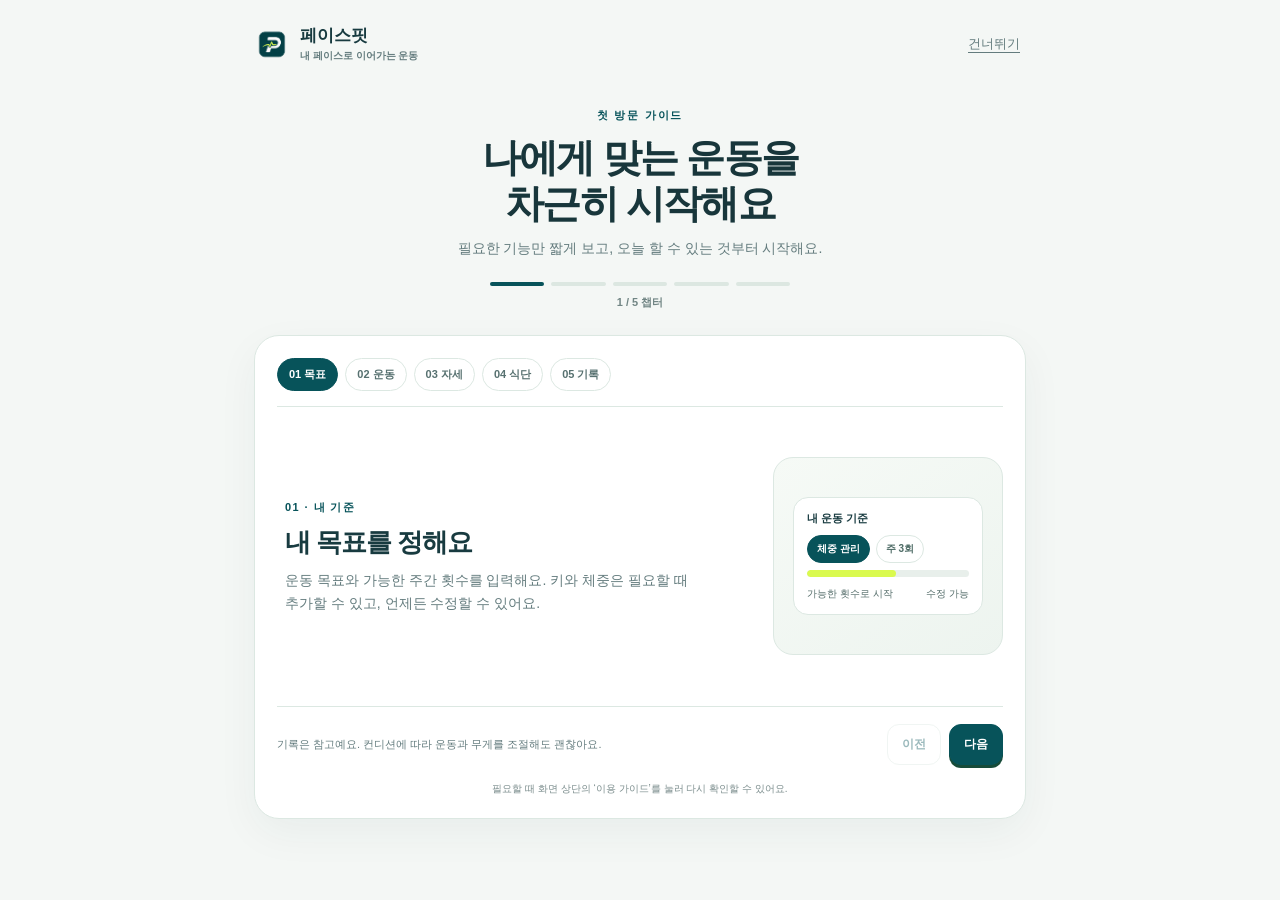
==== index.html @ eabdb628 "Add weekly meal planner and multi-food logging (index.html)" ====
<!doctype html>
<html lang="ko">
<head>
  <meta charset="utf-8" />
  <meta name="viewport" content="width=device-width, initial-scale=1" />
  <link rel="stylesheet" href="./pacefit-prototype.css?v=20261116-prototype-1">
  <script src="./record-period.js?v=20261120-all-period-fix-1"></script>
  <meta name="theme-color" content="#023F46" />
  <meta name="description" content="한 세트부터, 내 페이스로. 운동 기록을 바탕으로 다음 운동을 준비하는 페이스핏." />
  <script>
    (() => {
      const guideKey = 'pacefit-guide-seen-v1';
      const isAuthReturn = new URLSearchParams(location.search).has('auth') || /access_token=|refresh_token=|error_code=|type=signup/i.test(location.hash);
      if (isAuthReturn) { try { localStorage.setItem(guideKey, '1'); } catch {} return; }
      try {
        if (!localStorage.getItem(guideKey)) {
          localStorage.setItem(guideKey, '1');
          location.replace('./가이드-미리보기.html');
        }
      } catch {}
    })();
  </script>
  <script src="./backend-config.js?v=20261105-login-id-3"></script>
  <script>if(window.REFIT_CONFIG&&(window.REFIT_CONFIG.supabaseUrl||window.REFIT_CONFIG.supabasePublishableKey))document.documentElement.classList.add('refit-backend-on')</script>
  <link rel="manifest" href="./manifest.webmanifest" />
  <link rel="icon" href="./assets/brand/facefit-logo-social.png" type="image/png" />
  <link rel="apple-touch-icon" href="./assets/pwa/apple-touch-icon.png" />
  <link rel="stylesheet" href="./diet-journal.css" />
  <title>페이스핏 — 한 세트부터, 내 페이스로</title>
  <style>
    :root{--bg:#f7f9fa;--surface:#fff;--ink:#152D30;--muted:#607078;--green:#023F46;--green-2:#E8F3EF;--lime:#DAFA4F;--line:#e5eaec;--orange:#e4a067;--shadow:0 12px 38px #20343a0a}
    *{box-sizing:border-box}body{margin:0;background:var(--bg);color:var(--ink);font-family:"Pretendard","Noto Sans KR","Apple SD Gothic Neo","Malgun Gothic",system-ui,sans-serif;line-height:1.5}button,input,select{font:inherit}button{cursor:pointer}.app{max-width:1240px;margin:auto;padding:0 30px 54px}.topbar{min-height:76px;display:grid;grid-template-columns:minmax(0,1fr) auto;grid-template-areas:"brand actions" "status status";align-items:center;row-gap:3px;padding:8px 0}.brand{grid-area:brand;display:flex;align-items:center;gap:10px;font-size:21px;font-weight:900;letter-spacing:-.06em}.brand-icon{width:38px;height:38px;display:block;border-radius:12px;flex:none}.brand-logo-web{display:block;width:176px;height:auto;max-height:62px;object-fit:contain;object-position:left center;flex:none}.brand-tagline{color:#43696B;letter-spacing:.015em}.top-right{grid-area:actions;display:flex;align-items:center;gap:12px}.account-status{grid-area:status;display:flex;align-items:center;justify-content:flex-end;gap:8px;min-width:0;padding-bottom:8px}.local-pill{font-size:11px;color:var(--muted);border:1px solid var(--line);padding:7px 11px;border-radius:20px;background:#ffffffa8}.avatar{width:35px;height:35px;border-radius:50%;background:#E8F3EF;display:grid;place-items:center;font-size:13px;font-weight:800;color:var(--green)}
    .hello{display:flex;justify-content:space-between;align-items:end;margin:10px 0 21px}.hello .date{font-size:12px;color:var(--muted);font-weight:650}.hello h1{font-size:30px;letter-spacing:-.06em;line-height:1.2;margin:7px 0 0}.hello h1 span{color:var(--green)}.week{display:flex;gap:7px}.week-day{width:40px;text-align:center;color:var(--muted);font-size:10px}.week-day i{font-style:normal;display:grid;place-items:center;width:34px;height:34px;margin:5px auto 0;border-radius:50%;background:#E8F3EF;font-size:11px;font-weight:700}.week-day.past i{background:var(--green);color:white}.week-day.today i{border:1px solid var(--green);background:white;color:var(--green)}
    .profile-strip{display:flex;align-items:center;justify-content:space-between;gap:14px;background:#EDF5F1;border-radius:17px;padding:14px 17px;margin:4px 0 18px}.profile-main{display:flex;align-items:center;gap:12px;min-width:0}.profile-avatar{width:42px;height:42px;flex:none;border-radius:14px;background:var(--green);color:var(--lime);display:grid;place-items:center;font-weight:850}.profile-name{font-weight:850;font-size:14px}.profile-meta{font-size:10px;color:#607078;margin-top:3px}.profile-goal{font-size:12px;color:var(--green);font-weight:800;margin-top:3px}.profile-edit{border:1px solid #d5dfd1;border-radius:10px;padding:9px 12px;background:#fff;color:var(--green);font-size:11px;font-weight:800;white-space:nowrap}.profile-estimates{display:grid;grid-template-columns:repeat(2,minmax(0,1fr));gap:3px 12px;margin-top:7px;font-size:9px;color:#53666d}.profile-estimates span{overflow-wrap:anywhere}.profile-estimates b{color:var(--green)}.profile-estimates small{grid-column:1/-1;color:#607078;line-height:1.45;margin-top:3px}.profile-estimates div{overflow-wrap:anywhere}.profile-disclosure{margin-top:6px}.profile-disclosure summary{cursor:pointer;color:var(--green);font-size:10px;font-weight:750}.profile-disclosure .profile-estimates{padding-top:6px}
    .demo-note{background:#eef4f1;border:1px solid #dde8e8;color:#5e6b55;padding:10px 14px;border-radius:12px;font-size:11px;margin-bottom:18px;display:flex;justify-content:space-between;gap:10px;align-items:center}.demo-note button{border:0;background:transparent;color:var(--green);font-weight:800;font-size:11px;text-decoration:underline;white-space:nowrap}
    .grid{display:grid;grid-template-columns:minmax(0,1.5fr) minmax(280px,.76fr);gap:20px}.main-col,.side-col{display:flex;flex-direction:column;gap:18px;min-width:0}.card{background:var(--surface);border:1px solid var(--line);border-radius:20px;padding:22px;box-shadow:var(--shadow)}.card-head{display:flex;justify-content:space-between;align-items:flex-start;gap:12px}.card-head h2{font-size:17px;letter-spacing:-.04em;margin:0}.card-head p{font-size:11px;color:var(--muted);margin:5px 0 0}.eyebrow{font-size:10px;text-transform:uppercase;letter-spacing:.14em;color:var(--green);font-weight:850}.badge{background:var(--green-2);color:var(--green);border-radius:20px;padding:6px 10px;font-size:10px;font-weight:800;white-space:nowrap}.plan{background:var(--green);border:0;color:white;padding:17px 22px 14px;overflow:hidden;position:relative}.plan:after{content:"";position:absolute;width:220px;height:220px;border-radius:50%;background:#ffffff0a;right:-90px;top:-125px;pointer-events:none}.plan .eyebrow{color:var(--lime)}.plan-title{font-size:23px;font-weight:850;letter-spacing:-.055em;margin:4px 0 3px}.plan-desc{font-size:11px;color:#dfeaec;margin:0;max-width:540px;line-height:1.45}.basis{font-size:10px;color:#d9e4d8;border-top:1px solid #ffffff2c;margin-top:9px;padding-top:7px;line-height:1.4}.basis b{color:var(--lime)}
    .exercise-list{display:flex;flex-direction:column;margin-top:15px}.exercise{display:grid;grid-template-columns:minmax(130px,1.2fr) .65fr .75fr .85fr .95fr;gap:9px;align-items:center;padding:12px 0;border-top:1px solid var(--line)}.exercise:first-child{border-top:0}.exercise-info{min-width:0}.exercise-name{font-size:13px;font-weight:780;letter-spacing:-.025em}.exercise-meta{font-size:10px;color:var(--muted);margin-top:3px}.detail-btn{margin-top:5px;padding:0;border:0;background:transparent;color:var(--green);font-size:10px;font-weight:800;text-decoration:underline}.metric-label{display:block;font-size:9px;color:var(--muted);margin-bottom:3px}.metric strong{font-size:13px;font-weight:800}.metric small{font-size:10px;color:var(--muted)}.metric input{width:76px;border:1px solid var(--line);border-radius:9px;padding:7px 8px;font-size:12px;color:var(--ink);background:#f8fafb}.save-row{display:flex;align-items:center;gap:12px;margin-top:14px}.save-btn{border:0;background:var(--lime);color:#203222;border-radius:11px;padding:12px 17px;font-weight:850;font-size:12px}.save-btn:hover{background:#cce36e}.save-hint{font-size:10px;color:var(--muted)}
    .metrics{display:grid;grid-template-columns:repeat(3,1fr);gap:10px;margin-top:17px}.metric-card{background:#f3f7f8;border-radius:14px;padding:13px}.metric-card span{font-size:10px;color:var(--muted)}.metric-card strong{display:block;font-size:23px;letter-spacing:-.05em;margin-top:5px}.metric-card small{font-size:10px;color:var(--green)}
    .history-ranges{display:flex;gap:6px;margin:14px 0 4px}.range-btn{border:1px solid var(--line);background:#fff;color:var(--muted);padding:7px 12px;border-radius:9px;font-size:10px;font-weight:750}.range-btn.active{background:var(--green);color:#fff;border-color:var(--green)}.range-caption{font-size:10px;color:var(--muted);margin:8px 0 0}.log-list{display:flex;flex-direction:column;margin-top:6px}.log-item{border-top:1px solid var(--line)}.log-summary{width:100%;border:0;background:transparent;color:var(--ink);display:grid;grid-template-columns:48px 1fr auto;gap:11px;align-items:center;padding:12px 0;text-align:left}.log-summary:hover .log-title{color:var(--green)}.log-date{width:43px;height:43px;border-radius:12px;background:#eff4f5;display:grid;place-items:center;text-align:center;color:var(--green);font-size:10px;font-weight:800;line-height:1.15}.log-date b{font-size:14px}.log-title{font-size:12px;font-weight:800}.log-sub{font-size:10px;color:var(--muted);margin-top:3px}.log-volume{text-align:right;font-size:11px;font-weight:800}.log-volume small{display:block;color:var(--muted);font-size:9px;font-weight:500;margin-top:3px}.log-details{margin:0 0 12px 59px;padding:10px 12px;background:#f3f7f8;border-radius:10px}.log-detail-row{display:flex;justify-content:space-between;gap:10px;padding:4px 0;font-size:10px}.log-detail-row span:last-child{color:var(--green);font-weight:750;text-align:right}.view-all{display:block;width:100%;border:1px solid var(--line);background:white;border-radius:10px;padding:10px;color:var(--green);font-size:11px;font-weight:750;margin-top:7px}.view-all:hover{background:#f3f7f8}
    .coach{background:#EDF7F2}.coach-mark{width:30px;height:30px;border-radius:10px;background:var(--green);color:var(--lime);display:grid;place-items:center;font-weight:900}.coach-text{font-size:12px;line-height:1.7;color:#53666d;margin:15px 0 0}.coach-text b{color:var(--ink)}.coach-foot{border-top:1px solid #e5eaec;margin-top:13px;padding-top:11px;font-size:9px;color:var(--muted)}.history-title{display:flex;align-items:center;gap:8px}.history-title .badge{font-weight:700}
    .dialog-backdrop{position:fixed;inset:0;background:#152D3070;display:none;align-items:center;justify-content:center;padding:18px;z-index:5}.dialog-backdrop.open{display:flex}.dialog{background:white;border-radius:20px;width:min(490px,100%);max-height:calc(100vh - 36px);overflow:auto;padding:24px;box-shadow:0 24px 70px #14201738}.dialog h2{font-size:20px;letter-spacing:-.04em;margin:0}.dialog p{font-size:12px;color:var(--muted);margin:6px 0 18px}.field{display:block;margin:12px 0}.field span{display:block;font-size:11px;color:var(--muted);font-weight:700;margin-bottom:6px}.field input,.field select{width:100%;border:1px solid var(--line);border-radius:10px;padding:11px;background:#fbfcfd;color:var(--ink)}.field-grid{display:grid;grid-template-columns:1fr 1fr;gap:10px}.optional-lifts{margin:17px 0;padding:13px;border-radius:13px;background:#f3f7f8;border:1px solid var(--line)}.optional-lifts summary{cursor:pointer;font-size:12px;font-weight:800;color:var(--green)}.optional-lifts>p{font-size:10px;line-height:1.5;margin:8px 0;color:var(--muted)}.lift-cards{display:grid;grid-template-columns:1fr 1fr;gap:8px}.lift-card{border:1px solid var(--line);background:#fff;border-radius:11px;padding:10px}.lift-card legend{font-size:11px;font-weight:800;color:var(--ink);padding:0 3px}.lift-card .field{margin:6px 0}.lift-card .field span{font-size:9px}.lift-card .field input{padding:8px;font-size:12px}.estimate-preview{margin-top:11px;padding:11px;background:#fff;border-radius:10px;font-size:10px;line-height:1.5}.estimate-preview strong{display:block;font-size:11px;margin-bottom:6px}.estimate-preview p{font-size:9px;margin:7px 0 0}.estimate-line{display:grid;grid-template-columns:.7fr 1fr 1.4fr;gap:7px;padding:5px 0;border-top:1px solid var(--line)}.estimate-line span:last-child{color:var(--green);font-weight:750}.effort-set{border:0;padding:0;margin:16px 0 0;min-width:0}.effort-set legend{font-size:11px;font-weight:800;margin-bottom:8px}.effort-picker{display:grid;grid-template-columns:repeat(4,minmax(0,1fr));gap:7px}.effort-option{display:flex;align-items:center;gap:5px;min-width:0;padding:8px 7px;border:1px solid var(--line);border-radius:11px;background:#fff;font-size:10px;cursor:pointer}.effort-option:has(input:checked){border-color:var(--green);background:var(--green-2);color:var(--green);font-weight:800}.effort-option input{accent-color:var(--green);margin:0;flex:none}.effort-face{font-size:16px;line-height:1}.dialog-actions{display:flex;gap:9px;margin-top:18px}.dialog-actions button{flex:1;border-radius:10px;padding:11px;font-weight:800;font-size:12px}.cancel{background:white;border:1px solid var(--line);color:var(--muted)}.save-manual{background:var(--green);border:0;color:white}.exercise-dialog{width:min(560px,100%)}.exercise-dialog figure{margin:0 0 16px}.exercise-dialog img{display:block;width:100%;max-height:320px;object-fit:contain;border-radius:13px;background:#242a26}.exercise-dialog img.illustration{max-height:320px;object-fit:contain;background:#242a26}.image-credit{font-size:10px;color:var(--muted);line-height:1.5;margin-top:7px}.image-credit a,.source-link{color:var(--green);font-weight:700}.cues{margin:14px 0;padding-left:20px;font-size:13px}.cues li{padding:3px 0}.source-link{font-size:11px}.prototype-note{display:block;margin-top:5px;color:var(--green);font-weight:800}.toast{position:fixed;left:50%;bottom:22px;transform:translate(-50%,16px);opacity:0;transition:.2s;background:#152D30;color:white;padding:11px 16px;border-radius:30px;font-size:12px;z-index:7;pointer-events:none}.toast.on{transform:translate(-50%,0);opacity:1}.empty{padding:20px 0;color:var(--muted);font-size:12px;text-align:center}
    @media(max-width:850px){.app{padding:0 18px 36px}.grid{grid-template-columns:1fr}.side-col{display:grid;grid-template-columns:1fr 1fr}.week{gap:2px}.exercise{grid-template-columns:minmax(130px,1.2fr) .65fr .75fr .85fr .95fr;gap:6px}}
    @media(max-width:560px){.app{padding:0 13px 30px}.topbar{height:64px}.local-pill{font-size:9px}.hello{display:block}.week{margin-top:17px;justify-content:space-between}.week-day{width:auto;flex:1}.week-day i{width:31px;height:31px}.hello h1{font-size:25px}.grid{gap:13px}.side-col{display:flex}.card{padding:17px;border-radius:17px}.plan{padding:14px 16px 11px}.plan-title{font-size:21px;margin:3px 0}.plan-desc{font-size:10px}.basis{font-size:9px;margin-top:7px;padding-top:6px}.exercise{grid-template-columns:1fr 1fr;gap:8px}.exercise-info{grid-column:1/-1}.exercise-name{font-size:12px}.exercise-meta{font-size:9px}.metric-label{font-size:9px}.metric strong{font-size:11px}.metric small{font-size:9px}.metric input{width:100%;padding:8px 6px;font-size:12px}.metrics{gap:7px}.metric-card{padding:11px}.metric-card strong{font-size:20px}.demo-note{align-items:flex-start;font-size:10px}.save-row{align-items:flex-start;flex-direction:column}.save-btn{width:100%}.save-hint{line-height:1.5}.field-grid,.lift-cards{grid-template-columns:1fr}.profile-strip{align-items:flex-start}.profile-estimates{grid-template-columns:1fr}.effort-picker{grid-template-columns:1fr 1fr}.estimate-line{grid-template-columns:1fr 1.2fr}.estimate-line span:last-child{grid-column:1/-1}.dialog{padding:18px}.optional-lifts{padding:10px}}
    .log-extra-disclosure,.journal-disclosure{margin-top:12px;padding:11px;border:1px solid var(--line);border-radius:12px;background:#f8fafb}.log-extra-disclosure summary,.journal-disclosure summary{cursor:pointer;font-size:11px;font-weight:800;color:var(--green)}.field textarea{width:100%;min-height:76px;border:1px solid var(--line);border-radius:10px;padding:10px;background:#fbfcfd;color:var(--ink);resize:vertical}.exercise-recommendation{grid-column:1/-1;padding:8px 10px;border-radius:10px;background:#f3f7f8;font-size:10px;line-height:1.45}.exercise-recommendation strong{display:block;color:var(--green);font-size:12px}.exercise-recommendation .recommendation-value{font-size:22px;line-height:1.1;letter-spacing:-.04em;margin:3px 0 5px;color:var(--green)}.recommendation-label{font-size:10px;font-weight:750}.use-recommendation{margin-top:6px;border:1px solid var(--line);background:white;color:var(--green);border-radius:8px;padding:6px 9px;font-size:10px;font-weight:800}.exercise-recommendation details{margin-top:4px}.exercise-recommendation summary{cursor:pointer;font-weight:750}.exercise-recommendation p{margin:5px 0}.exercise-quality{display:flex;align-items:end;gap:8px;grid-column:1/-1}.exercise-quality .field{flex:1;margin:6px 0}.check-field{display:flex;gap:6px;align-items:center;margin:8px 0;font-size:10px;color:var(--muted)}.manual-quality{display:grid;grid-template-columns:1fr 1fr;gap:9px;align-items:center}.photo-help{font-size:10px;color:var(--muted)}.photo-previews{display:flex;flex-wrap:wrap;gap:8px;margin-top:8px}.photo-thumb{position:relative;width:80px;height:80px}.photo-thumb img{width:100%;height:100%;object-fit:cover;border-radius:8px}.photo-thumb button{position:absolute;right:2px;top:2px;border:0;border-radius:50%;background:#fff;color:#822;padding:3px 6px}.log-photo-grid{display:flex;flex-wrap:wrap;gap:8px;margin-top:8px}.log-photo-grid img{width:100px;height:100px;object-fit:cover;border-radius:9px}.journal-disclosure{padding:12px}.journal-disclosure .history-ranges{margin-top:12px}.journal-disclosure[open]>.log-list{margin-top:8px}@media(max-width:560px){.manual-quality{grid-template-columns:1fr}.exercise-quality{flex-direction:column;align-items:stretch;gap:0}.photo-thumb{width:72px;height:72px}}
    .exercise{display:grid;grid-template-columns:minmax(0,1fr);gap:10px;padding:15px 0}.exercise-heading{display:flex;align-items:flex-start;justify-content:space-between;gap:12px}.exercise-actual{padding:11px 13px;border:1px solid #e5eaec;border-left:3px solid var(--lime);border-radius:12px;background:#f8fafb}.actual-heading{font-size:10px;font-weight:850;color:var(--ink);margin-bottom:8px}.exercise-actual-fields{display:grid;grid-template-columns:repeat(3,minmax(0,1fr));gap:9px}.actual-field{display:block;min-width:0}.actual-field>span{display:block;font-size:10px;font-weight:750;color:var(--muted);margin-bottom:4px}.actual-field input{width:100%;min-width:0;border:1px solid var(--line);border-radius:9px;padding:9px 10px;background:#fff;color:var(--ink);font-size:13px;font-weight:700}.exercise-options{padding-top:2px}.exercise-options summary{cursor:pointer;font-size:10px;color:var(--muted);font-weight:750}.exercise-options .field{margin:8px 0}.exercise-options .exercise-quality{display:grid;grid-template-columns:1fr 1fr;align-items:center;gap:8px}.exercise-options .check-field{margin:8px 0}.exercise-recommendation{background:#EDF7F2;border:1px solid #e5eaec;border-radius:12px;padding:12px 14px}.recommendation-value{font-size:24px!important}.exercise-target{font-size:10px;color:var(--muted);font-weight:700}.actual-field small{font-size:9px;font-weight:600;color:var(--muted)}@media(max-width:560px){.exercise{gap:8px;padding:12px 0}.exercise-actual-fields{grid-template-columns:repeat(2,minmax(0,1fr))}.exercise-actual-fields .actual-field:first-child{grid-column:1/-1}.exercise-options .exercise-quality{grid-template-columns:1fr}.exercise-heading{gap:6px}}
    .exercise-sketch-tile{display:grid;place-items:center;flex:none;width:96px;height:96px;border-radius:14px;background:#242a26;overflow:hidden}.exercise-sketch{display:block;width:100%;height:100%;object-fit:contain}.exercise-heading .exercise-info{flex:1;min-width:0}.side-col .metric-card span,.side-col .metric-card small{word-break:keep-all;overflow-wrap:anywhere;line-height:1.45}.side-col .metric-card strong{white-space:nowrap}.coach-text{word-break:keep-all;overflow-wrap:anywhere;line-height:1.65}@media(max-width:1050px){.side-col .metrics{grid-template-columns:repeat(2,minmax(0,1fr))}.side-col .metric-card:last-child{grid-column:1/-1}}@media(max-width:560px){.exercise-sketch-tile{width:88px;height:88px}.side-col .metrics{grid-template-columns:repeat(2,minmax(0,1fr))}.side-col .metric-card:last-child{grid-column:1/-1}}
    .routine-editor{display:grid;grid-template-columns:minmax(0,1fr) auto;gap:8px;align-items:end;margin-top:16px;padding:12px;border:1px solid var(--line);border-radius:13px;background:#f6f9fa}.routine-editor small{grid-column:1/-1;color:var(--muted);font-size:10px}.routine-add-select span{display:block;margin-bottom:4px;color:var(--muted);font-size:10px;font-weight:750}.routine-add-select select{width:100%;min-width:0;padding:9px;border:1px solid var(--line);border-radius:9px;background:#fff;color:var(--ink);font-size:12px}.routine-add-button,.remove-routine-exercise{border:1px solid #dbe4d8;border-radius:9px;background:#fff;color:var(--green);font-size:11px;font-weight:800;padding:9px 12px;white-space:nowrap}.routine-add-button:hover,.remove-routine-exercise:hover{background:var(--green-2)}.remove-routine-exercise{padding:6px 9px;font-size:10px}.exercise-heading-top{display:flex;align-items:flex-start;justify-content:space-between;gap:8px}.routine-empty{padding:24px 12px;color:var(--muted);text-align:center;font-size:12px;background:#f8fafb;border-radius:12px}@media(max-width:560px){.routine-editor{padding:10px}.routine-add-button{padding:9px}.remove-routine-exercise{padding:6px 7px}}
    .exercise-sketch-tile{padding:3px}.exercise-sketch-tile .exercise-sketch{display:block;width:100%;height:100%;object-fit:contain;flex:none}.atlas-detail{display:block;width:min(100%,320px);height:auto;aspect-ratio:1;max-height:320px;object-fit:contain;border-radius:13px;background:#242a26;margin-inline:auto}
    
  
    .workout-overview{display:flex;align-items:flex-start;justify-content:space-between;gap:12px;padding-bottom:14px;border-bottom:1px solid var(--line)}
    .workout-overview-copy{min-width:0}
    .workout-overview .eyebrow{font-size:9px}
    .workout-overview .plan-title{color:var(--ink);font-size:24px;margin:3px 0 4px}
    .workout-overview .plan-desc{color:var(--muted);font-size:11px}
    .workout-overview>.badge{flex:none;margin-top:2px}
    .plan-reason{margin-top:10px;color:var(--muted)}
    .plan-reason summary,.progress-more summary{cursor:pointer;font-size:10px;font-weight:750;color:var(--green)}
    .plan-reason .basis{border:0;margin:0;padding:7px 0 1px;color:var(--muted);font-size:10px}
    .routine-card .routine-editor{margin-top:14px}
    .progress-card-head{display:flex;align-items:center;justify-content:space-between;gap:10px}
    .progress-card-head h2{font-size:16px;letter-spacing:-.04em;margin:4px 0 0}
    .progress-count{display:flex;align-items:baseline;gap:3px;white-space:nowrap;color:var(--muted);font-size:11px}
    .progress-count strong{color:var(--green);font-size:28px;letter-spacing:-.06em}
    .progress-count b{color:var(--ink)}
    .weekly-progress-track{height:8px;overflow:hidden;margin-top:15px;border-radius:99px;background:#e9eff1}
    .weekly-progress-fill{display:block;width:0;height:100%;border-radius:inherit;background:var(--green);transition:width .25s ease}
    .progress-caption{font-size:10px;color:var(--muted);margin:7px 0 0}
    .progress-caption b{color:var(--green)}
    .progress-more{margin-top:15px;padding-top:11px;border-top:1px solid var(--line)}
    .progress-more .metrics{grid-template-columns:repeat(2,minmax(0,1fr));margin-top:10px;gap:7px}
    .progress-more .metric-card{padding:10px}
    .progress-more .metric-card strong{font-size:19px}
    .support-details>summary{display:flex;align-items:center;justify-content:space-between;gap:10px;list-style:none;cursor:pointer;font-size:12px;font-weight:800;color:var(--ink)}
    .support-details>summary::-webkit-details-marker{display:none}
    .support-details>summary:after{content:"＋";color:var(--green);font-size:15px}
    .support-details[open]>summary:after{content:"−"}
    .support-details>summary small{margin-left:auto;color:var(--muted);font-size:9px;font-weight:500}
    .support-body{display:grid;gap:14px;margin-top:14px}
    .support-body .coach{padding:0;background:transparent}
    .support-body .coach-text{font-size:11px;margin-top:10px}
    .support-body .coach-foot{font-size:9px;margin-top:9px;padding-top:8px}
    .storage-info{border-top:1px solid var(--line);padding-top:12px}
    .storage-info h3{font-size:12px;margin:0}
    .storage-info p{font-size:10px;line-height:1.6;color:var(--muted);margin:5px 0 0}
    @media(max-width:560px){.workout-overview .plan-title{font-size:21px}.workout-overview .plan-desc{font-size:10px}.progress-more .metrics{gap:6px}.support-details>summary{font-size:11px}}

    .routine-choice-row{display:grid;grid-template-columns:105px minmax(0,1fr);align-items:center;gap:9px;margin-top:13px}
    .routine-choice-row label{font-size:10px;font-weight:800;color:var(--ink)}
    .routine-choice-row select{width:100%;min-width:0;border:1px solid var(--line);border-radius:10px;background:#f6f9fa;color:var(--ink);padding:9px 11px;font-size:12px;font-weight:700}
    .routine-choice-row select:focus-visible{outline:2px solid var(--green);outline-offset:2px}
    .routine-choice-hint{margin:5px 0 0 114px;color:var(--muted);font-size:9px;line-height:1.45}
    @media(max-width:560px){.routine-choice-row{grid-template-columns:1fr;gap:5px}.routine-choice-row select{padding:10px}.routine-choice-hint{margin-left:0}}
    .pose-launch{display:flex;align-items:center;justify-content:space-between;gap:12px;margin:0 0 14px;padding:12px 14px;border:1px solid #dcefea;border-radius:14px;background:#f3f7f8}.pose-launch-copy{min-width:0}.pose-launch-copy strong{display:block;font-size:12px}.pose-launch-copy span{display:block;margin-top:3px;color:var(--muted);font-size:10px;line-height:1.45}.pose-launch-btn,.pose-action{flex:none;border:0;border-radius:10px;padding:10px 13px;background:var(--green);color:#fff;font-size:11px;font-weight:800;cursor:pointer}.pose-launch-btn:hover,.pose-action:hover{filter:brightness(1.08)}
    .pose-backdrop{position:fixed;inset:0;z-index:8;display:none;align-items:center;justify-content:center;padding:16px;background:#152D3099}.pose-backdrop.open{display:flex}.pose-dialog{width:min(760px,100%);max-height:calc(100dvh - 32px);overflow:auto;padding:20px;border:1px solid var(--line);border-radius:20px;background:var(--surface);box-shadow:0 24px 70px #14201738}.pose-dialog-head{display:flex;align-items:flex-start;justify-content:space-between;gap:12px}.pose-dialog h2{margin:0;font-size:20px;letter-spacing:-.04em}.pose-dialog-intro{margin:5px 0 13px;color:var(--muted);font-size:11px;line-height:1.55}.pose-privacy{margin:0 0 14px;padding:10px 12px;border-radius:11px;background:#f0f4f4;color:#34533d;font-size:10px;line-height:1.55}.pose-guide{display:flex;flex-wrap:wrap;gap:6px;margin-bottom:12px}.pose-guide span{padding:6px 9px;border:1px solid var(--line);border-radius:20px;color:var(--muted);font-size:9px}.pose-stage{position:relative;width:100%;aspect-ratio:4/3;overflow:hidden;border-radius:14px;background:#202722}.pose-stage video,.pose-stage canvas{position:absolute;inset:0;width:100%;height:100%;object-fit:contain}.pose-stage video,.pose-stage canvas{transform:scaleX(-1)}.pose-stage canvas{pointer-events:none}.pose-stage-message{position:absolute;inset:0;display:grid;place-items:center;padding:22px;color:#fff;text-align:center;font-size:12px;line-height:1.6;background:#202722d9}.pose-stage-message[hidden]{display:none}.pose-readout{display:grid;grid-template-columns:repeat(3,minmax(0,1fr));gap:8px;margin-top:11px}.pose-stat{padding:10px 12px;border:1px solid var(--line);border-radius:12px;background:#f8fafb}.pose-stat span{display:block;color:var(--muted);font-size:9px}.pose-stat strong{display:block;margin-top:4px;font-size:17px}.pose-feedback{min-height:20px;margin:9px 1px 0;color:var(--green);font-size:11px;font-weight:750}.pose-actions{display:flex;gap:8px;margin-top:8px}.pose-action.secondary{border:1px solid var(--line);background:#fff;color:var(--ink)}.pose-action:disabled{opacity:.55;cursor:not-allowed}.pose-disclaimer{margin:12px 0 0;color:var(--muted);font-size:9px;line-height:1.55}.pose-close{border:1px solid var(--line);border-radius:9px;padding:7px 10px;background:#fff;color:var(--green);font-size:10px;font-weight:800;cursor:pointer}
    @media(max-width:560px){.pose-backdrop{padding:8px}.pose-dialog{max-height:calc(100dvh - 16px);padding:15px;border-radius:17px}.pose-launch{align-items:flex-start;padding:10px}.pose-launch-btn{padding:9px}.pose-readout{gap:5px}.pose-stat{padding:9px}.pose-stat strong{font-size:15px}}
    .pose-result{margin-top:13px;padding:15px;border:1px solid #cddfc5;border-radius:14px;background:#eef5f5}.pose-result[hidden]{display:none}.pose-result h3{margin:0 0 9px;font-size:15px}.pose-result-stats{display:grid;grid-template-columns:repeat(3,minmax(0,1fr));gap:7px}.pose-result-stats div{padding:9px;border-radius:9px;background:#fff}.pose-result-stats span{display:block;color:var(--muted);font-size:10px}.pose-result-stats strong{display:block;margin-top:3px;font-size:17px}.pose-result p{margin:10px 0 0;font-size:11px;line-height:1.6;color:var(--green)}
    .pose-exercise-field{display:flex;align-items:center;gap:10px;margin:0 0 12px;font-size:11px;font-weight:800;color:var(--ink)}.pose-exercise-field select{min-width:0;flex:1;border:1px solid var(--line);border-radius:10px;padding:10px;background:#fff;color:var(--ink);font:inherit}.pose-exercise-field select:disabled{opacity:.7}
    @media(max-width:560px){.pose-actions{flex-wrap:wrap}.pose-actions .pose-action{flex:1 1 45%;white-space:normal}.pose-actions #finishPoseCheck{order:3;flex-basis:100%}}
    /* 선택형 첫 화면: 중요한 행동만 먼저 보여준다. */
    .pace-nav{display:flex;gap:5px;width:max-content;max-width:100%;padding:5px;margin:0 0 24px;border:1px solid #e5eaec;border-radius:16px;background:#e9eff1}.pace-nav button{border:0;border-radius:12px;background:transparent;color:#657268;padding:10px 20px;min-height:44px;font-size:13px;font-weight:750;transition:background .2s,color .2s,box-shadow .2s}.pace-nav button[aria-current="page"]{background:#fff;color:var(--green);box-shadow:0 2px 10px #223a2a12}.pace-nav button:focus-visible,.pace-home button:focus-visible{outline:3px solid #a1c6cf;outline-offset:2px}.pace-home{max-width:820px;margin:22px auto 70px}.home-intro{text-align:center;margin:0 0 28px}.home-intro .eyebrow{font-size:11px}.home-intro h2{font-size:clamp(27px,4vw,40px);line-height:1.22;letter-spacing:-.055em;margin:9px 0}.home-intro p{font-size:14px;color:var(--muted);margin:0}.home-recommend{display:flex;align-items:end;justify-content:space-between;gap:24px;padding:30px;border:1px solid #dce8e8;border-radius:25px;background:linear-gradient(135deg,#EDF7F2,#E8F3EF);box-shadow:0 18px 45px #234d2e0b}.home-kicker{font-size:12px;font-weight:800;color:var(--green)}.home-recommend h3{font-size:25px;letter-spacing:-.04em;margin:7px 0}.home-recommend p{margin:0;color:#607465;font-size:13px;line-height:1.5}.home-primary{flex:none;min-height:48px;padding:11px 19px;border:0;border-radius:14px;background:var(--green);color:white;font-size:13px;font-weight:800}.home-primary span{margin-left:14px}.home-options{display:grid;grid-template-columns:1fr 1fr;gap:14px;margin-top:14px}.home-options button{min-height:126px;padding:19px 20px;text-align:left;border:1px solid var(--line);border-radius:22px;background:white;box-shadow:var(--shadow);transition:transform .2s,box-shadow .2s}.home-options button:hover{transform:translateY(-2px);box-shadow:0 15px 35px #26382714}.home-option-icon{display:grid;place-items:center;width:28px;height:28px;border-radius:9px;background:#E8F3EF;color:var(--green);font-size:18px}.home-options strong,.home-options small{display:block}.home-options strong{font-size:16px;margin-top:13px}.home-options small{font-size:12px;color:var(--muted);margin-top:2px}.home-shortcuts{display:flex;justify-content:center;gap:9px;flex-wrap:wrap;margin-top:23px}.home-shortcuts button{border:0;background:transparent;color:#526657;padding:10px 12px;min-height:44px;font-size:12px;font-weight:750}.home-shortcuts span{margin-left:7px}.hello .week{display:none}body[data-view="home"] .profile-strip,body[data-view="home"] .demo-note,body[data-view="home"] .grid{display:none}body:not([data-view="home"]) .pace-home{display:none}body[data-view="workout"] .grid,body[data-view="journal"] .grid,body[data-view="progress"] .grid{display:block;max-width:820px;margin:auto}body[data-view="workout"] .side-col,body[data-view="journal"] .side-col,body[data-view="progress"] .main-col{display:none}body[data-view="workout"] #journalCard,body[data-view="workout"] body[data-view="progress"] .side-col{display:flex}body[data-view="progress"] .support-details{display:block}body[data-view="journal"] #journalDisclosure{display:block}body[data-view="journal"] #journalDisclosure>summary{list-style:none;pointer-events:none}body[data-view="journal"] #journalDisclosure>summary::-webkit-details-marker{display:none}body[data-view="journal"] #journalDisclosure .history-ranges,body[data-view="journal"] #journalDisclosure .log-list,body[data-view="journal"] #journalDisclosure .range-caption{display:flex}body[data-view="journal"] #journalDisclosure .log-list{display:block}@media(max-width:600px){.hello{margin-bottom:14px}.hello h1{font-size:23px}.pace-nav{width:100%;justify-content:space-between;margin-bottom:18px}.pace-nav button{flex:1;padding:9px 4px;font-size:12px}.pace-home{margin:18px auto 45px}.home-intro{margin-bottom:22px}.home-intro h2{font-size:29px}.home-intro p{font-size:13px}.home-recommend{display:block;padding:23px;border-radius:22px}.home-recommend h3{font-size:22px}.home-primary{width:100%;margin-top:22px}.home-options{gap:9px}.home-options button{padding:15px;min-height:123px;border-radius:17px}.home-options strong{font-size:14px}.home-options small{font-size:11px}.home-shortcuts{margin-top:15px}}
    .pose-compare{display:grid;grid-template-columns:1fr 1fr;gap:9px;margin:14px 0}.pose-compare-card{padding:14px;border:1px solid var(--line);border-radius:14px;background:#f8fafb}.pose-compare-card h3{font-size:12px;margin:0 0 9px}.pose-compare-card p{font-size:11px;line-height:1.6;margin:5px 0;color:#53666d}.pose-compare-card strong{color:var(--green)}@media(max-width:560px){.pose-compare{grid-template-columns:1fr}}
    .exercise-library{max-width:1040px;margin:20px auto 70px}.library-heading{text-align:center;margin:10px 0 24px}.library-heading h2{font-size:32px;letter-spacing:-.05em;margin:7px 0}.library-heading p{font-size:13px;color:var(--muted);margin:0}.library-heading .library-muscle-note{margin-top:7px;font-size:11px}.library-controls{background:#fff;border:1px solid var(--line);border-radius:20px;padding:17px;box-shadow:var(--shadow)}.library-controls label{display:block;font-size:12px;font-weight:800}.library-controls input{display:block;width:100%;min-height:46px;margin-top:7px;border:1px solid var(--line);border-radius:12px;padding:10px 13px;background:#f8fafb;color:var(--ink);font-size:14px}.library-filters{display:flex;gap:7px;flex-wrap:wrap;margin-top:13px}.library-filters button{border:1px solid var(--line);border-radius:999px;padding:8px 14px;background:#fff;color:#5f6c60;font-size:12px;font-weight:750}.library-filters button[aria-pressed="true"]{background:var(--green);border-color:var(--green);color:#fff}.library-count{font-size:12px;color:var(--muted);margin:18px 3px 10px}.library-grid{display:grid;grid-template-columns:repeat(3,minmax(0,1fr));gap:11px}.library-card{display:flex;align-items:center;gap:13px;width:100%;min-height:98px;border:1px solid var(--line);border-radius:17px;padding:11px;background:#fff;text-align:left;box-shadow:var(--shadow)}.library-card:hover{border-color:#b7d1d7}.library-visual{display:grid;place-items:center;flex:none;width:72px;height:72px;overflow:hidden;border-radius:13px;background:#242a26;color:#dfeaec}.library-visual img{width:100%;height:100%;object-fit:contain}.library-visual svg{width:43px;height:43px;stroke:#dfeaec;fill:none;stroke-width:2;stroke-linecap:round;stroke-linejoin:round}.library-card-copy{min-width:0}.library-card-copy strong{display:block;font-size:13px;line-height:1.35;word-break:keep-all}.library-card-copy small{display:block;margin-top:5px;font-size:11px;color:var(--muted)}.library-more{display:block;margin:20px auto;border:1px solid var(--line);border-radius:12px;background:#fff;color:var(--green);padding:11px 20px;font-size:12px;font-weight:800}.library-more[hidden]{display:none}.library-source{font-size:11px;color:var(--muted);line-height:1.6;margin:24px 3px}.library-source a{color:var(--green)}.library-detail-visual{display:grid;place-items:center;min-height:205px;overflow:hidden;border-radius:15px;background:#242a26;color:#e3ebed}.library-detail-visual img{display:block;width:100%;max-height:340px;object-fit:contain}.library-detail-visual svg{width:115px;height:115px;fill:none;stroke:#e3ebed;stroke-width:2;stroke-linecap:round;stroke-linejoin:round}.library-detail-grid{display:grid;grid-template-columns:1fr 1fr;gap:10px;margin-top:17px}.library-detail-grid section{padding:13px;border:1px solid var(--line);border-radius:13px;background:#f8fafb}.library-detail-grid section:last-child{grid-column:1/-1;background:#fff8f3;border-color:#efe3d8}.library-detail-grid h3{font-size:12px;margin:0 0 6px}.library-detail-grid p{font-size:12px;line-height:1.6;margin:0;color:#53666d}.library-detail-meta{font-size:11px;color:var(--muted);margin-top:13px}body[data-view="library"] .profile-strip,body[data-view="library"] .demo-note,body[data-view="library"] .grid{display:none}body:not([data-view="library"]) .exercise-library{display:none}@media(max-width:900px){.library-grid{grid-template-columns:repeat(2,minmax(0,1fr))}}@media(max-width:560px){.library-heading h2{font-size:27px}.library-grid{grid-template-columns:1fr}.library-card{min-height:82px}.library-visual{width:60px;height:60px}.library-detail-grid{grid-template-columns:1fr}.library-detail-grid section:last-child{grid-column:auto}.pace-nav button{font-size:11px}}
    .exercise-placeholder{display:grid;place-items:center;width:100%;height:100%;padding:7px;color:#f0f4f4;text-align:center;font-size:14px;font-weight:800}.exercise-placeholder small{display:block;color:#a9baad;font-size:8px;font-weight:600;line-height:1.2}.library-add{display:block;width:100%;min-height:44px;margin:16px 0 12px;border:0;border-radius:12px;background:var(--green);color:#fff;font-size:12px;font-weight:800}
    /* Pacefit brand and compact-header refinement */
    .brand{gap:8px;flex:none;justify-content:center}
    .brand-copy{display:flex;flex-direction:column;align-items:center;justify-content:center;min-width:0;text-align:center;line-height:1.12}
    .brand-name{display:block;white-space:nowrap;font-size:19px;font-weight:900;letter-spacing:-.065em;color:var(--ink)}
    .brand-tagline{display:block;margin-top:4px;white-space:nowrap;font-size:9px;font-weight:700;letter-spacing:.01em;color:var(--muted)}
    .top-right{min-width:0}
    .local-pill{white-space:nowrap}
    .pace-nav{background:#edf3f4;border-color:var(--line)}
    .home-recommend{border-color:#dce8e8;background:linear-gradient(135deg,#f2f8f8,#E8F3EF)}
    .profile-strip,.coach,.demo-note{background:#EDF5F1}
    .metric-card,.exercise-actual,.log-details,.journal-disclosure,.log-extra-disclosure{background:#f7fafb}
    .home-option-icon{background:#E8F3EF}
    @media(max-width:620px){
      .topbar{height:auto;min-height:64px;gap:5px;padding:9px 0}
      .brand{flex:none}
      .top-right{min-width:0;margin-left:auto;justify-content:flex-end;gap:6px;flex-wrap:wrap}
      .top-right .profile-edit{min-height:40px;padding:8px 9px;font-size:10px;white-space:nowrap}
      .account-status{justify-content:flex-end;flex-wrap:wrap;padding:2px 0 5px}
      .local-pill{font-size:9px;padding:6px 8px}
    }
    @media(max-width:390px){.brand-icon{width:34px;height:34px}.brand-logo-web{width:132px}.brand-name{font-size:17px}.brand-tagline{font-size:8px}.top-right .profile-edit{padding:7px 8px}}
</style>
<style id="pacefit-readable-ui">
/* Clear type hierarchy and consistent header alignment */
.topbar .brand{justify-content:flex-start;align-items:center;text-align:left}
.topbar .brand-copy{align-items:flex-start;text-align:left}
.brand-icon{object-fit:contain;image-rendering:auto}.brand-logo-web{object-fit:contain;image-rendering:auto}.brand-copy{align-items:flex-start;text-align:left}
.brand-name{font-size:20px;letter-spacing:-.045em}
.brand-tagline{font-size:11px;line-height:1.25}
body{-webkit-font-smoothing:antialiased;text-rendering:optimizeLegibility}
.hello h1,.home-title,.home-recommend h3,.card h2{font-weight:800;letter-spacing:-.035em}
.home-lead p,.home-recommend p,.home-options small{font-size:13px;line-height:1.65}
.eyebrow,.home-kicker,.section-label{font-size:11px;letter-spacing:.075em;font-weight:800}
.home-option-icon{width:34px;height:34px;border-radius:11px;display:grid;place-items:center}
.home-option-icon svg{width:22px;height:22px;display:block;fill:none;stroke:currentColor;stroke-width:1.8;stroke-linecap:round;stroke-linejoin:round}
.home-options strong{font-size:16px;font-weight:800;line-height:1.35}
.home-options small{font-size:13px;color:#52636b}
.plan-reason summary,.progress-more summary{font-size:12px;font-weight:750}
.plan-reason .basis,.progress-caption,.profile-meta,.profile-disclosure summary,.profile-estimates,.support-body .coach-text,.support-body .coach-foot,.storage-info p{font-size:12px;line-height:1.6}
@media(max-width:600px){.brand-logo-web{width:142px}.brand-name{font-size:18px}.brand-tagline{font-size:10px}.home-options small{font-size:12px}}
body[data-view=journal] .side-col{display:block;max-width:none;margin-top:14px}
body[data-view=journal] #workoutCard{display:none!important}
body[data-view=journal] .support-details{display:block}
body[data-view=journal] .progress-card{margin-bottom:14px}
body[data-view=journal] .progress-more summary{font-size:12px}
@media(max-width:390px){.brand-logo-web{width:110px}.topbar .brand{gap:5px}.top-right{gap:6px}}
</style>
<link rel="stylesheet" href="./pacefit-services.css?v=20261117-services-1">
<link rel="stylesheet" href="./pacefit-depth.css?v=20261120-1">
<link rel="stylesheet" href="./navigation.css?v=20261120-nav-template-1">
</head>
<body>
  <div class="app">
    <header class="topbar"><div class="brand" aria-label="페이스핏 운동 메이트"><img class="brand-logo-web" src="./assets/brand/facefit-logo-web.png" alt="페이스핏" /><span class="brand-copy"><span class="brand-tagline">운동 메이트</span></span></div><div class="top-right"><a class="profile-edit guide-open" href="./가이드-미리보기.html" aria-label="페이스핏 이용 가이드 열기">이용 가이드</a><div class="avatar">나</div></div><div class="account-status" aria-label="계정 및 저장 상태"><span class="local-pill" id="localPill">이 기기에 저장 중</span></div></header>
    <section class="hello"><div><div class="date" id="todayLabel"></div><h1>안녕하세요, <span id="profileGreeting">운동 메이트</span>님</h1></div><div class="week" id="weekStrip"></div></section>
    <nav class="pace-nav" aria-label="주요 화면"><button type="button" data-view-target="home" aria-current="page">홈</button><button type="button" data-view-target="workout">운동</button><button type="button" data-view-target="diet">식단</button><button type="button" data-view-target="journal">기록</button><button type="button" data-view-target="library">운동 찾기</button></nav>
    <section class="diet-page" id="dietPage" aria-labelledby="dietTitle">
      <div class="diet-header"><div><span class="eyebrow">TODAY · FOOD LOG</span><h2 id="dietTitle">식단 기록</h2><p>검색하거나 사진을 올려 한 끼를 간편하게 기록해요.</p></div><button class="diet-primary" type="button" data-diet-open="간식">＋ 기록하기</button></div>
      <section class="diet-card nutrition-targets" aria-labelledby="nutritionTargetsTitle"><div class="diet-card-heading"><div><h3 id="nutritionTargetsTitle">내 목표 칼로리 가이드</h3><p id="nutritionTargetIntro">기초대사량·체중을 바탕으로 한 대략적인 시작점</p></div><label class="nutrition-goal-select">식단 목표<select id="nutritionGoal"><option value="maintain">유지</option><option value="gain">증량</option><option value="loss">감량</option></select></label></div><div id="nutritionTargetCards" class="nutrition-target-grid" aria-live="polite"></div><p class="diet-db-note">참고용 추정치입니다. 연령·활동량·건강 상태에 따라 필요한 열량은 달라질 수 있어요.</p></section>
      <section class="diet-card diet-summary" aria-labelledby="dietSummaryTitle"><div class="diet-card-heading"><div><h3 id="dietSummaryTitle">오늘 영양 요약</h3><p>공식 식품 영양정보와 입력한 섭취량 기준</p></div><span class="diet-summary-mark" aria-hidden="true">◌</span></div><div class="diet-nutrients"><div><span>열량</span><strong id="dietKcal">0</strong><small>kcal</small><div class="diet-nutrient-progress" data-nutrient-progress="kcal" data-target="0"><span>목표 미설정</span><em><i></i></em></div></div><div><span>단백질</span><strong id="dietProtein">0</strong><small>g</small><div class="diet-nutrient-progress" data-nutrient-progress="protein" data-target="0"><span>목표 미설정</span><em><i></i></em></div></div><div><span>탄수화물</span><strong id="dietCarbs">0</strong><small>g</small><div class="diet-nutrient-progress" data-nutrient-progress="carbs" data-target="0"><span>목표 미설정</span><em><i></i></em></div></div><div><span>지방</span><strong id="dietFat">0</strong><small>g</small><div class="diet-nutrient-progress" data-nutrient-progress="fat" data-target="0"><span>목표 미설정</span><em><i></i></em></div></div></div><p class="diet-db-note" id="dietDbStatus">식품 검색은 공식 K-FIND 데이터를 연결한 뒤 활성화됩니다.</p></section>
      <section class="diet-card diet-advice" aria-labelledby="dietAdviceTitle"><div class="diet-card-heading"><div><h3 id="dietAdviceTitle">오늘의 식사 팁</h3><p>부담 없이 시도할 수 있는 일반 식생활 안내</p></div><span class="diet-advice-mark" aria-hidden="true">✳</span></div><details class="diet-advice-more"><summary>식사 팁 펼쳐 보기</summary><div class="diet-advice-grid"><article><span class="diet-advice-icon" aria-hidden="true">01</span><strong>다양하게 구성해요</strong><p>곡류·단백질 식품·채소와 과일을 끼니에 나누어 골라보세요.</p></article><article><span class="diet-advice-icon" aria-hidden="true">02</span><strong>달콤한 음료는 줄여봐요</strong><p>단 음료를 자주 마신다면 물이나 무가당 음료를 선택해 보세요.</p></article><article><span class="diet-advice-icon" aria-hidden="true">03</span><strong>하루보다 반복을 살펴봐요</strong><p>하루 기록만으로 식사를 평가하지 말고 며칠의 패턴을 확인해요.</p></article></div><p class="diet-advice-source">일반 참고 정보이며 개인별 식단 처방이 아닙니다. <a href="https://www.kns.or.kr/fileroom/fileroom_view.asp?BoardID=Kdr&idx=168" target="_blank" rel="noopener noreferrer">2025 한국인 영양소 섭취기준</a> · <a href="https://various.foodsafetykorea.go.kr/nutrient/intro/data/dataInfo.do" target="_blank" rel="noopener noreferrer">K-FIND 데이터 안내</a></p></details></section>
      <section class="diet-card weekly-diet-plan" id="weeklyDietPlan" aria-labelledby="weeklyDietPlanTitle"><div class="diet-card-heading"><div><h3 id="weeklyDietPlanTitle">이번 주 식단표</h3><p>약속 있는 날을 고르고 나머지 날의 식사 아이디어를 받아보세요.</p></div></div><div class="weekly-plan-controls"><label>시작 주 <input id="dietPlanWeek" type="date"></label><button type="button" id="dietPlanGenerate">주간 식단 추천</button></div><p class="diet-plan-help">요일별 유연한 식사를 선택하면 그날은 추천에서 제외합니다. 다른 날의 식사를 줄이거나 보상 운동을 권하지 않습니다.</p><div id="dietPlanDays" class="diet-plan-days" aria-label="요일별 계획"></div><p id="dietPlanStatus" class="diet-plan-help" role="status"></p></section>
      <div class="diet-meals" id="dietMeals"></div>
      <p class="diet-storage-note" id="dietStorageNote">기록은 현재 이 브라우저에 저장됩니다. 서버 저장을 선택하면 내 계정과 운영자에게 식단 기록이 저장되며, 트레이너에게 자동 공유되지 않습니다.</p>
      <div class="diet-backdrop" id="dietBackdrop" role="dialog" aria-modal="true" aria-labelledby="dietDialogTitle" aria-hidden="true"><form class="diet-dialog" id="dietForm"><div class="diet-dialog-head"><div><h3 id="dietDialogTitle">식단 기록</h3><p>한 끼에 먹은 음식을 모두 담은 뒤 한 번에 저장하세요.</p></div><button class="diet-close" type="button" id="dietClose" aria-label="닫기">×</button></div><label class="diet-field"><span>끼니</span><select id="dietMeal"><option>아침</option><option>점심</option><option>저녁</option><option>간식</option></select></label><label class="diet-field"><span>음식 검색</span><input id="dietFoodSearch" type="search" maxlength="80" placeholder="예: 현미밥, 닭가슴살" autocomplete="off"/><small>공식 영양 DB에서 찾아 선택하세요.</small></label><div id="dietSearchResults" class="diet-search-results" aria-live="polite"></div><div id="dietSelectedFoods" class="diet-selected-foods"></div><label class="diet-field"><span>음식 이름 (직접 입력 가능)</span><input id="dietFood" maxlength="160" placeholder="검색 결과를 선택하거나 직접 입력" /></label><label class="diet-field"><span>먹은 양 (g)</span><input id="dietAmount" type="number" min="0" max="10000" step="1" placeholder="예: 150" /></label><button class="diet-add-food" type="button" id="dietAddFood">＋ 이 음식 추가</button><div id="dietDraftFoods" class="diet-draft-foods" aria-live="polite"></div><label class="diet-field"><span>메모 (음식 추가 후 선택)</span><textarea id="dietNote" maxlength="500" placeholder="브랜드, 조리 방법이나 기억할 점"></textarea></label><section class="diet-disclosure"><h4>사진 분석 안내 · 추정 보조</h4><p>사진은 음식 종류와 대략적인 분량을 제안해 입력을 돕습니다. 실제 섭취량과 다를 수 있으니 저장 전에 음식과 분량을 직접 확인·수정해 주세요. 사진만으로 칼로리와 영양성분이 자동 확정되지는 않습니다.</p></section><label class="diet-field"><span>사진 추가 (선택)</span><input id="dietPhoto" type="file" accept="image/*" capture="environment" /><small class="diet-photo-help">서버 저장 동의 전에는 선택한 사진을 이 기기에만 보관합니다.</small><span class="diet-photo-preview" id="dietPhotoPreview" hidden></span></label><label class="diet-ai-consent"><input type="checkbox" id="dietAiConsent"/><span>사진 인식을 위해 사진이 OpenAI API로 전송되고 분석됩니다. 사진 처리와 보관은 OpenAI API의 관련 정책이 적용됩니다. AI 추정값은 부정확할 수 있어 확인·수정 후 저장하며, 선택 동의이고 언제든 해제할 수 있습니다.</span></label><button class="diet-analyze" type="button" id="dietAnalyze" disabled>사진 자동 분석 사용 불가</button><p class="diet-analyze-status" id="dietAnalyzeStatus" role="status">사진 자동 분석은 준비 중입니다. 사진 첨부와 음식 검색·직접 입력은 사용할 수 있어요. 사진만으로 칼로리는 입력되지 않습니다.</p><div class="diet-dialog-actions"><button class="diet-cancel" type="button" id="dietCancel">취소</button><button class="diet-save" type="submit">확인 후 기록 저장</button></div></form></div>
      <div class="diet-backdrop" id="dietConsentBackdrop" role="dialog" aria-modal="true" aria-labelledby="dietConsentTitle" aria-hidden="true"><section class="diet-dialog"><div class="diet-dialog-head"><div><h3 id="dietConsentTitle">식단 데이터 설정</h3><p>원하는 저장·공유 범위만 선택해 주세요.</p></div><button class="diet-close" type="button" id="dietConsentClose" aria-label="닫기">×</button></div><label class="diet-ai-consent"><input type="checkbox" id="dietServerConsent"/><span>식단 기록·사진을 내 계정의 Supabase 서버에 저장하는 데 동의합니다. 운영자 권한 계정은 서비스 운영을 위해 이를 조회할 수 있습니다. 동의를 끄면 새 기록은 기기에만 저장합니다.</span></label><label class="diet-ai-consent"><input type="checkbox" id="dietTrainerShare"/><span>서버에 저장한 식단 기록을 연결된 트레이너에게 공유합니다. 원하지 않으면 언제든 끌 수 있습니다.</span></label><details class="diet-consent-meta"><summary>저장 위치와 개인정보 안내</summary><p>운영자: 박진성 · 문의: wlstjd2351@naver.com · 저장 위치: Supabase 서울 리전 · 탈퇴 시 서버 계정 데이터 삭제</p></details><button type="button" class="diet-delete-server" id="dietDeleteServer" hidden>내 서버 식단 기록과 사진 삭제</button><div class="diet-dialog-actions"><button class="diet-cancel" type="button" id="dietConsentClose2">닫기</button><button class="diet-save" type="button" id="dietConsentSave">설정 저장</button></div></section></div>
    </section>
    <section class="pace-home" id="paceHome" aria-labelledby="homeTitle"><div class="home-intro"><span class="eyebrow">TODAY · MY PACE</span><h2 id="homeTitle">오늘은 어떻게 움직일까요?</h2><p>계획에 맞춰 시작하거나, 하고 싶은 운동을 골라보세요.</p></div><div class="home-recommend"><div><span class="home-kicker">오늘의 추천</span><h3 id="homePlanTitle">오늘 추천 운동</h3><p id="homePlanDesc">내 기록을 바탕으로 준비했어요.</p></div><button type="button" id="homeStart" class="home-primary">추천 루틴 시작 <span aria-hidden="true">↗</span></button></div><div class="home-options"><button type="button" id="homeChoose"><span class="home-option-icon" aria-hidden="true"><svg viewBox="0 0 24 24" focusable="false"><path d="M4 8h3l2 3 2-5 2 8 2-4h5"/><path d="M5 17h14"/><circle cx="6" cy="17" r="1.5"/><circle cx="18" cy="17" r="1.5"/></svg></span><strong>다른 루틴 선택</strong><small>오늘 하고 싶은 부위로 변경</small></button><button type="button" id="homeFree"><span class="home-option-icon" aria-hidden="true"><svg viewBox="0 0 24 24" focusable="false"><path d="M7 3.75h8l4 4V20a1 1 0 0 1-1 1H7a1 1 0 0 1-1-1V4.75a1 1 0 0 1 1-1Z"/><path d="M15 4v4h4M9 12h6M9 16h3"/><path d="m15.5 17.5 3.8-3.8 1.5 1.5-3.8 3.8-2 .5Z"/></svg></span><strong>자유 운동 기록</strong><small>계획 없이 한 운동도 기록</small></button></div><div class="home-shortcuts"><button type="button" id="homeJournal">내 기록 보기 <span aria-hidden="true">›</span></button><button type="button" id="homePose">자세 체크 <span aria-hidden="true">›</span></button><button type="button" id="homeProfile">프로필 <span aria-hidden="true">›</span></button></div></section>
    <section class="exercise-library" id="exerciseLibrary" aria-labelledby="libraryTitle"><div class="library-heading"><span class="eyebrow">PACEFIT EXERCISE LIBRARY</span><h2 id="libraryTitle">운동 찾기</h2><p>운동을 찾고, 주동근·협력근을 확인해요. 자세와 주의점은 상세 화면에서 볼 수 있어요.</p><p class="library-muscle-note">근육 표시는 운동 자세에 따라 달라질 수 있는 대표 안내예요.</p></div><div class="library-controls"><label for="librarySearch">운동 검색<input id="librarySearch" type="search" placeholder="운동 이름·장비·근육 검색" autocomplete="off" /></label><div class="library-filters" id="libraryFilters" role="group" aria-label="운동 부위"></div></div><p class="library-count" id="libraryCount" aria-live="polite"></p><div class="library-grid" id="libraryGrid"></div><button class="library-more" id="libraryMore" type="button" hidden>더 보기</button><p class="library-source">운동명 목록 참고: <a href="https://burnfit.io/라이브러리/" target="_blank" rel="noopener noreferrer">번핏 공개 운동 라이브러리</a>. 운동 안내 문구와 화면은 페이스핏에서 작성했습니다. 운동별 그림이 준비되지 않은 항목은 부위 표시로 구분합니다.</p></section>    <section class="profile-strip" id="profileStrip"><div class="profile-main"><div class="profile-avatar" id="profileAvatar">나</div><div style="min-width:0"><div class="profile-name" id="profileDisplayName">내 운동 목표</div><div class="profile-goal" id="profileGoal">목표를 설정해보세요</div><div class="profile-meta" id="profileMeta">주간 운동 목표를 정하면 리듬을 잡기 쉬워요.</div><details class="profile-disclosure"><summary>운동 정보 자세히 보기</summary><div class="profile-estimates" id="profileEstimates" hidden></div><div class="profile-estimates" id="profileDisclosureMeta"></div></details></div></div><button class="profile-edit" id="editProfile">프로필 설정</button></section>
    <div class="demo-note" id="demoNote"><span id="demoNoteText">아직 운동 기록이 없어요. 오늘 첫 운동을 기록해보세요.</span><button id="demoToggle">예시 데이터 보기</button></div>
    <main class="grid">
      <div class="main-col">
        
                <section class="card routine-card" id="workoutCard"><div class="workout-overview"><div class="workout-overview-copy"><div class="eyebrow">오늘 할 운동</div><h2 class="plan-title" id="planTitle">오늘 추천 운동</h2><p class="plan-desc" id="planDesc">최근 운동 기록을 바탕으로 다음 운동을 준비했어요.</p></div><span class="badge" id="routineCount">운동 0개</span></div><div class="routine-choice-row"><label for="todayRoutineChoice">오늘 운동 루틴</label><select id="todayRoutineChoice" aria-label="오늘 운동 루틴 선택"><option value="auto">추천대로</option></select></div><p class="routine-choice-hint">추천 루틴을 따르거나 원하는 상체·하체 루틴을 골라보세요. 직접 선택은 오늘 운동에 적용돼요.</p><details class="plan-reason"><summary>왜 이 운동을 추천했나요?</summary><div class="basis" id="basisText"></div></details><div class="routine-editor"><label class="routine-add-select"><span>운동 추가</span><select id="addRoutineSelect" aria-label="추가할 운동 선택"></select></label><button class="routine-add-button" id="addRoutineExercise" type="button">＋ 추가</button><small>프리웨이트를 포함한 운동을 더하거나 빼서 오늘 루틴을 바꿀 수 있어요.</small></div><div class="pose-launch"><div class="pose-launch-copy"><strong>운동 자세 체크 <span class="badge">실험 기능</span></strong><span>카메라로 관절 움직임과 반복 횟수를 간단히 확인해요.</span></div><button class="pose-launch-btn" id="openPoseCheck" type="button">자세 체크</button></div><div class="exercise-list" id="exerciseList"></div><details class="log-extra-disclosure"><summary>오늘 메모와 사진 추가 (선택)</summary><label class="field"><span>운동 메모</span><textarea id="workoutNote" maxlength="1000" placeholder="오늘 운동에서 기억할 점"></textarea></label><label class="field"><span>사진 (최대 3장)</span><input id="workoutPhotos" type="file" accept="image/*" multiple aria-describedby="workoutPhotoHelp" /></label><small class="photo-help" id="workoutPhotoHelp">사진은 이 브라우저의 IndexedDB에만 저장됩니다 (장당 압축 후 최대 2MB). 저장 공간이 부족하면 메모와 운동 기록만 저장됩니다.</small><div class="photo-previews" id="workoutPhotoPreviews" aria-live="polite"></div></details><div class="save-row"><button class="save-btn" id="saveWorkout">오늘 운동 기록 저장</button><span class="save-hint">실제 무게·반복·자세를 기록하면 다음 추천에 참고해요.</span></div></section>

        <section class="card" id="journalCard"><div class="card-head"><div><div class="history-title"><h2>운동일지</h2><span class="badge" id="logCount">0회</span></div><p>기록 요약을 펼쳐 날짜와 종목별 기록을 확인해요.</p></div><button class="view-all" id="addLog" style="width:auto;margin:0;padding:8px 11px">+ 기록 추가</button></div><details id="journalDisclosure" class="journal-disclosure"><summary>최근 운동 기록 <span class="badge" id="journalSummary">최근 7일</span></summary><div id="personalRecordPeriod"></div><div class="range-caption" id="rangeCaption">최근 7일</div><div class="log-list" id="logList"></div></details></section>
      </div>
      <aside class="side-col"><section class="card progress-card"><div class="progress-card-head"><div><div class="eyebrow">기록 요약 · 내 흐름</div><h2>이번 주 운동</h2></div><div class="progress-count"><strong id="weeklyCount">0회</strong><span>/ <b id="weeklyGoal">3</b>회</span></div></div><div class="weekly-progress-track" role="progressbar" aria-label="이번 주 운동 목표 진행률" aria-valuemin="0" aria-valuemax="3" aria-valuenow="0"><span class="weekly-progress-fill" id="weeklyProgress"></span></div><p class="progress-caption">목표까지 <b id="weeklyRemaining">3</b>회 남았어요</p><details class="progress-more"><summary>월간·최근 기록 보기</summary><div class="metrics"><div class="metric-card"><span>이번 달</span><strong id="monthlyCount">0회</strong><small>운동 세션</small></div><div class="metric-card"><span>최근 운동</span><strong id="lastWorkout">—</strong><small>마지막 기록 날짜</small></div></div></details></section><details class="card support-details"><summary><span>기록과 추천 안내</span><small>필요할 때 확인</small></summary><div class="support-body"><section class="coach"><div class="card-head"><div class="coach-mark">P</div><span class="badge">기록 기반 추천</span></div><p class="coach-text" id="coachText"></p><div class="coach-foot">추천은 참고 정보예요. 통증이나 어지럼이 있으면 운동을 멈추고 전문가와 상의하세요.</div></section><section class="storage-info"><h3>기록은 어디에 저장되나요?</h3><p>운동 기록은 <b>이 브라우저의 기기 안</b>에 저장됩니다. 아직 계정이나 온라인 서버와 연결되지 않아 운영자는 다른 사람의 기록을 볼 수 없습니다.</p></section></div></details></aside>
    </main>
    <nav class="pf-bottom-nav" aria-label="개인 화면 바로가기"><button type="button" data-view-target="home" aria-label="홈"><span aria-hidden="true"><img src="./assets/ui-3d-web/workout-start.png" alt=""></span><small>홈</small></button><button type="button" data-view-target="workout" aria-label="운동"><span aria-hidden="true"><img src="./assets/ui-3d-web/body-area.png" alt=""></span><small>운동</small></button><button type="button" data-view-target="diet" aria-label="식단"><span aria-hidden="true"><img src="./assets/ui-3d-web/nutrition.png" alt=""></span><small>식단</small></button><button type="button" data-view-target="journal" aria-label="기록"><span aria-hidden="true"><img src="./assets/ui-3d-web/journal.png" alt=""></span><small>기록</small></button><button type="button" id="bottomProfile" aria-label="내 정보"><span aria-hidden="true"><img src="./assets/ui-3d-web/profile.png" alt=""></span><small>내 정보</small></button></nav>
  </div>
  <div class="dialog-backdrop" id="profileBackdrop" role="dialog" aria-modal="true" aria-labelledby="profileDialogTitle"><div class="dialog">
    <div class="profile-dialog-head"><div><div class="eyebrow">기본 프로필 · 선택 운동 기록</div><h2 id="profileDialogTitle">운동 프로필 설정</h2></div><button type="button" class="profile-edit" id="closeProfileDialog" aria-label="프로필 설정 닫기">닫기</button></div><p>입력한 정보는 계정 저장 설정에 따라 보관돼요. 성별·키·체중·기초대사량은 선택 사항입니다. 칼로리 추정에는 체중과 운동 시간만 사용해요.</p>
    <label class="field"><span>이름 또는 별명</span><input id="profileName" maxlength="30" placeholder="예: 민지" /></label>
    <label class="field"><span>운동 경험</span><select id="profileExperience"><option value="처음 시작해요">처음 시작해요</option><option value="가끔 운동해요">가끔 운동해요</option><option value="다시 시작해요">다시 시작해요</option><option value="지속적으로 운동을 하고 있어요">지속적으로 운동을 하고 있어요</option><option value="기타">기타</option></select></label>
    <label class="field" id="experienceOtherWrap" hidden><span>운동 경험을 적어주세요</span><input id="profileExperienceOther" maxlength="60" placeholder="내 경험을 짧게 적어주세요" /></label>
    <label class="field"><span>운동 목표</span><select id="profileGoalInput"><option value="헬스 기초 익히기">헬스 기초 익히기</option><option value="근력과 체력 기르기">근력과 체력 기르기</option><option value="운동 습관 만들기">운동 습관 만들기</option><option value="체중 관리 보조">체중 관리 보조</option><option value="기타">기타</option></select></label>
    <label class="field" id="goalOtherWrap" hidden><span>운동 목표를 적어주세요</span><input id="profileGoalOther" maxlength="60" placeholder="원하는 목표를 짧게 적어주세요" /></label>
    <label class="field"><span>주간 운동 목표</span><select id="profileDays"><option value="1">주 1회</option><option value="2">주 2회</option><option value="3" selected>주 3회</option><option value="4">주 4회</option><option value="5">주 5회 이상</option></select></label>
    <label class="field"><span>성별 (선택)</span><select id="profileSex"><option value="">선택 안 함</option><option value="남성">남성</option><option value="여성">여성</option><option value="기타">기타</option><option value="응답 안 함">응답 안 함</option></select></label>
    <div class="field-grid"><label class="field"><span>키 (선택, cm)</span><input id="profileHeight" type="number" min="80" max="250" placeholder="예: 165" /></label><label class="field"><span>체중 (선택, kg)</span><input id="profileWeight" type="number" min="20" max="300" step="0.1" placeholder="예: 60" /></label></div>
    <label class="field"><span>기초대사량 (선택, kcal/일)</span><input id="profileBmr" type="number" min="500" max="4000" step="1" placeholder="측정한 값을 알고 있다면 입력" /></label><small class="photo-help">기초대사량은 하루 동안 쉬고 있을 때 쓰는 에너지의 추정값이에요. 운동 칼로리와는 별도로 표시합니다.</small>
    <details class="optional-lifts" id="liftDetails"><summary>스쿼트·데드리프트 등 시작 무게 참고하기 (선택)</summary><p>최근 기억나는 한 세트의 무게와 횟수만 입력하세요. 최대중량을 시험할 필요가 없고, 모르는 값은 비워두면 됩니다.</p>
      <div class="lift-cards">
        <fieldset class="lift-card"><legend>스쿼트</legend><div class="field-grid"><label class="field"><span>무게 (kg)</span><input id="liftSquatWeight" type="number" min="0.5" max="500" step="0.5" placeholder="선택" /></label><label class="field"><span>횟수 (2–10)</span><input id="liftSquatReps" type="number" min="2" max="10" step="1" placeholder="선택" /></label></div></fieldset>
        <fieldset class="lift-card"><legend>데드리프트</legend><div class="field-grid"><label class="field"><span>무게 (kg)</span><input id="liftDeadliftWeight" type="number" min="0.5" max="500" step="0.5" placeholder="선택" /></label><label class="field"><span>횟수 (2–10)</span><input id="liftDeadliftReps" type="number" min="2" max="10" step="1" placeholder="선택" /></label></div></fieldset>
        <fieldset class="lift-card"><legend>벤치 프레스</legend><div class="field-grid"><label class="field"><span>무게 (kg)</span><input id="liftBenchWeight" type="number" min="0.5" max="500" step="0.5" placeholder="선택" /></label><label class="field"><span>횟수 (2–10)</span><input id="liftBenchReps" type="number" min="2" max="10" step="1" placeholder="선택" /></label></div></fieldset>
        <fieldset class="lift-card"><legend>오버헤드 프레스</legend><div class="field-grid"><label class="field"><span>무게 (kg)</span><input id="liftOverheadWeight" type="number" min="0.5" max="500" step="0.5" placeholder="선택" /></label><label class="field"><span>횟수 (2–10)</span><input id="liftOverheadReps" type="number" min="2" max="10" step="1" placeholder="선택" /></label></div></fieldset>
      </div><div class="estimate-preview" id="profileEstimatePreview" hidden><strong>추정 1RM · 시작 무게 참고</strong><div id="profileEstimateResults"></div><p>무게 × (1 + 반복수 ÷ 30) 식으로 2–10회 기록만 추정합니다. 개인차가 있고, 기록이 한계에 가까운 세트가 아니면 신뢰도가 낮을 수 있어요. 최대중량 테스트는 필요하지 않습니다.</p><p>50–60% 시작 범위는 앱의 보수적 제품 제안이지 ACSM의 일반 고정 처방이 아닙니다. 불편하거나 자세가 흐트러지면 무게를 낮추거나 중단하세요.</p><div class="estimate-sources"><a href="https://pubmed.ncbi.nlm.nih.gov/12741856/" target="_blank" rel="noopener noreferrer">Epley 예측식 연구</a> · <a href="https://www.acsm.org/wp-content/uploads/2025/01/fitt-recommendations-for-hypertension_update.pdf" target="_blank" rel="noopener noreferrer">ACSM 고혈압군 FITT 표</a> · <a href="https://acsm.org/science-spotlight-acsm-releases-new-position-stand-on-resistance-training/" target="_blank" rel="noopener noreferrer">ACSM 저항운동 요약</a></div></div>
    </details>
    <div class="dialog-actions"><button class="cancel" id="skipProfile">나중에</button><button class="save-manual" id="saveProfile">저장</button></div>
  </div></div>
  <div class="dialog-backdrop" id="dialogBackdrop" role="dialog" aria-modal="true" aria-labelledby="dialogTitle"><div class="dialog"><h2 id="dialogTitle">운동 기록 추가</h2><p>운동한 내용을 간단히 남겨두면 다음 추천에 참고할 수 있어요.</p><label class="field"><span>운동 이름</span><select id="manualExercise"><option>레그 프레스</option><option>랫 풀다운</option><option>체스트 프레스</option><option>시티드 로우</option><option>덤벨 숄더 프레스</option><option>덤벨 바이셉스 컬</option><option>레그 컬</option><option>레그 익스텐션</option><option>머신 글루트 프레스</option><option>머신 레터럴 레이즈</option><option>머신 카프 레이즈</option><option>시티드 하이백 로우</option><option>인클라인 덤벨 프레스</option><option>덤벨 힙힌지</option><option>벤트오버 레터럴 레이즈</option><option>페이스 풀</option><option>덤벨 플라이</option><option>힙 어브덕션 머신</option><option>스쿼트</option><option>힐 엘리베이티드 고블릿 스쿼트</option><option>케이블 트라이셉스 푸시다운</option><option>기타 운동</option></select></label><label class="field"><span>운동 날짜</span><input type="date" id="manualDate" /></label><label class="field"><span>무게 (kg)</span><input type="number" id="manualWeight" min="0" step="0.5" placeholder="예: 20" /></label><label class="field"><span>세트 수 × 횟수</span><input type="text" id="manualReps" placeholder="예: 3세트 × 10회" /></label><label class="field"><span>운동 메모 (선택)</span><textarea id="manualNote" maxlength="1000" placeholder="오늘 운동에서 기억할 점"></textarea></label><div class="manual-quality"><label class="field"><span>세트 후 남길 수 있었던 반복 (선택)</span><select id="manualRir"><option value="">모르겠어요</option><option value="1">1회</option><option value="2">2회</option><option value="3">3회 이상</option></select></label><label class="check-field"><input id="manualFormOk" type="checkbox" />자세가 안정적이었어요</label></div><details class="log-extra-disclosure"><summary>사진 추가 (최대 3장)</summary><label class="field"><span>사진 선택</span><input id="manualPhotos" type="file" accept="image/*" multiple /></label><small class="photo-help">사진은 이 브라우저의 IndexedDB에만 저장됩니다 (장당 압축 후 최대 2MB). 저장 공간이 부족하면 메모와 운동 기록만 저장됩니다.</small><div class="photo-previews" id="manualPhotoPreviews" aria-live="polite"></div></details><fieldset class="effort-set"><legend>오늘 난이도</legend><div class="effort-picker"><label class="effort-option"><input type="radio" name="manualEffort" value="쉬웠어요"><span class="effort-face" aria-hidden="true">😌</span><span>쉬웠어요</span></label><label class="effort-option"><input type="radio" name="manualEffort" value="적당했어요" checked><span class="effort-face" aria-hidden="true">🙂</span><span>적당했어요</span></label><label class="effort-option"><input type="radio" name="manualEffort" value="힘들었어요"><span class="effort-face" aria-hidden="true">😮‍💨</span><span>힘들었어요</span></label><label class="effort-option"><input type="radio" name="manualEffort" value="통증이 있었어요"><span class="effort-face" aria-hidden="true">😣</span><span>통증이 있었어요</span></label></div></fieldset><div class="dialog-actions"><button class="cancel" id="cancelDialog">취소</button><button class="save-manual" id="saveManual">기록 저장</button></div></div></div>
  <div class="dialog-backdrop" id="exerciseBackdrop" role="dialog" aria-modal="true" aria-labelledby="exerciseDialogTitle"><div class="dialog exercise-dialog"><div class="card-head"><div><div class="eyebrow">운동 자세 안내</div><h2 id="exerciseDialogTitle">운동 이름</h2></div><button class="profile-edit" id="closeExerciseDialog" type="button" aria-label="자세 안내 닫기">닫기</button></div><div id="exerciseDialogBody"></div></div></div>
  <div class="toast" id="toast" role="status"></div>
  <script src="./data/burnfit-library.js"></script>
  <script>
    const STORE='refit-gym-v1',MEDIA_DB='refit-media-v1',MEDIA_STORE='images';
    let mediaDbPromise=null;const pendingPhotos={workout:[],manual:[]},displayedPhotoUrls=new Set();
    function openMediaDB(){if(typeof indexedDB==='undefined')return Promise.reject(new Error('사진 저장을 지원하지 않는 브라우저입니다.'));if(!mediaDbPromise)mediaDbPromise=new Promise((resolve,reject)=>{const request=indexedDB.open(MEDIA_DB,1);request.onupgradeneeded=()=>{if(!request.result.objectStoreNames.contains(MEDIA_STORE))request.result.createObjectStore(MEDIA_STORE)};request.onsuccess=()=>resolve(request.result);request.onerror=()=>reject(request.error||new Error('사진 저장소를 열 수 없습니다.'))});return mediaDbPromise}
    function putMedia(id,blob){return openMediaDB().then(db=>new Promise((resolve,reject)=>{const tx=db.transaction(MEDIA_STORE,'readwrite');tx.objectStore(MEDIA_STORE).put(blob,id);tx.oncomplete=()=>resolve(id);tx.onerror=()=>reject(tx.error||new Error('사진을 저장하지 못했습니다.'))}))}
    function getMedia(id){return openMediaDB().then(db=>new Promise((resolve,reject)=>{const request=db.transaction(MEDIA_STORE,'readonly').objectStore(MEDIA_STORE).get(id);request.onsuccess=()=>resolve(request.result||null);request.onerror=()=>reject(request.error)}))}
    function deleteMedia(ids){return openMediaDB().then(db=>new Promise(resolve=>{const tx=db.transaction(MEDIA_STORE,'readwrite'),store=tx.objectStore(MEDIA_STORE);ids.forEach(id=>store.delete(id));tx.oncomplete=tx.onerror=()=>resolve()})).catch(()=>{})}
    async function compressPhoto(file){if(!file.type||!file.type.startsWith('image/'))throw new Error('이미지 파일만 선택해주세요.');if(file.size>12*1024*1024)throw new Error('원본 사진은 장당 12MB 이하로 선택해주세요.');let blob=file;if(typeof createImageBitmap==='function'){const bitmap=await createImageBitmap(file),scale=Math.min(1,1280/Math.max(bitmap.width,bitmap.height)),canvas=document.createElement('canvas');canvas.width=Math.max(1,Math.round(bitmap.width*scale));canvas.height=Math.max(1,Math.round(bitmap.height*scale));const ctx=canvas.getContext('2d');ctx.drawImage(bitmap,0,0,canvas.width,canvas.height);bitmap.close&&bitmap.close();blob=await new Promise(resolve=>canvas.toBlob(resolve,'image/jpeg',.78));if(!blob)throw new Error('사진을 압축하지 못했습니다.')}if(blob.size>2*1024*1024)throw new Error('압축한 사진이 장당 2MB를 넘어 저장할 수 없습니다.');return blob}
    function renderPhotoPreviews(mode){const root=document.getElementById(mode==='workout'?'workoutPhotoPreviews':'manualPhotoPreviews');root.innerHTML=pendingPhotos[mode].map((entry,index)=>`<div class="photo-thumb"><img src="${entry.url}" alt="선택한 사진 ${index+1}"><button type="button" data-remove-photo="${mode}:${index}" aria-label="사진 ${index+1} 제거">×</button></div>`).join('')}
    function initPhotoPicker(mode){const input=document.getElementById(mode==='workout'?'workoutPhotos':'manualPhotos'),root=document.getElementById(mode==='workout'?'workoutPhotoPreviews':'manualPhotoPreviews');input.onchange=()=>{const selected=Array.from(input.files||[]),available=3-pendingPhotos[mode].length;if(selected.length>available)toast('사진은 기록당 최대 3장까지 선택할 수 있어요.');selected.slice(0,available).forEach(file=>{if(!file.type.startsWith('image/')){toast('이미지 파일만 선택해주세요.');return}if(file.size>12*1024*1024){toast('원본 사진은 장당 12MB 이하로 선택해주세요.');return}pendingPhotos[mode].push({file,url:URL.createObjectURL(file)})});input.value='';renderPhotoPreviews(mode)};root.onclick=e=>{const button=e.target.closest('[data-remove-photo]');if(!button)return;const [which,index]=button.dataset.removePhoto.split(':'),entry=pendingPhotos[which][Number(index)];if(entry)URL.revokeObjectURL(entry.url);pendingPhotos[which].splice(Number(index),1);renderPhotoPreviews(which)}}
    async function savePendingPhotos(mode){const ids=[];try{for(const entry of pendingPhotos[mode]){const blob=await compressPhoto(entry.file);if(typeof navigator!=='undefined'&&navigator.storage&&navigator.storage.estimate){const estimate=await navigator.storage.estimate().catch(()=>null);if(estimate&&estimate.quota&&estimate.usage!=null&&estimate.quota-estimate.usage<blob.size+512*1024)throw new Error('브라우저 저장 공간이 부족합니다. 사진 없이 운동 메모와 기록은 저장할 수 있어요.')}const id=`img-${Date.now()}-${Math.random().toString(36).slice(2,10)}`;await putMedia(id,blob);ids.push(id)}return {ids,error:false}}catch(error){await deleteMedia(ids);toast(error.message||'사진 저장에 실패했어요.');return {ids:[],error:true}}}
    function clearPendingPhotos(mode){pendingPhotos[mode].forEach(entry=>URL.revokeObjectURL(entry.url));pendingPhotos[mode]=[];renderPhotoPreviews(mode)}
    function hydrateLogPhotos(){displayedPhotoUrls.forEach(url=>URL.revokeObjectURL(url));displayedPhotoUrls.clear();document.querySelectorAll('[data-photo-id]').forEach(async img=>{try{const blob=await getMedia(img.dataset.photoId);if(blob){const url=URL.createObjectURL(blob);displayedPhotoUrls.add(url);img.src=url}else img.alt='저장된 사진을 찾을 수 없습니다.'}catch{img.alt='저장된 사진을 불러오지 못했습니다.'}})}
    const todayISO=()=>{const d=new Date();return new Date(d.getTime()-d.getTimezoneOffset()*60000).toISOString().slice(0,10)};
    const demoData={demo:true,sampleProfile:true,onboardingSkipped:false,profile:{name:'페이스핏 체험자',experience:'처음 시작해요',goal:'헬스 기초 익히기',days:3,height:170,weight:65},logs:[
      {date:shift(-1),title:'상체 A · 머신 적응',effort:'적당했어요',items:[{name:'체스트 프레스',weight:15,sets:3,reps:10},{name:'랫 풀다운',weight:20,sets:3,reps:10},{name:'시티드 로우',weight:15,sets:3,reps:10}]},
      {date:shift(-3),title:'하체 A · 첫 루틴',effort:'쉬웠어요',items:[{name:'레그 프레스',weight:30,sets:3,reps:10},{name:'레그 컬',weight:10,sets:3,reps:10},{name:'레그 익스텐션',weight:10,sets:2,reps:10}]},
      {date:shift(-6),title:'상체 A · 첫 운동',effort:'힘들었어요',items:[{name:'체스트 프레스',weight:10,sets:3,reps:8},{name:'랫 풀다운',weight:15,sets:3,reps:8}]}
    ]};
    function shift(days){const d=new Date();d.setDate(d.getDate()+days);return new Date(d.getTime()-d.getTimezoneOffset()*60000).toISOString().slice(0,10)}
    function isValidDate(value){if(typeof value!=='string'||!/^\d{4}-\d{2}-\d{2}$/.test(value))return false;const [y,m,d]=value.split('-').map(Number),date=new Date(y,m-1,d,12);return date.getFullYear()===y&&date.getMonth()===m-1&&date.getDate()===d}
    const escapeHTML=value=>String(value).replace(/[&<>"']/g,char=>({'&':'&amp;','<':'&lt;','>':'&gt;','"':'&quot;',"'":'&#39;'}[char]));
    const liftLabels={squat:'스쿼트',deadlift:'데드리프트',bench:'벤치 프레스',overhead:'오버헤드 프레스'};
    const liftInputIds={squat:{weight:'liftSquatWeight',reps:'liftSquatReps'},deadlift:{weight:'liftDeadliftWeight',reps:'liftDeadliftReps'},bench:{weight:'liftBenchWeight',reps:'liftBenchReps'},overhead:{weight:'liftOverheadWeight',reps:'liftOverheadReps'}};
    const experienceOptions=['처음 시작해요','가끔 운동해요','다시 시작해요','지속적으로 운동을 하고 있어요','기타'];
    const goalOptions=['헬스 기초 익히기','근력과 체력 기르기','운동 습관 만들기','체중 관리 보조','기타'];
    function normalizeProfile(p){if(!p||typeof p.name!=='string'||!p.name.trim())return null;const experience=experienceOptions.includes(p.experience)?p.experience:'처음 시작해요',goal=goalOptions.includes(p.goal)?p.goal:'운동 습관 만들기',rawLifts=p.lifts&&typeof p.lifts==='object'?p.lifts:{},lifts={};for(const key of Object.keys(liftLabels)){const row=rawLifts[key];if(!row)continue;const weight=Number(row.weight),reps=Number(row.reps);if(Number.isFinite(weight)&&weight>=0.5&&weight<=500&&Number.isInteger(reps)&&reps>=2&&reps<=10)lifts[key]={weight,reps}}return {name:p.name.trim().slice(0,30),experience,experienceOther:typeof p.experienceOther==='string'?p.experienceOther.trim().slice(0,60):'',goal,goalOther:typeof p.goalOther==='string'?p.goalOther.trim().slice(0,60):'',days:Number.isInteger(Number(p.days))&&Number(p.days)>=1&&Number(p.days)<=5?Number(p.days):2,sex:['남성','여성','기타','응답 안 함'].includes(p.sex)?p.sex:null,height:Number.isFinite(Number(p.height))&&Number(p.height)>=80&&Number(p.height)<=250?Number(p.height):null,weight:Number.isFinite(Number(p.weight))&&Number(p.weight)>=20&&Number(p.weight)<=300?Number(p.weight):null,bmr:Number.isFinite(Number(p.bmr))&&Number(p.bmr)>=500&&Number(p.bmr)<=4000?Number(p.bmr):null,lifts}}
    function estimateLift(row){if(!row||!Number.isFinite(row.weight)||!Number.isInteger(row.reps)||row.reps<2||row.reps>10)return null;const e1rm=row.weight*(1+row.reps/30);return {e1rm,startLow:e1rm*.5,startHigh:e1rm*.6}}
    const readState=()=>{try{const s=JSON.parse(localStorage.getItem(STORE));if(!s||!Array.isArray(s.logs))return null;const logs=s.logs.map(l=>{if(!l||!isValidDate(l.date)||l.date>todayISO()||!Array.isArray(l.items))return null;const items=l.items.map(i=>{const weight=Number(i&&i.weight),sets=Number(i&&i.sets),reps=Number(i&&i.reps);if(!i||typeof i.name!=='string'||!i.name.trim()||!Number.isFinite(weight)||weight<0||!Number.isInteger(sets)||sets<1||!Number.isInteger(reps)||reps<1)return null;return {...i,name:i.name.slice(0,80),equipment:typeof i.equipment==='string'?i.equipment.slice(0,80):'',weight,sets,reps,rir:[1,2,3].includes(Number(i.rir))?Number(i.rir):null,formOk:i.formOk===true}}).filter(Boolean);const photoIds=Array.isArray(l.photoIds)?l.photoIds.filter(id=>typeof id==='string'&&/^[\w-]{1,100}$/.test(id)).slice(0,3):[];return {...l,date:l.date,title:typeof l.title==='string'?l.title.slice(0,100):'운동 기록',effort:typeof l.effort==='string'?l.effort.slice(0,40):'난이도 미기록',note:typeof l.note==='string'?l.note.slice(0,1000):'',photoIds,items}}).filter(Boolean);const profile=normalizeProfile(s.profile);return {...s,version:2,demo:s.demo===true,sampleProfile:s.sampleProfile===true,onboardingSkipped:s.onboardingSkipped===true,profile,logs}}catch{return null}};
    let state=readState()||{demo:false,sampleProfile:false,onboardingSkipped:false,profile:null,logs:[],routineEdits:{}};
    const historyPeriod={mode:'week',anchor:window.PacefitRecordPeriod.day(new Date())};
    const routines={
      '상체 A':[{name:'체스트 프레스',sets:3,reps:10,group:'가슴 · 머신'},{name:'랫 풀다운',sets:3,reps:10,group:'등 · 머신'},{name:'시티드 로우',sets:3,reps:10,group:'등 · 머신'},{name:'덤벨 숄더 프레스',sets:2,reps:10,group:'어깨 · 덤벨'},{name:'덤벨 바이셉스 컬',sets:2,reps:10,group:'팔 · 덤벨'}],
      '하체 A':[{name:'레그 프레스',sets:3,reps:10,group:'하체 · 머신'},{name:'레그 컬',sets:3,reps:10,group:'햄스트링 · 머신'},{name:'레그 익스텐션',sets:2,reps:10,group:'허벅지 · 머신'},{name:'머신 카프 레이즈',sets:2,reps:12,group:'종아리 · 머신'}],
      '상체 B':[{name:'인클라인 덤벨 프레스',sets:3,reps:10,group:'가슴 · 덤벨'},{name:'시티드 하이백 로우',sets:3,reps:10,group:'등 · 머신'},{name:'머신 레터럴 레이즈',sets:2,reps:12,group:'어깨 · 머신'},{name:'덤벨 바이셉스 컬',sets:2,reps:10,group:'팔 · 덤벨'},{name:'벤트오버 레터럴 레이즈',sets:2,reps:12,group:'뒤쪽 어깨 · 덤벨'}],
      '하체 B':[{name:'머신 글루트 프레스',sets:2,reps:10,group:'둔근 · 머신'},{name:'덤벨 힙힌지',sets:2,reps:10,group:'둔근·햄스트링 · 덤벨'},{name:'레그 프레스',sets:3,reps:10,group:'하체 · 머신'},{name:'레그 컬',sets:2,reps:10,group:'햄스트링 · 머신'}],
      '상체 C':[{name:'덤벨 플라이',sets:2,reps:10,group:'가슴 · 덤벨'},{name:'랫 풀다운',sets:3,reps:10,group:'등 · 머신'},{name:'페이스 풀',sets:2,reps:12,group:'뒤쪽 어깨·등 · 케이블'},{name:'케이블 트라이셉스 푸시다운',sets:2,reps:10,group:'팔 뒤쪽 · 케이블'}],
      '하체 C':[{name:'힐 엘리베이티드 고블릿 스쿼트',sets:2,reps:10,group:'허벅지 · 덤벨'},{name:'힙 어브덕션 머신',sets:2,reps:12,group:'엉덩이 옆 · 머신'},{name:'레그 컬',sets:3,reps:10,group:'햄스트링 · 머신'},{name:'머신 카프 레이즈',sets:2,reps:12,group:'종아리 · 머신'}]
    };
    const extraExercises=[
      {name:'덤벨 체스트 프레스',sets:3,reps:10,group:'가슴 · 덤벨'},
      {name:'벤치 지지 원암 덤벨 로우',sets:3,reps:10,group:'등 · 덤벨'},
      {name:'덤벨 스텝업',sets:2,reps:8,group:'하체 · 덤벨'},
      {name:'덤벨 프런트 레이즈',sets:2,reps:10,group:'어깨 · 덤벨'},
      {name:'해머 컬',sets:2,reps:10,group:'팔 · 덤벨'},
      {name:'덤벨 트라이셉스 킥백',sets:2,reps:10,group:'팔 뒤쪽 · 덤벨'},
      {name:'덤벨 사이드 런지',sets:2,reps:8,group:'하체 · 덤벨'},
      {name:'파머스 캐리',sets:3,reps:20,group:'하체 · 덤벨',repLabel:'걸음'},
      {name:'스쿼트',sets:2,reps:8,group:'하체 · 맨몸',equipment:'맨몸'}
    ];
    const libraryRoutineExercises=(window.PACEFIT_LIBRARY||[]).filter(item=>['가슴','등','어깨','팔','하체'].includes(item.category)).map(item=>({name:item.name,sets:2,reps:10,group:`${item.category} · ${item.equipment||'운동'}`,equipment:item.equipment==='맨몸'?'맨몸':''}));
    const allExercisePool=[...Object.values(routines).flat(),...extraExercises,...libraryRoutineExercises].filter((ex,index,arr)=>arr.findIndex(item=>item.name===ex.name)===index);
    const routineOrder=Object.keys(routines);
    const catalog={
      '체스트 프레스':{image:'https://commons.wikimedia.org/wiki/Special:FilePath/Girl_doing_chest_press_machine_exercise.jpg?width=640',file:'https://commons.wikimedia.org/wiki/File:Girl_doing_chest_press_machine_exercise.jpg',credit:'Tyler Read / PTPioneer',license:'CC BY 2.0',licenseUrl:'https://creativecommons.org/licenses/by/2.0/',ace:'https://www.acefitness.org/resources/everyone/exercise-library/188/seated-chest-press/',cues:['좌석을 조절해 손잡이가 가슴 중앙 높이에 오게 해요.','등을 등받이에 대고 손목을 곧게 유지해 밀어요.','팔꿈치를 잠그지 말고 천천히 시작 위치로 돌아와요.'],alt:'체스트 프레스 머신 운동 예시'},
      '랫 풀다운':{image:'https://commons.wikimedia.org/wiki/Special:FilePath/Lat_Pull_down_Machine.jpg?width=640',file:'https://commons.wikimedia.org/wiki/File:Lat_Pull_down_Machine.jpg',credit:'SAgbley',license:'CC BY-SA 4.0',licenseUrl:'https://creativecommons.org/licenses/by-sa/4.0/',ace:'https://www.acefitness.org/resources/everyone/exercise-library/158/seated-lat-pulldown/',cues:['허벅지 패드를 몸에 맞게 조절해요.','몸을 살짝 기울이고 팔꿈치를 아래로 당겨 바를 윗가슴 쪽으로 가져와요.','몸을 흔들지 말고 천천히 팔을 펴요.'],alt:'랫 풀다운 머신 운동 예시'},
      '시티드 로우':{image:'https://commons.wikimedia.org/wiki/Special:FilePath/Woman_using_a_seated_cable_row_machine_at_the_gym.jpg?width=640',file:'https://commons.wikimedia.org/wiki/File:Woman_using_a_seated_cable_row_machine_at_the_gym.jpg',credit:'Miguel Angel Omaña Rojas',license:'CC0 1.0',licenseUrl:'https://creativecommons.org/publicdomain/zero/1.0/',ace:'https://www.acefitness.org/resources/everyone/exercise-library/168/seated-row/',cues:['발과 가슴을 안정적으로 지지하고 상체를 세워요.','손목을 곧게 하고 팔꿈치를 몸 옆으로 당겨요.','뒤로 기대지 말고 팔을 천천히 펴요.'],alt:'시티드 케이블 로우 예시'},
      '레그 프레스':{image:'https://upload.wikimedia.org/wikipedia/commons/0/04/Leg-press-2-1024x670.png',file:'https://commons.wikimedia.org/wiki/File:Leg-press-2-1024x670.png',credit:'Everkinetic',license:'CC BY-SA 3.0',licenseUrl:'https://creativecommons.org/licenses/by-sa/3.0/',ace:'https://www.acefitness.org/resources/everyone/exercise-library/154/seated-leg-press/',illustration:true,cues:['무릎을 편안히 굽혀도 허리와 엉덩이가 등받이에 닿도록 좌석을 맞춰요.','발뒤꿈치를 발판에 둔 채 밀고, 무릎을 끝까지 잠그지 않아요.','허리와 엉덩이가 지지되는 범위까지만 천천히 내려와요.'],alt:'레그 프레스 자세 참고용 삽화'},
      '레그 컬':{image:'https://commons.wikimedia.org/wiki/Special:FilePath/Seated-leg-curl-1.png?width=640',file:'https://commons.wikimedia.org/wiki/File:Seated-leg-curl-1.png',credit:'Everkinetic',license:'CC BY-SA 3.0',licenseUrl:'https://creativecommons.org/licenses/by-sa/3.0/',ace:'https://www.acefitness.org/resources/everyone/exercise-library/153/lying-hamstrings-curl/',cues:['무릎 관절이 기구의 회전축과 맞도록 조절해요.','패드는 발목 바로 위에 오게 하고 엉덩이를 들지 않아요.','다리를 당긴 뒤 천천히 원위치로 돌려요.'],alt:'시티드 레그 컬 머신 운동 예시'},
      '레그 익스텐션':{image:'https://commons.wikimedia.org/wiki/Special:FilePath/Leg%20Extension.jpg?width=640',file:'https://commons.wikimedia.org/wiki/File:Leg_Extension.jpg',credit:'Aliva Sahoo',license:'CC BY-SA 4.0',licenseUrl:'https://creativecommons.org/licenses/by-sa/4.0/',ace:'https://www.acefitness.org/resources/everyone/exercise-library/183/seated-leg-extension/',cues:['무릎이 기구의 회전축과 맞도록 좌석을 조절해요.','편안한 범위에서 다리를 펴고, 튕기거나 무릎을 잠그지 않아요.','천천히 다리를 내리며 시작 자세로 돌아와요.'],alt:'레그 익스텐션 머신 운동 예시'},
      '덤벨 숄더 프레스':{image:'https://commons.wikimedia.org/wiki/Special:FilePath/Dumbbell-shoulder-press-1.png?width=640',file:'https://commons.wikimedia.org/wiki/File:Dumbbell-shoulder-press-1.png',credit:'Everkinetic',license:'CC BY-SA 3.0',licenseUrl:'https://creativecommons.org/licenses/by-sa/3.0/',ace:'https://www.acefitness.org/resources/everyone/blog/3714/beginner-strength-training-workout/',cues:['등받이에 등을 대고 발을 바닥에 둔 채 앉아요.','덤벨을 어깨 옆에서 시작해 허리를 과하게 젖히지 않고 편안한 범위에서 밀어요.','어깨에 통증이 느껴지면 바로 멈춰요.'],alt:'덤벨 숄더 프레스 예시'},
      '덤벨 바이셉스 컬':{image:'https://commons.wikimedia.org/wiki/Special:FilePath/Dumbbell_bicep_curls.jpg?width=640',file:'https://commons.wikimedia.org/wiki/File:Dumbbell_bicep_curls.jpg',credit:'Tyler Read / PTPioneer',license:'CC BY 2.0',licenseUrl:'https://creativecommons.org/licenses/by/2.0/',ace:'https://www.acefitness.org/resources/everyone/exercise-library/44/seated-biceps-curl/',cues:['가벼운 덤벨로 시작하고 손목을 곧게 유지해요.','팔꿈치를 몸 옆에 두고 팔꿈치만 굽혀 들어 올려요.','몸을 흔들지 말고 천천히 내려요.'],alt:'덤벨 바이셉스 컬 예시'},
      '머신 글루트 프레스':{image:'assets/exercises/glute-press-muscle-map.jpg',file:'',credit:'페이스핏',license:'오리지널 생성 이미지',ace:'https://www.acefitness.org/resources/everyone/exercise-library/293/glute-press/',generated:true,cues:['기구 패드와 무게를 몸에 맞게 조절해요.','한쪽 발을 발판에 대고 엉덩이에 힘을 주며 편안한 범위로 밀어요.','허리를 꺾거나 몸통을 비틀지 말고 천천히 돌아와요.'],alt:'머신 글루트 프레스의 시작 자세와 발판을 미는 동작'},
      '머신 레터럴 레이즈':{image:'assets/exercises/lateral-raise-muscle-map.jpg',file:'',credit:'페이스핏',license:'오리지널 생성 이미지',ace:'https://www.acefitness.org/resources/everyone/exercise-library/295/lateral-shoulder-raise/',generated:true,cues:['좌석과 팔꿈치 패드를 어깨 높이에 맞춰요.','팔꿈치를 패드에 대고 어깨 높이까지만 천천히 들어 올려요.','어깨를 으쓱하거나 몸을 흔들지 말고 천천히 내려요.'],alt:'머신 레터럴 레이즈에서 팔꿈치 패드를 옆으로 들어 올리는 동작'},
      '머신 카프 레이즈':{image:'assets/exercises/calf-raise-muscle-map.jpg',file:'',credit:'페이스핏',license:'오리지널 생성 이미지',ace:'https://www.acefitness.org/resources/everyone/exercise-library/294/calf-raise/',generated:true,cues:['좌석과 패드를 조절해 무릎이 편안하고 다리가 안정되게 해요.','발 앞꿈치를 발판에 둔 채 발끝으로 밀어 발뒤꿈치를 들어요.','반동 없이 천천히 발뒤꿈치를 내려요.'],alt:'머신 카프 레이즈에서 발끝으로 밀어 발뒤꿈치를 들어 올리는 동작'},
      '시티드 하이백 로우':{image:'assets/exercises/high-back-row-muscle-map.jpg',file:'',credit:'페이스핏',license:'오리지널 생성 이미지',ace:'https://www.acefitness.org/resources/everyone/exercise-library/169/seated-high-back-rows/',generated:true,cues:['좌석과 가슴 패드를 맞추고 발을 단단히 지지해요.','가슴을 패드에 댄 채 팔꿈치를 옆으로 벌려 손잡이를 당겨요.','허리를 젖히지 말고 어깨를 내린 상태에서 천천히 팔을 펴요.'],alt:'가슴 패드가 있는 머신에서 팔꿈치를 벌려 당기는 시티드 하이백 로우'},
      '인클라인 덤벨 프레스':{image:'assets/exercises/incline-dumbbell-press-muscle-map.jpg',file:'',credit:'페이스핏',license:'오리지널 생성 이미지',ace:'https://www.acefitness.org/resources/everyone/exercise-library/25/incline-chest-press/',generated:true,cues:['가벼운 덤벨로 시작하고 벤치를 약 45~60도로 맞춰요.','발과 등을 지지하고 덤벨을 윗가슴 위에서 편안한 범위로 밀어요.','손목을 곧게 유지하고 덤벨을 튕기지 말고 천천히 내려요.'],alt:'인클라인 벤치에서 덤벨을 가슴 위로 미는 동작'},
      '덤벨 힙힌지':{image:'assets/exercises/dumbbell-hip-hinge-muscle-map.jpg',file:'',credit:'페이스핏',license:'오리지널 생성 이미지',ace:'https://www.acefitness.org/resources/everyone/exercise-library/33/hip-hinge/',generated:true,cues:['처음에는 아주 가벼운 덤벨을 들고 발을 골반 너비로 둬요.','무릎을 살짝 굽힌 채 엉덩이를 뒤로 보내며 덤벨을 허벅지 가까이 내려요.','등을 둥글게 말지 않고 햄스트링이 당기기 시작하는 범위에서 일어나요.'],alt:'덤벨을 다리 가까이 두고 엉덩이를 뒤로 보내는 힙힌지 동작'},
      '벤트오버 레터럴 레이즈':{image:'assets/exercises/bent-over-lateral-raise-muscle-map.jpg',file:'',credit:'페이스핏',license:'페이스핏 오리지널 일러스트',ace:'https://fitnessprogramer.com/exercise/bent-over-lateral-raise/',sourceName:'FitnessProgramer',generated:true,cues:['가벼운 덤벨을 들고 엉덩이를 뒤로 보내 상체를 기울여요.','등을 편하게 유지하고 팔꿈치를 살짝 굽혀 양팔을 옆으로 들어요.','어깨가 불편하지 않은 범위까지만 올린 뒤 천천히 내려요.'],alt:'상체를 숙인 자세에서 덤벨을 양옆으로 들어 뒤쪽 어깨를 사용하는 동작'},
      '페이스 풀':{image:'assets/exercises/face-pull-muscle-map.jpg',file:'',credit:'페이스핏',license:'페이스핏 오리지널 일러스트',ace:'https://fitnessprogramer.com/exercise/face-pull/',sourceName:'FitnessProgramer',generated:true,cues:['케이블을 얼굴 높이로 맞추고 로프를 양손으로 잡아요.','몸통을 세운 채 팔꿈치를 바깥으로 벌려 로프를 얼굴 쪽으로 당겨요.','허리를 젖히지 말고 어깨를 내린 채 천천히 팔을 펴요.'],alt:'케이블 로프를 얼굴 높이로 당겨 뒤쪽 어깨와 등 위쪽을 사용하는 동작'},
      '덤벨 플라이':{image:'assets/exercises/dumbbell-fly-muscle-map.jpg',file:'',credit:'페이스핏',license:'페이스핏 오리지널 일러스트',ace:'https://fitnessprogramer.com/exercise/dumbbell-fly/',sourceName:'FitnessProgramer',generated:true,cues:['가벼운 덤벨을 들고 벤치에 누워 발과 등을 안정적으로 지지해요.','팔꿈치를 살짝 굽힌 상태를 유지하며 어깨가 편안한 범위까지 양팔을 벌려요.','가슴에 힘을 주어 덤벨을 위로 모으고 서로 부딪치지 않게 해요.'],alt:'벤치에 누워 팔꿈치를 살짝 굽힌 채 덤벨을 가슴 위로 모으는 동작'},
      '힙 어브덕션 머신':{image:'assets/exercises/hip-abduction-machine-muscle-map.jpg',file:'',credit:'페이스핏',license:'페이스핏 오리지널 일러스트',ace:'https://fitnessprogramer.com/exercise/hip-abduction-machine/',sourceName:'FitnessProgramer',generated:true,cues:['좌석과 무게를 조절하고 무릎 바깥쪽을 패드에 편하게 대요.','상체를 세우고 엉덩이에 힘을 주며 다리를 바깥으로 벌려요.','몸통이 흔들리지 않는 범위에서 천천히 시작 위치로 돌아와요.'],alt:'머신 패드에 무릎 바깥쪽을 대고 다리를 바깥으로 벌리는 동작'},
      '스쿼트':{image:'assets/exercises/bodyweight-squat-muscle-map.jpg',file:'',credit:'페이스핏',license:'페이스핏 오리지널 이미지',ace:'https://www.acefitness.org/resources/everyone/exercise-library/135/bodyweight-squat/',sourceName:'ACE Exercise Library',generated:true,cues:['발을 골반보다 약간 넓게 두고 발끝은 편한 각도로 벌려요.','엉덩이를 뒤로 보내며 허리와 가슴을 편안하게 유지한 채 내려가요.','발바닥을 바닥에 둔 채 편안한 깊이까지만 내려갔다가 천천히 일어나요.'],alt:'맨몸 스쿼트의 시작 자세와 내려가는 자세'},
      '힐 엘리베이티드 고블릿 스쿼트':{image:'assets/exercises/heel-elevated-goblet-squat-muscle-map.jpg',file:'',credit:'페이스핏',license:'페이스핏 오리지널 일러스트',ace:'https://fitnessprogramer.com/exercise/heel-elevated-goblet-squat/',sourceName:'FitnessProgramer',generated:true,cues:['낮은 발뒤꿈치 받침에 발을 안정적으로 두고 가벼운 덤벨을 가슴 앞에서 잡아요.','무릎이 발끝 방향을 따라가도록 엉덩이를 편안한 깊이까지 내려요.','발 전체로 바닥을 밀며 일어나고, 허리가 둥글게 말리지 않게 해요.'],alt:'발뒤꿈치를 받친 채 덤벨을 가슴 앞에 들고 스쿼트하는 동작'},
      '케이블 트라이셉스 푸시다운':{image:'assets/exercises/triceps-pushdown-muscle-map.jpg',file:'',credit:'페이스핏',license:'페이스핏 오리지널 일러스트',ace:'https://fitnessprogramer.com/exercise/push-down/',sourceName:'FitnessProgramer',generated:true,cues:['케이블을 위쪽에 두고 가벼운 무게로 시작해 손잡이를 잡아요.','팔꿈치를 몸 옆에 둔 채 팔을 아래로 펴요.','팔꿈치를 잠그거나 몸을 흔들지 않고 천천히 시작 위치로 돌아와요.'],alt:'팔꿈치를 몸 옆에 둔 채 케이블 손잡이를 아래로 미는 삼두근 동작'},
      '덤벨 체스트 프레스':{image:'assets/exercises/dumbbell-chest-press-muscle-map.jpg',file:'',credit:'페이스핏',license:'오리지널 생성 이미지',ace:'https://www.acefitness.org/resources/everyone/exercise-library/19/chest-press/',sourceName:'ACE Exercise Library',generated:true,cues:['가벼운 덤벨로 시작하고 발바닥과 등, 엉덩이를 벤치에 안정적으로 둬요.','덤벨을 가슴 옆으로 천천히 내리고 손목은 곧게 유지해요.','허리를 과하게 젖히지 말고 편안한 범위에서 밀어 올려요.'],alt:'벤치에 누워 덤벨을 가슴 옆에서 시작해 위로 미는 두 자세'},
      '벤치 지지 원암 덤벨 로우':{image:'assets/exercises/one-arm-dumbbell-row-muscle-map.jpg',file:'',credit:'페이스핏',license:'오리지널 생성 이미지',ace:'https://www.acefitness.org/resources/everyone/exercise-library/126/single-arm-row/',sourceName:'ACE Exercise Library',generated:true,cues:['한 손과 같은 쪽 무릎을 벤치에 대고 등을 편평하게 유지해요.','덤벨을 든 팔꿈치를 몸통 옆으로 당기며 몸통이 돌아가지 않게 해요.','팔을 천천히 펴 시작 자세로 돌아와요.'],alt:'벤치에 한 손과 무릎을 지지하고 한 팔로 덤벨을 당기는 두 자세'},
      '덤벨 스텝업':{image:'assets/exercises/dumbbell-step-up-muscle-map.jpg',file:'',credit:'페이스핏',license:'오리지널 생성 이미지',ace:'https://www.acefitness.org/resources/everyone/exercise-library/28/step-up/',sourceName:'ACE Exercise Library',generated:true,cues:['처음에는 맨몸으로 낮고 흔들리지 않는 발판을 사용해요.','발 전체를 발판에 올리고 무릎이 발끝 방향을 따라가도록 일어나요.','균형을 유지하며 천천히 내려와요. 익숙해진 뒤 가벼운 덤벨을 더해요.'],alt:'낮은 발판에 한 발을 올리고 올라서는 스텝업 동작의 두 자세'},
      '덤벨 프런트 레이즈':{image:'assets/exercises/dumbbell-front-raise-muscle-map.jpg',file:'',credit:'페이스핏',license:'오리지널 생성 이미지',ace:'https://www.acefitness.org/resources/everyone/exercise-library/54/front-raise/',sourceName:'ACE Exercise Library',generated:true,cues:['가벼운 덤벨을 들고 배에 힘을 줘 몸통을 안정시켜요.','덤벨을 어깨 높이까지만 들어 올려요.','몸을 뒤로 젖히거나 흔들지 말고 천천히 내려요.'],alt:'덤벨을 어깨 높이까지 앞쪽으로 들어 올리는 두 자세'},
      '해머 컬':{image:'assets/exercises/hammer-curl-muscle-map.jpg',file:'',credit:'페이스핏',license:'오리지널 생성 이미지',ace:'https://www.acefitness.org/resources/everyone/exercise-library/10/hammer-curl/',sourceName:'ACE Exercise Library',generated:true,cues:['손바닥이 서로 마주 보는 중립 그립으로 덤벨을 잡아요.','팔꿈치를 옆구리에 두고 몸을 흔들지 않으며 들어 올려요.','천천히 내리고 통증이 있으면 멈춰요.'],alt:'덤벨을 중립 그립으로 잡고 팔꿈치를 굽히는 해머 컬 두 자세'},
      '덤벨 트라이셉스 킥백':{image:'assets/exercises/dumbbell-triceps-kickback-muscle-map.jpg',file:'',credit:'페이스핏',license:'오리지널 생성 이미지',ace:'https://www.acefitness.org/resources/everyone/exercise-library/55/triceps-kickback/',sourceName:'ACE Exercise Library',generated:true,cues:['가벼운 덤벨을 사용하고 벤치에 한 손을 지지해 등을 편평하게 둬요.','윗팔을 몸 옆에 고정한 채 팔꿈치를 펴 덤벨을 뒤로 보내요.','몸통을 비틀지 말고 천천히 팔꿈치를 굽혀 돌아와요.'],alt:'벤치에 지지한 자세에서 덤벨을 뒤로 펴는 삼두근 킥백 두 자세'},
      '덤벨 사이드 런지':{image:'assets/exercises/dumbbell-side-lunge-muscle-map.jpg',file:'',credit:'페이스핏',license:'오리지널 생성 이미지',ace:'https://www.acefitness.org/resources/everyone/exercise-library/364/lateral-lunge/',sourceName:'ACE Exercise Library',generated:true,cues:['먼저 맨몸으로 연습하고 익숙해지면 가벼운 덤벨을 가슴 앞에 들어요.','옆으로 한 발 내디디며 엉덩이를 뒤로 보내고 무릎은 발끝 방향으로 굽혀요.','반대쪽 다리는 편 채 발 전체로 바닥을 지지하고 천천히 돌아와요.'],alt:'선 자세에서 옆으로 내디뎌 한쪽 무릎을 굽히는 사이드 런지 두 자세'},
      '파머스 캐리':{image:'assets/exercises/farmers-carry-muscle-map.jpg',file:'',credit:'페이스핏',license:'오리지널 생성 이미지',ace:'https://www.acefitness.org/resources/everyone/exercise-library/359/farmer-s-carry/',sourceName:'ACE Exercise Library',generated:true,cues:['양손에 가벼운 덤벨을 들고 가슴을 편 채 똑바로 서요.','어깨를 으쓱하지 않고 짧은 거리부터 걸어요.','몸이 기울거나 자세가 흐트러지기 전에 멈춰요. 처음에는 10~20걸음으로 시작해요.'],alt:'덤벨을 양손에 들고 곧은 자세로 걷는 파머스 캐리 두 자세'}
    };
    const exerciseImages={'체스트 프레스':'assets/exercises/chest-press-muscle-map.jpg','랫 풀다운':'assets/exercises/lat-pulldown-muscle-map.jpg','시티드 로우':'assets/exercises/seated-row-muscle-map.jpg','레그 프레스':'assets/exercises/leg-press-muscle-map.jpg','레그 컬':'assets/exercises/leg-curl-muscle-map.jpg','레그 익스텐션':'assets/exercises/leg-extension-muscle-map.jpg','덤벨 숄더 프레스':'assets/exercises/shoulder-press-muscle-map.jpg','덤벨 바이셉스 컬':'assets/exercises/biceps-curl-muscle-map.jpg','머신 글루트 프레스':'assets/exercises/glute-press-muscle-map.jpg','머신 레터럴 레이즈':'assets/exercises/lateral-raise-muscle-map.jpg','머신 카프 레이즈':'assets/exercises/calf-raise-muscle-map.jpg','시티드 하이백 로우':'assets/exercises/high-back-row-muscle-map.jpg','인클라인 덤벨 프레스':'assets/exercises/incline-dumbbell-press-muscle-map.jpg','덤벨 힙힌지':'assets/exercises/dumbbell-hip-hinge-muscle-map.jpg','벤트오버 레터럴 레이즈':'assets/exercises/bent-over-lateral-raise-muscle-map.jpg','페이스 풀':'assets/exercises/face-pull-muscle-map.jpg','덤벨 플라이':'assets/exercises/dumbbell-fly-muscle-map.jpg','힙 어브덕션 머신':'assets/exercises/hip-abduction-machine-muscle-map.jpg','힐 엘리베이티드 고블릿 스쿼트':'assets/exercises/heel-elevated-goblet-squat-muscle-map.jpg','스쿼트':'assets/exercises/bodyweight-squat-muscle-map.jpg','케이블 트라이셉스 푸시다운':'assets/exercises/triceps-pushdown-muscle-map.jpg','덤벨 체스트 프레스':'assets/exercises/dumbbell-chest-press-muscle-map.jpg','벤치 지지 원암 덤벨 로우':'assets/exercises/one-arm-dumbbell-row-muscle-map.jpg','덤벨 스텝업':'assets/exercises/dumbbell-step-up-muscle-map.jpg','덤벨 프런트 레이즈':'assets/exercises/dumbbell-front-raise-muscle-map.jpg','해머 컬':'assets/exercises/hammer-curl-muscle-map.jpg','덤벨 트라이셉스 킥백':'assets/exercises/dumbbell-triceps-kickback-muscle-map.jpg','덤벨 사이드 런지':'assets/exercises/dumbbell-side-lunge-muscle-map.jpg','파머스 캐리':'assets/exercises/farmers-carry-muscle-map.jpg'};
    const dateObj=s=>new Date(s+'T12:00:00');
    const dateLabel=s=>dateObj(s).toLocaleDateString('ko-KR',{month:'long',day:'numeric',weekday:'short'});
    function allItems(){return state.logs.flatMap((l,logIndex)=>l.items.map((i,itemIndex)=>({...i,date:l.date,loggedAt:l.loggedAt||'',sessionKey:l.id||l.loggedAt||`legacy-${logIndex}`,effort:l.effort||'적당했어요',note:l.note||'',photoIds:l.photoIds||[],order:logIndex*100+itemIndex}))).sort((a,b)=>b.date.localeCompare(a.date)||b.loggedAt.localeCompare(a.loggedAt)||b.order-a.order)}
    function latestFor(name,equipment=''){return allItems().find(x=>x.name===name&&(x.equipment||'')===equipment)}
    function recommendFor(name,equipment,targetReps){const history=allItems().filter(x=>x.name===name&&(x.equipment||'')===equipment);if(!history.length)return {weight:null,action:'first',basis:null};const latest=history[0];if(latest.effort==='통증이 있었어요')return {weight:null,action:'pain',basis:latest};if(latest.effort==='힘들었어요')return {weight:latest.weight,action:'hard',basis:latest};const qualified=x=>x.effort!=='힘들었어요'&&x.effort!=='통증이 있었어요'&&x.formOk===true&&[1,2].includes(x.rir)&&x.reps>=targetReps;if(equipment&&history.length>=2&&history[0].sessionKey!==history[1].sessionKey&&qualified(history[0])&&qualified(history[1])){const minimum=.5,minimumPercent=minimum/latest.weight;if(minimumPercent<=.10){const desired=Math.floor(latest.weight*.025/minimum)*minimum,increase=Math.max(minimum,desired);if(increase/latest.weight<=.10)return {weight:Math.round((latest.weight+increase)*10)/10,action:'increase',basis:latest,previous:history[1],increase}}return {weight:latest.weight,action:'smallest-step-too-large',basis:latest,previous:history[1]}}return {weight:latest.weight,action:'maintain',basis:latest}}
    function getPlan(){const ordered=state.logs.slice().reverse().sort((a,b)=>b.date.localeCompare(a.date)||(b.loggedAt||'').localeCompare(a.loggedAt||'')),latest=ordered[0]||null,lastRoutine=ordered.find(log=>routineOrder.some(name=>log.title===name||log.title.startsWith(name+' ·'))),lastIndex=lastRoutine?routineOrder.findIndex(name=>lastRoutine.title===name||lastRoutine.title.startsWith(name+' ·')):-1,autoSplit=lastIndex<0?routineOrder[0]:routineOrder[(lastIndex+1)%routineOrder.length],saved=state.routineChoice,manual=!!(saved&&saved.date===todayISO()&&saved.mode==='manual'&&routineOrder.includes(saved.split)),split=manual?saved.split:autoSplit;return {split,latest,autoSplit,manual}}
    function effortSelector(name,label){const choices=[['쉬웠어요','😌'],['적당했어요','🙂'],['힘들었어요','😮‍💨'],['통증이 있었어요','😣']];return `<fieldset class="effort-set"><legend>${label}</legend><div class="effort-picker">${choices.map(([text,face])=>`<label class="effort-option"><input type="radio" name="${name}" value="${text}" ${text==='적당했어요'?'checked':''}><span class="effort-face" aria-hidden="true">${face}</span><span>${text}</span></label>`).join('')}</div></fieldset>`}
    function renderProfile(){const p=state.profile;const name=p?p.name:'운동 메이트';document.getElementById('profileGreeting').textContent=name;document.getElementById('profileDisplayName').textContent=p?(p.experience==='기타'?(p.experienceOther||'기타'):p.experience):'프로필을 설정해보세요';document.getElementById('profileAvatar').textContent=name.slice(0,1);document.getElementById('profileGoal').textContent=p?(p.goal==='기타'?(p.goalOther||'기타'):p.goal):'운동 목표를 선택하면 계획을 세우기 쉬워요';document.getElementById('profileMeta').textContent=p?`${p.days===5?'주 5회 이상':`주 ${p.days}회`} 운동 목표${p.height?` · ${p.height}cm`:''}${p.weight?` · ${p.weight}kg`:''}`:'이름·운동 경험·주간 목표를 저장할 수 있어요.';const estimates=document.getElementById('profileEstimates');const rows=p?Object.entries(p.lifts||{}).map(([key,row])=>{const e=estimateLift(row);return `<div>${escapeHTML(liftLabels[key])}: 추정 1RM ${formatKg(e.e1rm)}kg · 시작 참고 ${formatKg(e.startLow)}–${formatKg(e.startHigh)}kg</div>`}).join(''):'';estimates.innerHTML=rows?`${rows}<small>기억하는 세트로 계산한 참고 추정치이며 실제 최대중량이 아닙니다. 시작 중량 범위는 앱의 보수적 선택입니다.</small>`:'';estimates.hidden=!rows;const disclosure=document.getElementById('profileDisclosureMeta');disclosure.innerHTML=p?'<div>운동 경험: '+escapeHTML(p.experience==='기타'?p.experienceOther:p.experience)+'</div><div>주간 목표: '+(p.days===5?'주 5회 이상':'주 '+p.days+'회')+'</div>':'프로필을 설정하면 목표와 운동 경험을 확인할 수 있어요.'}
    function renderDemoNote(){const visible=state.demo||state.logs.length===0;document.getElementById('demoNote').style.display=visible?'flex':'none';document.getElementById('demoNoteText').innerHTML=state.demo?'화면 예시용 <b>샘플 기록</b>입니다. 실제 사용 기록과 구분해 표시합니다.':'아직 운동 기록이 없어요. 직접 기록을 시작하거나 샘플 화면을 살펴보세요.';document.getElementById('demoToggle').textContent=state.demo?'샘플 기록 지우기':'예시 데이터 보기'}
    function recommendationMarkup(ex,equipment,recommendation){const latestAny=allItems().find(x=>x.name===ex.name);const bodyweight=ex.equipment==="맨몸";let label=bodyweight?"맨몸 운동 · 무게 추천 없음":"기구 이름을 입력하면 같은 종목·같은 기구 기록을 연결합니다.",reason=bodyweight?"무게 없이 편안한 반복부터 시작하고, 몸이 불편하면 멈춰주세요.":"처음 기록은 몸에 편안한 무게를 직접 조절해 입력하세요. 자동 추천은 하지 않습니다.",weightLabel="";if(recommendation.action==='pain'){label='직전 같은 기구 운동에서 통증을 기록했어요. 자동 중량 추천을 멈췄습니다.';reason='통증이 있으면 해당 동작을 멈추고, 통증이 지속되면 전문가와 상담하세요.'}else if(recommendation.basis){const b=recommendation.basis;weightLabel=`${recommendation.weight}kg`;label=`${!equipment?'장비 미기록 · ':''}${recommendation.action==='increase'?'다음 시작 참고':recommendation.action==='hard'?'지난번 힘들었어요 · 유지 또는 낮춤':'지난 기록 유지'}`;reason=`${dateLabel(b.date)} 기록: ${b.weight}kg × ${b.reps}회/세트.`;if(!equipment)reason+=' 기구 이름이 비어 있어 장비가 같은지 확인할 수 없으므로 자동 증량은 하지 않습니다.';if(recommendation.action==='increase'&&recommendation.previous)reason+=` 직전 2회 기록(${dateLabel(recommendation.previous.date)}, ${dateLabel(b.date)})에서 목표 횟수와 자세 안정, RIR 1–2 조건을 확인해 2.5% 이내로 제안합니다.`;else if(recommendation.action==='maintain')reason+=' 2회 연속 목표 반복·RIR 1–2·안정된 자세 조건이 모두 확인되지 않아 유지합니다.';else if(recommendation.action==='smallest-step-too-large')reason+=' 가장 작은 0.5kg 증가가 현재 무게의 10%를 넘어 증가를 제안하지 않습니다.';if(recommendation.action==='hard')reason+=' 지난 세트가 힘들었다고 기록되어 유지하거나 낮춰 시작하세요.';reason+=' 통증 기록 시 자동 추천을 중단합니다.'}else if(latestAny){label='기존 기록은 있으나 기구 정보가 달라 자동 추천하지 않습니다.';reason='기록한 무게와 기구를 확인하고 편안한 무게를 직접 입력하세요.'}return `<div class="exercise-recommendation" data-recommendation><div class="recommendation-label">${escapeHTML(label)}</div>${weightLabel?`<strong class="recommendation-value">${weightLabel}</strong>`:''}<details><summary>왜 이 무게인가요?</summary><p>${escapeHTML(reason)}</p><p>추천은 같은 종목·같은 기구의 기록만 비교합니다. 통증 시 중단하며, 증가에는 2회 연속 목표 반복·RIR 1–2·자세 안정 확인이 필요합니다. 증가 폭은 작은 2.5%를 적용하고 최소 0.5kg이 10%를 넘으면 증가하지 않습니다.</p><a href="https://pubmed.ncbi.nlm.nih.gov/19204579/" target="_blank" rel="noopener noreferrer">점진적 부하 원칙 연구</a> · <a href="https://acsm.org/science-spotlight-acsm-releases-new-position-stand-on-resistance-training/" target="_blank" rel="noopener noreferrer">ACSM 저항운동 요약</a></details>${weightLabel?`<button class="use-recommendation" type="button" data-use-recommendation="${recommendation.weight}">추천 시작 중량 사용</button>`:''}</div>`}
    function renderPlan(){const {split,latest}=getPlan();const next=routines[split];document.getElementById('planTitle').textContent=split+' · 기초 루틴';document.getElementById('planDesc').textContent=latest?`${dateLabel(latest.date)} ${latest.title.split(' · ')[0]} 운동을 기록했어요. 다음은 ${split}이며 같은 기구 기록을 참고해요.`:'처음에는 가벼운 무게로 시작해요. 상체 A → 하체 A → 상체 B → 하체 B → 상체 C → 하체 C 순으로 추천합니다.';document.getElementById('basisText').textContent='각 종목은 같은 기구의 최근 기록을 근거로 표시합니다. 다른 종목 기록을 바꿔 계산하지 않습니다.';
      document.getElementById('exerciseList').innerHTML=next.map((ex,n)=>{const latestAny=allItems().find(x=>x.name===ex.name),equipment=latestAny?latestAny.equipment||'':ex.equipment||'',rec=recommendFor(ex.name,equipment,ex.reps);return `<article class="exercise" data-name="${escapeHTML(ex.name)}"><div class="exercise-heading"><span class="exercise-sketch-tile" aria-hidden="true"><img class="exercise-sketch" src="${escapeHTML(exerciseImages[ex.name])}" alt="" /></span><div class="exercise-info"><div class="exercise-name">${escapeHTML(ex.name)}</div><div class="exercise-meta">${escapeHTML(ex.group)} · 목표 ${ex.sets}세트 × ${ex.reps}${ex.repLabel||'회'}</div><button class="detail-btn" type="button" data-exercise-detail="${escapeHTML(ex.name)}">자세 보기</button></div></div>${recommendationMarkup(ex,equipment,rec)}<section class="exercise-actual" aria-label="${escapeHTML(ex.name)} 실제 운동 기록"><div class="actual-heading">오늘 실제 운동 기록</div><div class="exercise-actual-fields"><label class="actual-field"><span>실제 무게 <small>kg</small></span><input id="weight-${n}" data-weight type="number" min="0" max="1000" step="0.5" value="${ex.equipment==="맨몸"?"0":""}" placeholder="${ex.equipment==="맨몸"?"맨몸은 0kg으로 기록":"입력"}" aria-label="${escapeHTML(ex.name)} 실제 무게 kg"></label><label class="actual-field"><span>세트 수</span><input id="sets-${n}" data-sets type="number" min="1" max="30" step="1" value="${ex.sets}" aria-label="${escapeHTML(ex.name)} 실제 세트 수"></label><label class="actual-field"><span>${ex.repLabel?`실제 ${ex.repLabel} 수`:`횟수 / 세트`}</span><input id="reps-${n}" data-reps type="number" min="1" max="100" step="1" value="${ex.reps}" aria-label="${escapeHTML(ex.name)} 실제 횟수/세트"></label></div></section><details class="exercise-options"><summary>기구 정보와 진행 기준 (선택)</summary><label class="field"><span>기구 이름 (같은 기구 기록 연결)</span><input data-equipment type="text" maxlength="80" aria-label="${escapeHTML(ex.name)} 기구 이름" value="${escapeHTML(equipment)}" placeholder="예: 가슴 프레스 A기구"></label><div class="exercise-quality"><label class="field"><span>세트 후 남길 수 있었던 반복</span><select data-rir aria-label="${escapeHTML(ex.name)} 여유 반복"><option value="">선택 안 함</option><option value="1">1회</option><option value="2">2회</option><option value="3">3회 이상</option></select></label><label class="check-field"><input data-form type="checkbox" />자세가 안정적이었어요</label></div></details></article>`}).join('')+effortSelector('sessionEffort','오늘 운동 난이도');document.getElementById('exerciseList').querySelectorAll('.exercise-sketch').forEach(img=>{img.onerror=()=>img.remove()})}
    function getCurrentRoutine(split){const base=allExercisePool,edits=state.routineEdits&&state.routineEdits[split];if(!Array.isArray(edits))return routines[split]||[];return edits.map(item=>{if(!item||typeof item.name!=='string')return null;const original=base.find(ex=>ex.name===item.name);return original?{...original,sets:Number.isInteger(item.sets)?item.sets:original.sets,reps:Number.isInteger(item.reps)?item.reps:original.reps}:null}).filter(Boolean).slice(0,12)}
    function renderPlan(){const {split,latest,autoSplit,manual}=getPlan(),next=getCurrentRoutine(split),list=document.getElementById('exerciseList'),select=document.getElementById('addRoutineSelect'),routineChoice=document.getElementById('todayRoutineChoice');document.getElementById('planTitle').textContent=split+' · 기초 루틴';routineChoice.innerHTML='<option value="auto">추천대로 · '+escapeHTML(autoSplit)+'</option><optgroup label="상체 루틴">'+routineOrder.filter(name=>name.startsWith('상체 ')).map(name=>'<option value="'+escapeHTML(name)+'">'+escapeHTML(name)+'</option>').join('')+'</optgroup><optgroup label="하체 루틴">'+routineOrder.filter(name=>name.startsWith('하체 ')).map(name=>'<option value="'+escapeHTML(name)+'">'+escapeHTML(name)+'</option>').join('')+'</optgroup>';routineChoice.value=manual?split:'auto';document.getElementById('planDesc').textContent=manual?'오늘은 '+split+' 루틴을 직접 선택했어요. 종목별 무게는 해당 운동 기록을 참고합니다.':latest?dateLabel(latest.date)+' 기록을 참고해 '+split+' 루틴을 추천했어요. 원하는 상체·하체 루틴으로 바꿀 수 있습니다.':'첫 운동은 편한 루틴으로 시작해요. 원하는 부위는 언제든 바꿀 수 있습니다.';document.getElementById('basisText').textContent='각 종목은 같은 기구의 최근 기록을 근거로 표시합니다. 다른 종목 기록을 바꿔 계산하지 않습니다.';document.getElementById('routineCount').textContent=`운동 ${next.length}개`;const currentNames=new Set(next.map(ex=>ex.name)),allExercises=Object.values(routines).flat().filter((ex,index,arr)=>arr.findIndex(item=>item.name===ex.name)===index);select.innerHTML='<option value="">종목을 선택하세요</option>'+allExercises.map(ex=>`<option value="${escapeHTML(ex.name)}" ${currentNames.has(ex.name)?'disabled':''}>${escapeHTML(ex.name)}${currentNames.has(ex.name)?' · 추가됨':''}</option>`).join('');list.innerHTML=next.length?next.map((ex,n)=>{const latestAny=allItems().find(x=>x.name===ex.name),equipment=latestAny?latestAny.equipment||'':ex.equipment||'',rec=recommendFor(ex.name,equipment,ex.reps);return `<article class="exercise" data-name="${escapeHTML(ex.name)}"><div class="exercise-heading"><span class="exercise-sketch-tile" aria-hidden="true"><img class="exercise-sketch" src="${escapeHTML(exerciseImages[ex.name]||'')}" alt="" /></span><div class="exercise-info"><div class="exercise-heading-top"><div><div class="exercise-name">${escapeHTML(ex.name)}</div><div class="exercise-meta">${escapeHTML(ex.group)} · 목표 ${ex.sets}세트 × ${ex.reps}${ex.repLabel||'회'}</div><button class="detail-btn" type="button" data-exercise-detail="${escapeHTML(ex.name)}">자세 보기</button></div><button class="remove-routine-exercise" type="button" data-remove-exercise="${escapeHTML(ex.name)}" aria-label="${escapeHTML(ex.name)} 루틴에서 빼기">빼기</button></div></div></div>${recommendationMarkup(ex,equipment,rec)}<section class="exercise-actual" aria-label="${escapeHTML(ex.name)} 실제 운동 기록"><div class="actual-heading">오늘 실제 운동 기록</div><div class="exercise-actual-fields"><label class="actual-field"><span>실제 무게 <small>kg</small></span><input id="weight-${n}" data-weight type="number" min="0" max="1000" step="0.5" value="${ex.equipment==="맨몸"?"0":""}" placeholder="${ex.equipment==="맨몸"?"맨몸은 0kg으로 기록":"입력"}" aria-label="${escapeHTML(ex.name)} 실제 무게 kg"></label><label class="actual-field"><span>세트 수</span><input id="sets-${n}" data-sets type="number" min="1" max="30" step="1" value="${ex.sets}" aria-label="${escapeHTML(ex.name)} 실제 세트 수"></label><label class="actual-field"><span>${ex.repLabel?`실제 ${ex.repLabel} 수`:`횟수 / 세트`}</span><input id="reps-${n}" data-reps type="number" min="1" max="100" step="1" value="${ex.reps}" aria-label="${escapeHTML(ex.name)} 실제 횟수/세트"></label></div></section><details class="exercise-options"><summary>기구 정보와 진행 기준 (선택)</summary><label class="field"><span>기구 이름 (같은 기구 기록 연결)</span><input data-equipment type="text" maxlength="80" aria-label="${escapeHTML(ex.name)} 기구 이름" value="${escapeHTML(equipment)}" placeholder="예: 가슴 프레스 A기구"></label><div class="exercise-quality"><label class="field"><span>세트 후 남길 수 있었던 반복</span><select data-rir aria-label="${escapeHTML(ex.name)} 여유 반복"><option value="">선택 안 함</option><option value="1">1회</option><option value="2">2회</option><option value="3">3회 이상</option></select></label><label class="check-field"><input data-form type="checkbox" />자세가 안정적이었어요</label></div></details></article>`}).join(''):'<div class="routine-empty">오늘 루틴에서 모든 운동을 뺐어요. 위에서 원하는 운동을 추가해보세요.</div>';list.querySelectorAll('.exercise-sketch').forEach(img=>{img.onerror=()=>img.remove()});}
    function saveRoutineEdits(split,items,message){const routineEdits={...(state.routineEdits||{}),[split]:items.map(ex=>({name:ex.name,sets:ex.sets,reps:ex.reps}))};return commitState({...state,routineEdits},message)}
    function exerciseCategory(ex){const group=ex.group||'';if(group.includes('가슴'))return '가슴';if(group.includes('등'))return '등';if(group.includes('어깨'))return '어깨';if(group.includes('팔')||group.includes('바이셉스')||group.includes('트라이셉스'))return '팔';return '하체'}
    const renderPlanWithoutGroups=renderPlan;renderPlan=function(){renderPlanWithoutGroups();const select=document.getElementById('addRoutineSelect'),{split}=getPlan(),currentNames=new Set(getCurrentRoutine(split).map(ex=>ex.name)),allExercises=allExercisePool,categories=['가슴','등','어깨','팔','하체'];select.innerHTML='<option value="">종목을 선택하세요</option>'+categories.map(category=>{const options=allExercises.filter(ex=>exerciseCategory(ex)===category).sort((a,b)=>Number((b.group||'').includes('덤벨'))-Number((a.group||'').includes('덤벨')));return options.length?`<optgroup label="${category}">${options.map(ex=>`<option value="${escapeHTML(ex.name)}" ${currentNames.has(ex.name)?'disabled':''}>${escapeHTML(ex.name)}${currentNames.has(ex.name)?' · 추가됨':''}</option>`).join('')}</optgroup>`:''}).join('');document.querySelectorAll('.exercise').forEach(row=>{const image=row.querySelector('.exercise-sketch'),cell=exerciseAtlasCell[row.dataset.name];if(image&&cell)image.src=cell.file.startsWith("data:image/")?cell.file:`./assets/exercises/${cell.file}`})};
    const exerciseAtlasNames=['체스트 프레스','랫 풀다운','시티드 로우','레그 프레스','레그 컬','레그 익스텐션','덤벨 숄더 프레스','덤벨 바이셉스 컬','머신 글루트 프레스','머신 레터럴 레이즈','머신 카프 레이즈','시티드 하이백 로우','인클라인 덤벨 프레스','덤벨 힙힌지','벤트오버 레터럴 레이즈','페이스 풀','덤벨 플라이','힙 어브덕션 머신','힐 엘리베이티드 고블릿 스쿼트','스쿼트','케이블 트라이셉스 푸시다운','덤벨 체스트 프레스','벤치 지지 원암 덤벨 로우','덤벨 스텝업','덤벨 프런트 레이즈','해머 컬','덤벨 트라이셉스 킥백','덤벨 사이드 런지','파머스 캐리'],exerciseAtlasFiles=['chest-press-muscle-map.jpg','lat-pulldown-muscle-map.jpg','seated-row-muscle-map.jpg','leg-press-muscle-map.jpg','leg-curl-muscle-map.jpg','leg-extension-muscle-map.jpg','shoulder-press-muscle-map.jpg','biceps-curl-muscle-map.jpg','glute-press-muscle-map.jpg','lateral-raise-muscle-map.jpg','calf-raise-muscle-map.jpg','high-back-row-muscle-map.jpg','incline-dumbbell-press-muscle-map.jpg','dumbbell-hip-hinge-muscle-map.jpg','bent-over-lateral-raise-muscle-map.jpg','face-pull-muscle-map.jpg','dumbbell-fly-muscle-map.jpg','hip-abduction-machine-muscle-map.jpg','heel-elevated-goblet-squat-muscle-map.jpg','bodyweight-squat-muscle-map.jpg','triceps-pushdown-muscle-map.jpg','dumbbell-chest-press-muscle-map.jpg','one-arm-dumbbell-row-muscle-map.jpg','dumbbell-step-up-muscle-map.jpg','dumbbell-front-raise-muscle-map.jpg','hammer-curl-muscle-map.jpg','dumbbell-triceps-kickback-muscle-map.jpg','dumbbell-side-lunge-muscle-map.jpg','farmers-carry-muscle-map.jpg'],exerciseAtlasCell=Object.fromEntries(exerciseAtlasNames.map((name,index)=>[name,{col:index%5,row:Math.floor(index/5),file:exerciseAtlasFiles[index]}]));
    function exerciseAtlasMarkup(name,className,alt){const cell=exerciseAtlasCell[name];if(!cell)return '';return `<img class="${className}" src="${cell.file.startsWith("data:image/")?cell.file:`./assets/exercises/${cell.file}`}" alt="${escapeHTML(exerciseAtlasCell[name]?.areaArt?name+' 부위 안내 그림':(alt||name))}" loading="lazy" decoding="async" />`}
    const renderPlanWithSprite=renderPlan;renderPlan=function(){renderPlanWithSprite();document.querySelectorAll('.exercise').forEach(row=>{const image=row.querySelector('.exercise-sketch');if(!image)return;const markup=exerciseAtlasMarkup(row.dataset.name,'exercise-sketch','운동 자세 그림');if(markup)image.outerHTML=markup;else{const ex=allExercisePool.find(item=>item.name===row.dataset.name);image.parentElement.innerHTML=`<span class="exercise-placeholder">${escapeHTML(ex?exerciseCategory(ex):'운동')}<small>자세 그림 준비 중</small></span>`}})};
    openExerciseDetail=function(name){const item=catalog[name];if(!item)return;document.getElementById('exerciseDialogTitle').textContent=name;document.getElementById('exerciseDialogBody').innerHTML=`<figure>${exerciseAtlasMarkup(name,'atlas-detail',item.alt)}<figcaption class="image-credit">${exerciseAtlasCell[name]?.areaArt?'부위 안내 그림 · 해당 동작 시범이 아닌 사용 부위를 안내합니다.':'페이스핏 오리지널 운동 일러스트 · 시작과 끝 자세를 함께 보여줘요.'}</figcaption></figure><ul class="cues">${item.cues.map(cue=>`<li>${escapeHTML(cue)}</li>`).join('')}</ul><a class="source-link" href="${item.ace}" target="_blank" rel="noopener noreferrer">자세 안내 출처: ${escapeHTML(item.sourceName||'ACE Exercise Library')}</a>`;document.getElementById('exerciseBackdrop').classList.add('open')};
    openExerciseDetail=function(name){const item=catalog[name];if(!item||!exerciseAtlasCell[name])return;document.getElementById('exerciseDialogTitle').textContent=name;document.getElementById('exerciseDialogBody').innerHTML=`<figure>${exerciseAtlasMarkup(name,'atlas-detail',item.alt)}<figcaption class="image-credit">${exerciseAtlasCell[name]?.areaArt?'부위 안내 그림 · 해당 동작 시범이 아닌 사용 부위를 안내합니다.':'페이스핏 오리지널 운동 일러스트 · 시작과 끝 자세를 함께 보여줘요.'}</figcaption></figure><ul class="cues">${item.cues.map(cue=>`<li>${escapeHTML(cue)}</li>`).join('')}</ul><a class="source-link" href="${item.ace}" target="_blank" rel="noopener noreferrer">자세 안내 출처: ${escapeHTML(item.sourceName||'ACE Exercise Library')}</a>`;document.getElementById('exerciseBackdrop').classList.add('open')};
    function renderWeek(){const now=new Date(),day=(now.getDay()+6)%7,monday=new Date(now);monday.setDate(now.getDate()-day);document.getElementById('todayLabel').textContent=now.toLocaleDateString('ko-KR',{year:'numeric',month:'long',day:'numeric',weekday:'long'});const labels=['월','화','수','목','금','토','일'];document.getElementById('weekStrip').innerHTML=labels.map((l,i)=>{const d=new Date(monday);d.setDate(monday.getDate()+i);const iso=new Date(d.getTime()-d.getTimezoneOffset()*60000).toISOString().slice(0,10),marked=state.logs.some(x=>x.date===iso);return `<div class="week-day ${marked?'past':''} ${iso===todayISO()?'today':''}">${l}<i>${d.getDate()}</i></div>`}).join('')}
    function renderLogs(){const P=window.PacefitRecordPeriod,period=P.bounds(historyPeriod.mode,historyPeriod.anchor),logs=P.select(state.logs,historyPeriod.mode,historyPeriod.anchor).sort((a,b)=>b.date.localeCompare(a.date));document.getElementById('rangeCaption').textContent=period.label;document.getElementById('journalSummary').textContent=`${period.label} · ${logs.length}회`;document.getElementById('logCount').textContent=`${logs.length}회`;document.getElementById('logList').innerHTML=logs.length?logs.map((l,index)=>{const d=dateObj(l.date),volume=l.items.reduce((s,i)=>s+i.sets*i.reps,0),items=l.items.map(i=>`<div class="log-detail-row"><span>${escapeHTML(i.name)}${i.equipment?` · ${escapeHTML(i.equipment)}`:' · 장비 미기록'}</span><span>${i.weight}kg · ${i.sets}세트 × ${i.reps}회/세트${i.rir?` · RIR ${i.rir}`:''}${i.formOk?' · 자세 안정':''}</span></div>`).join(''),note=l.note?`<p class="log-note">${escapeHTML(l.note)}</p>`:'',photos=(l.photoIds||[]).map((id,n)=>`<img data-photo-id="${escapeHTML(id)}" alt="${escapeHTML(l.title)} 사진 ${n+1}" />`).join(''),details=`${items}${note}${photos?`<div class="log-photo-grid">${photos}</div>`:''}`;return `<div class="log-item" data-log-id="${escapeHTML(l.id||'')}"><button class="log-summary" type="button" data-log-toggle="${index}" aria-expanded="false" aria-controls="log-detail-${index}"><span class="log-date"><span><b>${d.getDate()}</b><br>${d.toLocaleDateString('ko-KR',{month:'short'})}</span></span><span><span class="log-title">${escapeHTML(l.title)}</span><span class="log-sub">${l.items.length}종목 · ${escapeHTML(l.effort||'난이도 미기록')}${l.source==='trainer'?' · 트레이너 작성':''}${l.note?' · 메모':''}${photos?' · 사진 '+(l.photoIds||[]).length+'장':''}</span></span><span class="log-volume">${volume}<small>총 반복 횟수</small></span></button><div class="log-details" id="log-detail-${index}" hidden>${details||'<span class="log-sub">종목별 상세가 없는 기록입니다.</span>'}</div></div>`}).join(''):`<div class="empty">선택한 기간에 기록이 없어요. 오늘 운동을 마치고 첫 기록을 남겨보세요.</div>`;hydrateLogPhotos()}
    function renderStats(){const nowISO=todayISO(),monday=new Date(),weekday=(monday.getDay()+6)%7;monday.setDate(monday.getDate()-weekday);const sunday=new Date(monday);sunday.setDate(monday.getDate()+6);const startISO=new Date(monday.getTime()-monday.getTimezoneOffset()*60000).toISOString().slice(0,10),endISO=new Date(sunday.getTime()-sunday.getTimezoneOffset()*60000).toISOString().slice(0,10),monthPrefix=nowISO.slice(0,7);const thisWeekDates=new Set(state.logs.filter(l=>l.date>=startISO&&l.date<=endISO).map(l=>l.date));document.getElementById('weeklyCount').textContent=thisWeekDates.size+'회';const weeklyGoal=state.profile&&Number(state.profile.days)||3,weeklyProgress=document.getElementById('weeklyProgress'),weeklyTrack=weeklyProgress.parentElement;document.getElementById('weeklyGoal').textContent=weeklyGoal;document.getElementById('weeklyRemaining').textContent=Math.max(0,weeklyGoal-thisWeekDates.size);weeklyProgress.style.width=Math.min(100,thisWeekDates.size/weeklyGoal*100)+'%';weeklyTrack.setAttribute('aria-valuemax',String(weeklyGoal));weeklyTrack.setAttribute('aria-valuenow',String(Math.min(weeklyGoal,thisWeekDates.size)));document.getElementById('monthlyCount').textContent=state.logs.filter(l=>l.date.startsWith(monthPrefix)).length+'회';const last=state.logs.slice().sort((a,b)=>b.date.localeCompare(a.date))[0];document.getElementById('lastWorkout').textContent=last?dateObj(last.date).toLocaleDateString('ko-KR',{month:'numeric',day:'numeric'}):'—';const coach=document.getElementById('coachText');if(!last){coach.innerHTML='첫 운동 기록을 남기면 다음 운동을 함께 정리해드릴게요.';return}const hard=last.effort==='힘들었어요'||last.effort==='통증이 있었어요';coach.innerHTML=hard?`최근 <b>${escapeHTML(last.title)}</b>을 ${escapeHTML(last.effort)}로 남겼어요. 오늘은 제안된 무게를 그대로 따르기보다, 몸 상태에 맞춰 낮추거나 쉬어가도 괜찮아요.`:`최근 <b>${escapeHTML(last.title)}</b> 기록을 참고해 다음 루틴을 골랐어요. 종목별 무게는 <b>마지막으로 기록한 값</b>을 시작점으로 보여줍니다.`}
    function persist(){let saved=false;try{localStorage.setItem(STORE,JSON.stringify(state));document.getElementById('localPill').textContent='이 기기에 저장 중';saved=true}catch{document.getElementById('localPill').textContent='저장 공간을 사용할 수 없어요'}renderDemoNote();renderProfile();renderWeek();renderPlan();renderLogs();renderStats();window.dispatchEvent(new CustomEvent('refit:state-updated'));return saved}
    function toast(msg){const el=document.getElementById('toast');el.textContent=msg;el.classList.add('on');setTimeout(()=>el.classList.remove('on'),2400)}
    function commitState(nextState,successMessage){const previous=state;state=nextState;if(persist()){toast(window.RefitAccountSession?successMessage+' 서버 동기화 중이에요.':successMessage);return true}state=previous;persist();toast('브라우저 저장이 막혀 기록을 저장하지 못했어요.');return false}
    function openExerciseDetail(name){const item=catalog[name];if(!item)return;document.getElementById('exerciseDialogTitle').textContent=name;const imageClass=item.illustration?' class="illustration"':'',prototypeNote=item.illustration?'<span class="prototype-note">운동 자세를 설명하는 일러스트예요. 실제 기구 모양은 헬스장마다 다를 수 있어요.</span>':'',imageAttribution=exerciseImages[name]?`이미지: 페이스핏 오리지널 운동 일러스트`:`사진: ${escapeHTML(item.credit)} · <a href="${item.file}" target="_blank" rel="noopener noreferrer">Wikimedia Commons 원본</a> · <a href="${item.licenseUrl}" target="_blank" rel="noopener noreferrer">${escapeHTML(item.license)}</a>`;document.getElementById('exerciseDialogBody').innerHTML=`<figure><img id="exercisePhoto"${imageClass} alt="${item.alt}"><figcaption class="image-credit">${imageAttribution}${prototypeNote}</figcaption></figure><ul class="cues">${item.cues.map(cue=>`<li>${escapeHTML(cue)}</li>`).join('')}</ul><a class="source-link" href="${item.ace}" target="_blank" rel="noopener noreferrer">자세 안내 출처: ${escapeHTML(item.sourceName||'ACE Exercise Library')}</a><div id="imageFallback" class="image-credit" hidden>이미지를 불러오지 못했어요. 자세 안내 출처에서 운동 동작을 확인하세요.</div>`;const image=document.getElementById('exercisePhoto');image.onerror=()=>{image.hidden=true;document.getElementById('imageFallback').hidden=false};image.src=exerciseImages[name]||item.image;document.getElementById('exerciseBackdrop').classList.add('open')}
    const exerciseList=document.getElementById('exerciseList'),exerciseBackdrop=document.getElementById('exerciseBackdrop');exerciseList.onclick=e=>{const detail=e.target.closest('[data-exercise-detail]');if(detail){openExerciseDetail(detail.dataset.exerciseDetail);return}const use=e.target.closest('[data-use-recommendation]');if(use){const row=use.closest('.exercise'),weight=row.querySelector('[data-weight]');weight.value=use.dataset.useRecommendation}};document.getElementById('closeExerciseDialog').onclick=()=>exerciseBackdrop.classList.remove('open');exerciseBackdrop.onclick=e=>{if(e.target===exerciseBackdrop)exerciseBackdrop.classList.remove('open')};
    exerciseList.onchange=e=>{if(!e.target.matches('[data-equipment]'))return;const row=e.target.closest('.exercise'),name=row.dataset.name,ex=allExercisePool.find(x=>x.name===name),equipment=e.target.value.trim(),rec=recommendFor(name,equipment,ex.reps);row.querySelector('[data-recommendation]').outerHTML=recommendationMarkup(ex,equipment,rec)};
    exerciseList.addEventListener('click',e=>{const remove=e.target.closest('[data-remove-exercise]');if(!remove)return;const {split}=getPlan(),items=getCurrentRoutine(split);if(items.length<=1&&split!=='자유'){toast('루틴에는 운동을 최소 1개 남겨주세요.');return}saveRoutineEdits(split,items.filter(ex=>ex.name!==remove.dataset.removeExercise),'오늘 루틴에서 운동을 뺐어요.')});
    document.getElementById('addRoutineExercise').onclick=()=>{const {split}=getPlan(),items=getCurrentRoutine(split),name=document.getElementById('addRoutineSelect').value,exercise=allExercisePool.find(ex=>ex.name===name);if(!exercise){toast('추가할 운동을 선택해주세요.');return}if(items.some(ex=>ex.name===name)){toast('이미 루틴에 들어 있는 운동이에요.');return}if(items.length>=12){toast('루틴은 최대 12종목까지 추가할 수 있어요.');return}saveRoutineEdits(split,[exercise,...items],'오늘 루틴에 운동을 추가했어요.')};
    window.PacefitAddExercise=name=>{const exercise=allExercisePool.find(item=>item.name===name);if(!exercise)return false;const {split}=getPlan(),items=getCurrentRoutine(split);if(items.some(item=>item.name===name)){toast('이미 오늘 루틴에 들어 있는 운동이에요.');return false}if(items.length>=12){toast('루틴은 최대 12종목까지 추가할 수 있어요.');return false}return saveRoutineEdits(split,[exercise,...items],'오늘 루틴에 운동을 추가했어요.')};
    document.getElementById('todayRoutineChoice').addEventListener('change',e=>{const value=e.target.value,routineChoice=value==='auto'?{date:todayISO(),mode:'auto',split:null}:{date:todayISO(),mode:'manual',split:value};commitState({...state,routineChoice},value==='auto'?'기록 순서 추천으로 바꿨어요.':value+' 루틴으로 바꿨어요.')});
     const logList=document.getElementById('logList');logList.onclick=e=>{const button=e.target.closest('[data-log-toggle]');if(!button)return;const detail=document.getElementById('log-detail-'+button.dataset.logToggle);detail.hidden=!detail.hidden;button.setAttribute('aria-expanded',String(!detail.hidden))};
    document.getElementById('saveWorkout').onclick=async()=>{const {split}=getPlan(),items=[];let invalid=false;document.querySelectorAll('.exercise').forEach(row=>{const ex=getCurrentRoutine(split).find(x=>x.name===row.dataset.name),weightField=row.querySelector('[data-weight]'),setsField=row.querySelector('[data-sets]'),repsField=row.querySelector('[data-reps]'),equipment=row.querySelector('[data-equipment]').value.trim(),rawWeight=weightField.value.trim(),weight=rawWeight===''?null:Number(rawWeight),sets=Number(setsField.value),reps=Number(repsField.value),rawRir=row.querySelector('[data-rir]').value,rir=rawRir===''?null:Number(rawRir),formOk=row.querySelector('[data-form]').checked;if(rawWeight!==''&&(!Number.isFinite(weight)||weight<0||weight>1000)){invalid=true;weightField.focus();return}if(!Number.isInteger(sets)||sets<1||sets>30){invalid=true;setsField.focus();return}if(!Number.isInteger(reps)||reps<1||reps>100){invalid=true;repsField.focus();return}if(weight!==null)items.push({name:ex.name,equipment,weight,sets,reps,rir,formOk})});if(invalid){toast('무게 0~1000kg, 세트 1~30, 세트당 횟수 1~100으로 입력해주세요.');return}const note=document.getElementById('workoutNote').value.trim();if(!items.length&&!note&&!pendingPhotos.workout.length){toast('무게, 메모 또는 사진을 입력해주세요.');return}const photos=await savePendingPhotos('workout'),effort=document.querySelector('input[name="sessionEffort"]:checked').value,log={id:`log-${Date.now()}-${Math.random().toString(36).slice(2,8)}`,loggedAt:new Date().toISOString(),date:todayISO(),title:split+' · 헬스장 루틴',effort,note,photoIds:photos.ids,items},profile=state.sampleProfile?null:state.profile,onboardingSkipped=state.sampleProfile?false:state.onboardingSkipped,realLogs=state.demo?[]:state.logs,saved=commitState({...state,demo:false,sampleProfile:false,profile,onboardingSkipped,logs:[...realLogs,log]},'오늘 운동 기록을 저장했어요.');if(!saved)await deleteMedia(photos.ids);else{document.getElementById('workoutNote').value='';clearPendingPhotos('workout');if(photos.error)toast('운동 기록은 저장했지만 사진은 저장되지 않았어요.');if(!profile&&!onboardingSkipped)openProfile()}};
    window.PacefitRecordPeriod.mount(document.getElementById('personalRecordPeriod'),historyPeriod,()=>window.renderLogs());
    const profileBackdrop=document.getElementById('profileBackdrop');
    function updateOtherInputVisibility(){const exp=document.getElementById('profileExperience').value==='기타',goal=document.getElementById('profileGoalInput').value==='기타';document.getElementById('experienceOtherWrap').hidden=!exp;document.getElementById('goalOtherWrap').hidden=!goal}
    function formatKg(n){return (Math.round(n*10)/10).toFixed(1).replace(/\.0$/,'')}
    function readLiftInputs(){const lifts={};for(const [key,ids] of Object.entries(liftInputIds)){const rawWeight=document.getElementById(ids.weight).value.trim(),rawReps=document.getElementById(ids.reps).value.trim();if(!rawWeight&&!rawReps)continue;const weight=Number(rawWeight),reps=Number(rawReps);if(!rawWeight||!rawReps||!Number.isFinite(weight)||weight<0.5||weight>500||!Number.isInteger(reps)||reps<2||reps>10)return {error:`${liftLabels[key]}는 무게와 2~10회 반복을 모두 입력해주세요.`,lifts:null};lifts[key]={weight,reps}}return {lifts,error:null}}
    function updateProfileEstimatePreview(){const box=document.getElementById('profileEstimatePreview'),results=document.getElementById('profileEstimateResults'),{lifts,error}=readLiftInputs();if(error){results.textContent=error;box.hidden=false;return}const rows=Object.entries(lifts).map(([key,row])=>{const e=estimateLift(row);return `<div class="estimate-line"><strong>${escapeHTML(liftLabels[key])}</strong><span>e1RM ${formatKg(e.e1rm)}kg</span><span>${formatKg(e.startLow)}–${formatKg(e.startHigh)}kg 참고</span></div>`});results.innerHTML=rows.join('');box.hidden=!rows.length}
    function openProfile(){const p=state.profile;document.getElementById('profileName').value=p?p.name:'';document.getElementById('profileExperience').value=p?p.experience:'처음 시작해요';document.getElementById('profileExperienceOther').value=p?p.experienceOther||'':'';document.getElementById('profileGoalInput').value=p?p.goal:'헬스 기초 익히기';document.getElementById('profileGoalOther').value=p?p.goalOther||'':'';document.getElementById('profileDays').value=String(p?p.days:3);document.getElementById('profileSex').value=p?.sex||'';document.getElementById('profileHeight').value=p&&p.height?p.height:'';document.getElementById('profileWeight').value=p&&p.weight?p.weight:'';document.getElementById('profileBmr').value=p&&p.bmr?p.bmr:'';for(const [key,ids] of Object.entries(liftInputIds)){const row=p&&p.lifts&&p.lifts[key];document.getElementById(ids.weight).value=row?row.weight:'';document.getElementById(ids.reps).value=row?row.reps:''}const anyLift=p&&Object.keys(p.lifts||{}).length;document.getElementById('liftDetails').open=!!anyLift;updateOtherInputVisibility();updateProfileEstimatePreview();profileBackdrop.classList.add('open')}
    document.getElementById('profileExperience').onchange=updateOtherInputVisibility;document.getElementById('profileGoalInput').onchange=updateOtherInputVisibility;Object.values(liftInputIds).flatMap(ids=>[ids.weight,ids.reps]).forEach(id=>document.getElementById(id).oninput=updateProfileEstimatePreview);
    document.getElementById('editProfile').onclick=openProfile;
    document.getElementById('saveProfile').onclick=()=>{const name=document.getElementById('profileName').value.trim(),experience=document.getElementById('profileExperience').value,goal=document.getElementById('profileGoalInput').value,experienceOther=document.getElementById('profileExperienceOther').value.trim(),goalOther=document.getElementById('profileGoalOther').value.trim(),days=Number(document.getElementById('profileDays').value),sex=document.getElementById('profileSex').value||null,heightRaw=document.getElementById('profileHeight').value.trim(),weightRaw=document.getElementById('profileWeight').value.trim(),bmrRaw=document.getElementById('profileBmr').value.trim(),height=heightRaw===''?null:Number(heightRaw),weight=weightRaw===''?null:Number(weightRaw),bmr=bmrRaw===''?null:Number(bmrRaw),{lifts,error}=readLiftInputs();if(!name||name.length>30){toast('이름 또는 별명을 1~30자로 입력해주세요.');return}if(experience==='기타'&&!experienceOther){toast('운동 경험을 적어주세요.');return}if(goal==='기타'&&!goalOther){toast('운동 목표를 적어주세요.');return}if(!Number.isInteger(days)||days<1||days>5){toast('주간 운동 목표를 선택해주세요.');return}if(error){toast(error);return}if(heightRaw!==''&&(!Number.isFinite(height)||height<80||height>250)){toast('키는 80~250cm 사이로 입력해주세요.');return}if(weightRaw!==''&&(!Number.isFinite(weight)||weight<20||weight>300)){toast('체중은 20~300kg 사이로 입력해주세요.');return}if(bmrRaw!==''&&(!Number.isInteger(bmr)||bmr<500||bmr>4000)){toast('기초대사량은 500~4000kcal/일 사이로 입력해주세요.');return}const profile={name,experience,experienceOther,goal,goalOther,days,sex,height,weight,bmr,lifts};if(commitState({...state,profile,sampleProfile:false,onboardingSkipped:false},'프로필을 저장했어요.'))profileBackdrop.classList.remove('open')};
    document.getElementById('skipProfile').onclick=()=>{if(commitState({...state,onboardingSkipped:true},'기본 화면으로 시작할게요.'))profileBackdrop.classList.remove('open')};
    profileBackdrop.onclick=e=>{if(e.target===profileBackdrop)profileBackdrop.classList.remove('open')};
    document.getElementById('demoToggle').onclick=()=>{if(state.demo){const profile=state.sampleProfile?null:state.profile,onboardingSkipped=profile?state.onboardingSkipped:(state.sampleProfile?false:state.onboardingSkipped),saved=commitState({demo:false,sampleProfile:false,onboardingSkipped,profile,logs:[]},'샘플 기록을 지웠어요. 첫 기록부터 시작해보세요.');if(saved&&!profile&&!onboardingSkipped)openProfile()}else{const sample=JSON.parse(JSON.stringify(demoData));sample.profile=state.profile||(state.onboardingSkipped?null:sample.profile);sample.sampleProfile=!state.profile&&!state.onboardingSkipped;sample.onboardingSkipped=state.onboardingSkipped;commitState(sample,'예시 기록을 불러왔어요.')}};
    const backdrop=document.getElementById('dialogBackdrop');document.getElementById('addLog').onclick=()=>{document.getElementById('manualDate').value=todayISO();backdrop.classList.add('open')};document.getElementById('cancelDialog').onclick=()=>backdrop.classList.remove('open');backdrop.onclick=e=>{if(e.target===backdrop)backdrop.classList.remove('open')};document.getElementById('saveManual').onclick=async()=>{const name=document.getElementById('manualExercise').value,equipment=document.getElementById('manualEquipment').value.trim(),date=document.getElementById('manualDate').value,rawWeight=document.getElementById('manualWeight').value.trim(),weight=Number(rawWeight),rawReps=document.getElementById('manualReps').value.trim(),match=rawReps.match(/^(\d+)\s*(?:세트\s*)?[×x*]\s*(\d+)\s*(?:회)?$/i),sets=match?Number(match[1]):null,reps=match?Number(match[2]):null,rawRir=document.getElementById('manualRir').value,rir=rawRir===''?null:Number(rawRir),formOk=document.getElementById('manualFormOk').checked,note=document.getElementById('manualNote').value.trim(),effort=document.querySelector('input[name="manualEffort"]:checked').value;if(!isValidDate(date)||date>todayISO()){toast('오늘 또는 이전 날짜를 선택해주세요.');return}if(rawWeight===''||!Number.isFinite(weight)||weight<0||weight>1000){toast('무게를 0~1000kg 사이로 입력해주세요.');return}if(!match||!Number.isInteger(sets)||sets<1||sets>30||!Number.isInteger(reps)||reps<1||reps>100){toast('세트와 횟수를 예: 3세트 × 10회 형식으로 입력해주세요.');return}const photos=await savePendingPhotos('manual'),log={id:`log-${Date.now()}-${Math.random().toString(36).slice(2,8)}`,loggedAt:new Date().toISOString(),date,title:'자유 운동 · '+name,effort,note,photoIds:photos.ids,items:[{name,equipment,weight,sets,reps,rir,formOk}]},profile=state.sampleProfile?null:state.profile,onboardingSkipped=state.sampleProfile?false:state.onboardingSkipped,realLogs=state.demo?[]:state.logs,saved=commitState({...state,demo:false,sampleProfile:false,profile,onboardingSkipped,logs:[...realLogs,log]},'운동일지에 저장했어요.');if(saved){backdrop.classList.remove('open');document.getElementById('manualNote').value='';document.getElementById('manualEquipment').value='';document.getElementById('manualWeight').value='';document.getElementById('manualReps').value='';document.getElementById('manualRir').value='';document.getElementById('manualFormOk').checked=false;clearPendingPhotos('manual');if(photos.error)toast('운동 기록은 저장했지만 사진은 저장되지 않았어요.');if(!profile&&!onboardingSkipped)openProfile()}else await deleteMedia(photos.ids)};
    initPhotoPicker('workout');initPhotoPicker('manual');
    persist();
    window.RefitAccountBridge={getState:()=>state,replaceState:next=>{state=next;persist()},clearCurrentPhotos:()=>deleteMedia([...new Set(state.logs.flatMap(log=>log.photoIds||[]))]),resetForLogout:()=>{state={demo:false,sampleProfile:false,onboardingSkipped:false,profile:null,logs:[]};localStorage.removeItem(STORE);persist()}};
</script>
<script src="./pwa-register.js" defer></script>
<script src="./exercise-art-data.js" defer></script>
<script src="./exercise-art-lower-1.js" defer></script>
<script src="./exercise-art-lower-2.js" defer></script>
<script src="./exercise-art-lower-3.js" defer></script>
<script src="./exercise-visuals.js?v=20261119-consistent-art-1" defer></script>
<script src="./exercise-library-ui.js?v=20261118-area-art-audit-1" defer></script>
<script src="./routine-by-part.js?v=20261120-ui-1" defer></script>
<script src="./workout-enhancements.js?v=20261120-records-3" defer></script>
<script src="./calorie-estimate.js" defer></script>
<script src="./operator-dashboard.js?v=20261113-raw-sync-1" defer></script>
<link rel="stylesheet" href="./member-insights.css?v=20261120-monthly-1">
<script src="./member-insights.js?v=20261120-monthly-1" defer></script>
<script src="./profile-onboarding.js?v=20261120-1" defer></script>
<script src="./account.js?v=20261121-diet-status-1" defer></script>
<script src="./body-records.js?v=20261116-prototype-1" defer></script>
<link rel="stylesheet" href="./trainer-workspace.css?v=20261116-prototype-1">
<script src="./trainer-workspace.js?v=20261119-trainer-workspace-2" defer></script>
<link rel="stylesheet" href="./lesson-journal.css?v=20261116-lesson-1">
<link rel="stylesheet" href="./pacefit-premium.css?v=20261121-voice-ui-1">
<script src="./lesson-journal-core.js?v=20261116-lesson-1" defer></script>
<script src="./lesson-journal-store.js?v=20261116-lesson-1" defer></script>
<script src="./lesson-journal-ui.js?v=20261116-lesson-1" defer></script>
<script src="./trainer.js?v=20261121-voice-ui-1" defer></script>
<script src="./trainer-plans.js?v=20261105-plans-2" defer></script>
<script src="./voice-journal.js?v=20261121-voice-ui-1" defer></script>
<script src="./diet-journal.js?v=20261121-weekly-plan-1" defer></script>
<script src="./diet-plan.js?v=20261121-weekly-plan-1" defer></script>
  <div class="pose-backdrop" id="poseBackdrop" role="dialog" aria-modal="true" aria-labelledby="poseTitle" aria-hidden="true"><section class="pose-dialog"><div class="pose-dialog-head"><div><div class="eyebrow">카메라 실험 기능</div><h2 id="poseTitle">스쿼트 자세 체크</h2></div><button class="pose-close" id="closePoseCheck" type="button">닫기</button></div><p class="pose-dialog-intro" id="poseGuideText">옆면에서 머리부터 발끝까지 보이게 촬영하세요.</p><label class="pose-exercise-field" for="poseExercise">분석할 운동<select id="poseExercise"><option value="squat">스쿼트</option><option value="overhead">오버헤드 프레스</option><option value="bench">벤치프레스</option><option value="deadlift">데드리프트</option><option value="lunge">런지</option></select></label><p class="pose-privacy"><strong>개인정보 안내</strong> · 카메라 사용은 시작 버튼을 눌렀을 때만 시작됩니다. 영상은 이 기기 안에서 분석하고 저장하거나 서버로 보내지 않습니다. 분석에 필요한 라이브러리와 모델 파일은 외부 CDN에서 내려받습니다.</p><div class="pose-guide"><span>① 옆면에서 촬영</span><span>② 전신이 화면 안에</span><span>③ 밝고 안정된 장소</span></div><div class="pose-stage"><video id="poseVideo" playsinline muted aria-label="실시간 카메라 화면"></video><canvas id="poseCanvas" aria-hidden="true"></canvas><div class="pose-stage-message" id="poseStageMessage">카메라를 켜기 전에 촬영 안내와 개인정보 안내를 확인해주세요.</div></div><div class="pose-readout" aria-live="polite"><div class="pose-stat"><span>반복 횟수</span><strong id="poseRepCount">0회</strong></div><div class="pose-stat"><span id="poseMetricLabel">무릎 굽힘 추정</span><strong id="poseKneeAngle">—</strong></div><div class="pose-stat"><span>움직임</span><strong id="posePhase">대기 중</strong></div></div><p class="pose-feedback" id="poseFeedback" aria-live="polite">몸이 화면에 잘 잡히면 관절 선이 표시됩니다.</p><div class="pose-actions"><button class="pose-action" id="startPoseCamera" type="button">카메라 켜고 시작</button><button class="pose-action" id="finishPoseCheck" type="button" disabled>분석 끝내고 결과 보기</button><button class="pose-action secondary" id="stopPoseCamera" type="button" disabled>카메라 끄기</button></div><section class="pose-result" id="poseResult" aria-live="polite" hidden><h3 id="poseResultTitle">스쿼트 분석 결과</h3><div class="pose-result-stats"><div><span>감지한 반복</span><strong id="poseResultCount">0회</strong></div><div><span>분석 시간</span><strong id="poseResultTime">0초</strong></div><div><span id="poseResultMetricLabel">최대 무릎 굽힘</span><strong id="poseResultBend">—</strong></div></div><p id="poseResultMessage"></p><div class="pose-compare"><div class="pose-compare-card"><h3>움직임 가이드</h3><p id="poseReference"></p></div><div class="pose-compare-card"><h3>내 움직임</h3><p id="poseObserved"></p></div></div></section><p class="pose-disclaimer">초기 실험용 동작 추정 기능입니다. 2D 카메라 각도와 가림에 따라 결과가 달라질 수 있어요. 운동 자세의 안전성이나 정확도를 판정하거나 의료 조언을 제공하지 않습니다. 불편하거나 아프면 즉시 멈춰주세요.</p></section></div>  <script src="./pose-check.js?v=18" defer></script>
<script>
  (() => {
    const views = new Set(['home', 'workout', 'diet', 'journal', 'progress', 'library']);
    function showView(view) {
      if (!views.has(view)) view = 'home';
      document.getElementById('profileBackdrop')?.classList.remove('open');
      document.body.dataset.view = view;
      document.querySelectorAll('[data-view-target]').forEach(button => {
        if (button.dataset.viewTarget === view) button.setAttribute('aria-current', 'page');
        else button.removeAttribute('aria-current');
      });
      window.scrollTo({ top: 0, behavior: 'smooth' });
    }
    document.querySelectorAll('[data-view-target]').forEach(button => button.addEventListener('click', () => showView(button.dataset.viewTarget)));
    document.getElementById('bottomProfile').addEventListener('click', () => document.getElementById('editProfile').click());
    document.getElementById('closeProfileDialog').addEventListener('click', () => document.getElementById('profileBackdrop').classList.remove('open'));
    document.getElementById('homeStart').addEventListener('click', () => showView('workout'));
    document.getElementById('homeChoose').addEventListener('click', () => {
      showView('workout');
      document.getElementById('todayRoutineChoice').focus();
    });
    document.getElementById('homeFree').addEventListener('click', () => document.getElementById('addLog').click());
    document.getElementById('homeJournal').addEventListener('click', () => showView('journal'));
    document.getElementById('homePose').addEventListener('click', () => document.getElementById('openPoseCheck').click());
    document.getElementById('homeProfile').addEventListener('click', () => document.getElementById('editProfile').click());
    const planTitle = document.getElementById('planTitle');
    const planDesc = document.getElementById('planDesc');
    const syncHome = () => {
      document.getElementById('homePlanTitle').textContent = planTitle.textContent;
      document.getElementById('homePlanDesc').textContent = planDesc.textContent;
    };
    new MutationObserver(syncHome).observe(planTitle, { childList: true, characterData: true, subtree: true });
    new MutationObserver(syncHome).observe(planDesc, { childList: true, characterData: true, subtree: true });
    syncHome();
    showView('home');
  })();
</script>
<script src="./prototype-planners.js?v=20261117-services-1" defer></script>
<script src="./pacefit-services-core.js?v=20261117-services-1" defer></script>
<script src="./pacefit-services.js?v=20261117-services-1" defer></script>
<script src="./pacefit-ui-details.js?v=20261117-services-1" defer></script>
</body>
</html>
---- pacefit-prototype.css ----
@font-face{font-family:SUIT;src:url('./assets/fonts/suit/SUIT-Regular.ttf') format('truetype');font-style:normal;font-weight:400;font-display:swap}
@font-face{font-family:SUIT;src:url('./assets/fonts/suit/SUIT-Bold.ttf') format('truetype');font-style:normal;font-weight:700;font-display:swap}
body,input,button,select,textarea{font-family:SUIT,-apple-system,BlinkMacSystemFont,'Segoe UI',sans-serif!important}
.pf-period{display:flex;gap:6px;flex-wrap:wrap;align-items:center;margin:14px 0;color:#315b54;font-size:12px}
.pf-period button,.pf-period input{min-height:40px;background:white;border:1px solid #cbded6;border-radius:9px;padding:7px 10px;color:#174e47;font:inherit}
.pf-period [aria-pressed=true]{background:#164d46;color:white;border-color:#164d46}.pf-period span{flex-basis:100%;font-variant-numeric:tabular-nums;color:#607078}
.pf-period button:focus-visible,.pf-period input:focus-visible{outline:3px solid #a0c967;outline-offset:2px}
.pf-alias{display:flex;flex-wrap:wrap;gap:8px;align-items:end;padding:12px;border-radius:12px;background:#edf7f0;margin:12px 0}.pf-alias label{flex:1;min-width:150px}.pf-alias input{display:block;width:100%;padding:10px;border:1px solid #cbded6;border-radius:8px;font:inherit;margin-top:5px}.pf-alias small{flex-basis:100%;color:#526d62}.pf-alias [role=status]{flex-basis:100%;font-size:12px}
.tw-split{display:grid;grid-template-columns:300px minmax(0,1fr);gap:22px;align-items:start;margin-top:20px}.tw-split>aside{position:sticky;top:0;max-height:calc(100dvh - 145px);overflow:auto;border-right:1px solid #dce6e2;padding-right:15px}.tw-split .tw-member{padding:12px;display:block}.tw-split .tw-actions{margin-top:10px}.tw-split .tw-stats{grid-template-columns:1fr 1fr}.tw-split .tw-stats strong{font-size:21px}.tw-split .tw-member[data-selected=true]{background:#edfad9;border-color:#92bd58}.tw-split .tw-detail-nav{position:static}.tw-split .tw-member p{overflow-wrap:anywhere}
.trainer-workspace .trainer-head{position:sticky;top:-28px;z-index:5;background:#f3f7f5;padding-top:16px}.trainer-workspace .trainer-primary{background:#15534c}.trainer-workspace .trainer-summary-stat{background:#edf9d7}.trainer-workspace .trainer-panel{max-width:none;padding:20px 28px}.trainer-workspace .trainer-card{background:#fff}
.pf-record-drawer{position:fixed;right:0;top:0;bottom:0;width:min(440px,100%);overflow:auto;background:#fff;padding:24px;box-shadow:-15px 0 70px #102b3633;z-index:10}.pf-record-drawer h3{margin-top:0}.pf-record-drawer .trainer-fields{grid-template-columns:repeat(3,minmax(0,1fr))}.pf-record-drawer-backdrop{position:fixed;inset:0;background:#163d3b44;z-index:9}
@media(max-width:1000px){.tw-split{grid-template-columns:240px minmax(0,1fr)}}
@media(max-width:720px){.tw-split{grid-template-columns:1fr}.tw-split>aside{position:static;max-height:300px;border-right:0;border-bottom:1px solid #dce6e2;padding-right:0}.trainer-workspace .trainer-panel{padding:16px 12px}.trainer-workspace .trainer-head{top:-16px}.pf-period label{display:flex;align-items:center;gap:5px}.pf-record-drawer{padding:18px}}
---- diet-journal.css ----
body:not([data-view="diet"]) .diet-page{display:none}
body[data-view="diet"] .pace-home,
body[data-view="diet"] .exercise-library,
body[data-view="diet"] .profile-strip,
body[data-view="diet"] .demo-note,
body[data-view="diet"] .grid{display:none}
.diet-page{max-width:820px;margin:18px auto 64px;color:var(--ink)}
.diet-header{display:flex;align-items:center;justify-content:space-between;gap:16px;margin:8px 0 18px}
.diet-header h2{margin:5px 0 3px;font-size:30px;letter-spacing:-.05em}
.diet-header p,.diet-card-heading p{margin:0;color:var(--muted);font-size:12px}
.diet-primary,.diet-add-meal,.diet-save{min-height:42px;padding:9px 14px;border:0;border-radius:12px;background:var(--green);color:#fff;font-size:12px;font-weight:800;white-space:nowrap}
.diet-card{padding:20px;border:1px solid var(--line);border-radius:20px;background:#fff;box-shadow:var(--shadow)}
.diet-card-heading{display:flex;align-items:center;justify-content:space-between;gap:10px}
.diet-card-heading h3,.diet-meal-heading h3{margin:0;font-size:16px;letter-spacing:-.025em}
.diet-summary-mark{display:grid;place-items:center;width:34px;height:34px;border-radius:11px;background:var(--green-2);color:var(--green);font-size:21px}
.diet-nutrients{display:grid;grid-template-columns:repeat(4,minmax(0,1fr));gap:9px;margin-top:17px}
.diet-nutrients>div{padding:12px;border-radius:13px;background:#f5f8f9}
.diet-nutrients span,.diet-nutrients small{display:block;color:var(--muted);font-size:10px}
.diet-nutrients strong{display:inline-block;margin:7px 4px 0 0;font-size:22px;line-height:1}
.diet-db-note,.diet-storage-note{font-size:10px;color:var(--muted);line-height:1.55}
.diet-db-note{margin:13px 0 0;padding-top:11px;border-top:1px solid var(--line)}
.diet-meals{display:grid;grid-template-columns:1fr 1fr;gap:11px;margin-top:13px}
.diet-meal{min-width:0;padding:15px;border:1px solid var(--line);border-radius:17px;background:#fff;box-shadow:var(--shadow)}
.diet-meal-heading{display:flex;align-items:center;justify-content:space-between;gap:9px}
.diet-add-meal{min-height:36px;padding:7px 11px;background:var(--green-2);color:var(--green)}
.diet-entry-list{display:grid;gap:8px;margin-top:12px}
.diet-entry{display:grid;grid-template-columns:minmax(0,1fr) auto;gap:8px;align-items:start;padding-top:10px;border-top:1px solid var(--line)}
.diet-entry-main{display:flex;gap:9px;min-width:0}
.diet-entry-photo{width:54px;height:54px;flex:none;object-fit:cover;border-radius:10px;background:#edf3f4}
.diet-entry-copy{min-width:0}
.diet-entry-copy strong{display:block;font-size:12px;overflow-wrap:anywhere}
.diet-entry-copy span,.diet-entry-copy p{display:block;margin:3px 0 0;color:var(--muted);font-size:10px;line-height:1.4;overflow-wrap:anywhere}
.diet-entry-remove{border:0;background:transparent;color:var(--muted);font-size:10px;text-decoration:underline;cursor:pointer}
.diet-empty{margin:12px 0 0;color:var(--muted);font-size:11px}
.diet-storage-note{margin:13px 3px 0}
.diet-backdrop{position:fixed;inset:0;z-index:1200;display:none;align-items:center;justify-content:center;padding:16px;background:#13252db3}
.diet-backdrop.open{display:flex}
.diet-dialog{width:min(520px,100%);max-height:min(90dvh,760px);overflow:auto;padding:22px;border-radius:20px;background:#fff;box-shadow:0 24px 70px #14201738}
.diet-dialog-head{display:flex;align-items:flex-start;justify-content:space-between;gap:12px}
.diet-dialog-head h3{margin:0;font-size:20px;letter-spacing:-.04em}
.diet-dialog-head p{margin:5px 0 0;color:var(--muted);font-size:11px}
.diet-close{width:36px;height:36px;border:1px solid var(--line);border-radius:10px;background:#fff;color:var(--ink);font-size:18px;cursor:pointer}
.diet-field{display:block;margin:13px 0}
.diet-field>span{display:block;margin-bottom:5px;color:var(--muted);font-size:11px;font-weight:750}
.diet-field input,.diet-field select,.diet-field textarea{display:block;width:100%;min-height:42px;padding:9px 11px;border:1px solid var(--line);border-radius:10px;background:#fbfcfd;color:var(--ink);font:inherit;font-size:13px}
.diet-field textarea{min-height:70px;resize:vertical}
.diet-disclosure{margin:12px 0;padding:12px;border:1px solid #e5eaec;border-radius:13px;background:#f6f9fa}
.diet-disclosure h4{margin:0 0 5px;color:var(--green);font-size:11px}
.diet-disclosure p{margin:0;color:#53656c;font-size:10px;line-height:1.6}
.diet-consent-preview{border-color:#dce7e9;background:#f1f6f7}
.diet-consent-preview label{display:flex;align-items:flex-start;gap:7px;margin-top:9px;color:var(--muted);font-size:10px;line-height:1.5}
.diet-consent-preview input{margin:2px 0 0;accent-color:var(--green)}
.diet-consent-preview small{display:block;margin-top:6px;color:var(--muted);font-size:9px}
.diet-photo-preview{display:flex;align-items:center;gap:9px;margin-top:8px}
.diet-photo-preview[hidden]{display:none}
.diet-photo-preview img{width:64px;height:64px;object-fit:cover;border-radius:10px}
.diet-photo-help{display:block;margin-top:5px;color:var(--muted);font-size:9px;line-height:1.45}
.diet-dialog-actions{display:flex;gap:9px;margin-top:16px}
.diet-analyze-status{margin:7px 2px 0;color:var(--muted);font-size:11px;line-height:1.5}
.diet-cancel,.diet-save{flex:1;min-height:44px;border-radius:11px;font-size:12px;font-weight:800}
.diet-cancel{border:1px solid var(--line);background:#fff;color:var(--muted)}
.diet-save{border:0;background:var(--green);color:#fff}
.diet-toast{position:fixed;z-index:1300;left:50%;bottom:22px;transform:translate(-50%,10px);opacity:0;pointer-events:none;padding:10px 15px;border-radius:24px;background:#152D30;color:#fff;font-size:12px;transition:.18s}
.diet-toast.on{transform:translate(-50%,0);opacity:1}
.diet-consent-bar{margin:12px 0;padding:14px;border:1px solid #dfe8e2;border-radius:16px;background:#f2f7f2}.diet-consent-bar strong{font-size:12px}.diet-consent-bar p{margin:5px 0 10px;color:var(--muted);font-size:10px;line-height:1.5}.diet-consent-bar button,.diet-analyze,.diet-delete-server{min-height:38px;padding:8px 12px;border:1px solid #cddbd0;border-radius:10px;background:#fff;color:var(--green);font-size:11px;font-weight:800}.diet-delete-server{width:100%;margin-top:8px;border-color:#ebd2cb;color:#9b4436}.diet-delete-server[hidden]{display:none}.diet-search-results,.diet-selected-foods{display:grid;gap:6px;margin:8px 0}.diet-search-result{display:block;width:100%;padding:10px 12px;text-align:left;border:1px solid var(--line);border-radius:11px;background:#f8faf9;color:var(--ink)}.diet-search-result strong,.diet-search-result small{display:block}.diet-search-result strong{font-size:12px}.diet-search-result small{margin-top:4px;color:var(--muted);font-size:10px}.diet-selected-chip,.diet-ai-result{padding:9px 11px;border-radius:10px;background:#edf4ee;color:#365c46;font-size:10px;line-height:1.5}.diet-selected-chip button{float:right;border:0;background:transparent;color:var(--green);font-weight:800}.diet-ai-consent{display:flex;gap:8px;align-items:flex-start;margin:12px 0;padding:11px;border:1px solid var(--line);border-radius:12px;background:#f8faf9;color:#52645a;font-size:10px;line-height:1.55}.diet-ai-consent input{flex:none;margin:2px 0 0;accent-color:var(--green)}.diet-analyze{width:100%;background:var(--green);color:#fff}.diet-analyze:disabled{opacity:.45;cursor:not-allowed}.diet-consent-meta{color:var(--muted);font-size:10px;line-height:1.55}.diet-entry-photo{width:62px;height:62px;flex:none;object-fit:cover;border-radius:10px;background:#edf3f4}
@media(max-width:600px){.diet-page{margin:14px auto 42px}.diet-header h2{font-size:26px}.diet-header p{font-size:11px}.diet-card{padding:16px;border-radius:17px}.diet-nutrients{grid-template-columns:repeat(2,minmax(0,1fr));gap:7px}.diet-meals{grid-template-columns:1fr}.diet-meal{padding:14px}.diet-dialog{padding:17px;border-radius:18px}.diet-header{align-items:flex-end}.diet-primary{font-size:11px;padding:8px 10px}}
.diet-advice{margin-top:12px;background:linear-gradient(145deg,#fff,#f6f9f7)}
.diet-advice-mark{display:grid;place-items:center;width:34px;height:34px;border-radius:11px;background:#eef4d8;color:#69843c;font-size:20px}
.diet-advice-grid{display:grid;grid-template-columns:repeat(3,minmax(0,1fr));gap:9px;margin-top:16px}
.diet-advice-grid article{min-width:0;padding:13px;border:1px solid #e6ece5;border-radius:14px;background:#fff}
.diet-advice-icon{display:grid;place-items:center;width:28px;height:28px;margin-bottom:10px;border-radius:9px;background:#edf4ee;color:var(--green);font-size:9px;font-weight:850}
.diet-advice-grid strong{display:block;font-size:11px;line-height:1.4;word-break:keep-all}
.diet-advice-grid p{margin:5px 0 0;color:var(--muted);font-size:10px;line-height:1.55}
.diet-advice-source{margin:12px 1px 0;color:var(--muted);font-size:9px;line-height:1.5}
.diet-advice-source a{color:var(--green);font-weight:750}
.diet-food-icon{display:block;width:40px;height:40px;flex:none;border-radius:12px}
.diet-entry-icon{width:54px;height:54px}
.diet-search-result{display:flex;align-items:center;gap:10px}
.diet-search-result-copy{min-width:0}
.diet-search-result-copy strong,.diet-search-result-copy small{display:block}
.nutrition-targets{margin-top:12px}.nutrition-goal-select{display:flex;align-items:center;gap:8px;color:var(--muted);font-size:11px;font-weight:750}.nutrition-goal-select select{padding:8px 10px;border:1px solid #dce5d9;border-radius:10px;background:#fff;color:var(--ink);font:inherit}.nutrition-target-grid{display:grid;grid-template-columns:repeat(3,minmax(0,1fr));gap:9px;margin-top:14px}.nutrition-target-card{display:grid;gap:7px;padding:13px;border:1px solid #e2e9e4;border-radius:14px;background:#fff}.nutrition-target-card.selected{border-color:#2c654f;background:#eef5ef}.nutrition-target-card>strong{font-size:12px}.nutrition-target-card>b{font-size:21px;color:var(--green)}.nutrition-target-card>b small{font-size:10px;margin-left:4px}.nutrition-target-card>span{font-size:10px;color:var(--muted)}
@media(max-width:600px){.diet-advice-grid{grid-template-columns:1fr}.diet-advice-grid article{display:grid;grid-template-columns:30px 1fr;column-gap:9px;align-items:start;padding:10px}.diet-advice-icon{grid-row:1/3;margin:0}.diet-advice-grid p{grid-column:2;margin-top:3px}.nutrition-target-grid{grid-template-columns:1fr}.diet-card-heading:has(.nutrition-goal-select){align-items:flex-start;flex-direction:column}.nutrition-goal-select{width:100%;justify-content:space-between}}
.nutrition-targets .diet-card-heading{gap:10px;align-items:center}.nutrition-targets .diet-card-heading p{display:none}.nutrition-targets .nutrition-target-grid{display:block}.nutrition-targets .nutrition-target-card{display:flex;align-items:center;justify-content:space-between;gap:12px;padding:12px 15px}.nutrition-targets .nutrition-target-card b{font-size:18px}.nutrition-targets>.diet-db-note{margin:8px 0 0;font-size:11px}
.diet-nutrient-progress{margin-top:7px;font-size:10px;color:#536974;line-height:1.35}.diet-nutrient-progress span{display:block;white-space:normal}.diet-nutrient-progress em{display:block;height:5px;margin-top:5px;border-radius:10px;background:#dce8e8;overflow:hidden}.diet-nutrient-progress i{display:block;height:100%;background:#2d806f;border-radius:inherit}
.diet-advice-more>summary{cursor:pointer;list-style:none;font-size:13px;font-weight:750;color:#14514d}.diet-advice-more>summary::after{content:' ▾'}.diet-advice-more[open]>summary::after{content:' ▴'}.diet-advice-more>summary::-webkit-details-marker{display:none}.diet-advice-more .diet-advice-grid{margin-top:12px}.diet-advice .diet-card-heading p{display:none}
.diet-add-food{width:100%;min-height:42px;border:1px solid #bad2c3;border-radius:11px;background:#e9f4e8;color:var(--green);font-weight:800;cursor:pointer}
.diet-draft-foods{display:grid;gap:7px;margin:12px 0 18px;padding:12px;border-radius:13px;background:#f3f8f5}.diet-draft-foods>strong{font-size:12px}.diet-draft-item{display:flex;align-items:center;justify-content:space-between;gap:10px;font-size:12px}.diet-draft-item button{border:0;background:transparent;color:var(--green);font-weight:750;cursor:pointer}.diet-entry-items{margin:5px 0;padding-left:16px;color:var(--muted);font-size:11px}
.weekly-diet-plan{margin-top:12px}.weekly-plan-controls{display:flex;align-items:end;gap:10px;margin-top:14px}.weekly-plan-controls label{display:grid;gap:5px;font-size:11px;font-weight:750}.weekly-plan-controls input,.weekly-plan-controls button{min-height:40px;padding:8px 11px;border:1px solid #bfd4c6;border-radius:11px;background:#fff;color:var(--ink);font:inherit}.weekly-plan-controls button{background:var(--green);color:#fff;font-weight:800;cursor:pointer}.diet-plan-help{margin:9px 0;color:var(--muted);font-size:11px;line-height:1.5}.diet-plan-days{display:grid;gap:9px;margin-top:14px}.diet-plan-day{padding:12px;border:1px solid #d8e5da;border-radius:14px;background:#f8fbf7}.diet-plan-day.is-flexible{background:#f6f2eb}.diet-plan-day-head{display:flex;align-items:center;justify-content:space-between;gap:8px}.diet-plan-day-head strong{font-size:13px}.diet-plan-day-head small{font-weight:500;color:var(--muted)}.diet-plan-day-head label{font-size:11px;white-space:nowrap}.diet-plan-day-head input{accent-color:var(--green)}.diet-plan-day>p{margin:8px 0 0;color:var(--muted);font-size:11px}.diet-plan-meals{display:grid;grid-template-columns:repeat(3,minmax(0,1fr));gap:7px;margin-top:10px}.diet-plan-meals label{display:grid;gap:4px;font-size:11px;color:var(--muted)}.diet-plan-meals input{width:100%;min-width:0;min-height:38px;padding:7px 9px;border:1px solid #d5e4d9;border-radius:9px;background:#fff;color:var(--ink);font:inherit;font-size:11px}
@media(max-width:600px){.weekly-plan-controls{align-items:stretch;flex-direction:column}.diet-plan-meals{grid-template-columns:1fr}.diet-plan-day-head{align-items:flex-start}}
---- pacefit-services.css ----
.ps-launch{position:fixed;bottom:18px;right:18px;z-index:1250;border:1px solid #b5d4c7;border-radius:14px;padding:12px 17px;background:#164d46;color:#fff;font:700 14px SUIT,sans-serif;box-shadow:0 4px 15px #143c3930}.ps-overlay{position:fixed;inset:0;z-index:1850;background:#173c3970;padding:22px;display:grid;place-items:center}.ps-overlay[hidden]{display:none}.ps-panel{background:#f3f7f5;color:#164d46;width:min(1120px,100%);max-height:92dvh;overflow:auto;padding:24px;border-radius:20px;font-family:SUIT,sans-serif}.ps-panel header{display:flex;justify-content:space-between;gap:12px;align-items:center}.ps-panel h2{margin:0;font-size:25px}.ps-tabs,.ps-row{display:flex;gap:9px;align-items:center;flex-wrap:wrap;margin:14px 0}.ps-panel button,.ps-panel input,.ps-panel select,.ps-panel textarea{font:inherit}.ps-panel button{border:1px solid #b9d2c6;border-radius:9px;background:#fff;color:#164d46;padding:10px 14px;cursor:pointer}.ps-panel button[aria-selected=true],.ps-panel .ps-primary{background:#164d46;color:#fff}.ps-panel button:disabled{opacity:.5;cursor:wait}.ps-panel :focus-visible{outline:3px solid #9eba48;outline-offset:2px}.ps-grid{display:grid;grid-template-columns:minmax(0,1.5fr) minmax(260px,1fr);gap:18px}.ps-card{padding:18px;background:#fff;border:1px solid #dae5df;border-radius:14px;margin:12px 0}.ps-card h3{margin:0 0 10px}.ps-small{font-size:12px;color:#597268;line-height:1.6}.ps-field{display:grid;gap:6px;margin:12px 0;font-size:13px}.ps-field input,.ps-field select,.ps-field textarea{padding:10px;border:1px solid #c9d8d0;border-radius:8px;width:100%;box-sizing:border-box;background:#fff;color:#173e36}.ps-field textarea{min-height:100px}.ps-error{color:#9b372a;background:#fff0eb;padding:10px;border-radius:8px;white-space:pre-wrap}.ps-item{padding:12px 0;border-top:1px solid #e0e9e3;overflow-wrap:anywhere}.ps-item:first-child{border-top:0}.ps-item p{white-space:pre-wrap;margin:6px 0}.ps-day{background:#edf5ed;padding:6px 10px;border-radius:8px}.ps-panel input[type=checkbox]{width:19px;height:19px;accent-color:#164d46}.ps-check{display:flex;gap:9px;align-items:flex-start;margin:12px 0;font-size:13px;line-height:1.6}.ps-badge{padding:4px 8px;background:#e5f4c2;border-radius:6px;font-size:12px}.ps-panel summary{cursor:pointer}.ps-preview{max-width:100%;max-height:250px;object-fit:contain}.ps-panel table{width:100%;border-collapse:collapse;font-size:12px}.ps-panel td,.ps-panel th{text-align:left;padding:9px;border-bottom:1px solid #dfebe2}@media(max-width:700px){.ps-grid{grid-template-columns:1fr}.ps-overlay{padding:0}.ps-panel{border-radius:0;max-height:100dvh;min-height:100dvh;width:100%;box-sizing:border-box;padding:16px}.ps-tabs{gap:5px}.ps-tabs button{padding:9px}.ps-launch{bottom:10px;right:10px}}
/* PACEFIT: consistent boundaries and readable narrow-screen layouts. */
body :is(.card,.ps-card,.trainer-card,.tw-member,.tw-stats button,.role-choice,.metric-card,.trainer-profile-item,.trainer-summary-stat,.mi-stat,.diet-card,.diet-meal,.diet-advice-grid article,.operator-section,.operator-member,.operator-stat,.admin-user,.lj-card,.home-recommend,.profile-strip,.ps-panel,.account-panel,.trainer-panel,.lj-panel,.operator-panel,.dialog,.diet-dialog){border:2px solid #9fb9ae!important}
body button,body :is(input:not([type=checkbox]):not([type=radio]):not([type=range]),select,textarea){border-width:2px!important;border-style:solid!important;border-color:#a3bdb2;box-sizing:border-box}
body :is(button[aria-selected=true],button[aria-pressed=true],.active,.ps-primary,.trainer-primary,.lj-primary){border-color:#164d46}
body :is(button[aria-selected=true],button[aria-pressed=true],.tw-member[data-selected=true]){border-color:#164d46!important}
body :is(.ps-item,.diet-entry,.trainer-log,.operator-record,.log-item){border-top-width:2px}
body :is(.ps-panel,.trainer-panel,.account-panel,.diet-dialog,.lj-panel,.operator-panel){box-sizing:border-box;max-width:100%;word-break:keep-all;overflow-wrap:break-word}
body :is(.ps-grid,.tw-split,.tw-layout,.grid,.trainer-fields,.field-grid)>*{min-width:0}
body :is(.ps-panel,.trainer-panel,.account-panel,.diet-dialog,.lj-panel,.operator-panel) :is(p,small,label,h2,h3,h4,strong,summary){word-break:keep-all;overflow-wrap:break-word;white-space:normal}
body :is(.ps-card,.trainer-card,.operator-section,.lj-card) p{line-height:1.75}
.ps-panel h2{font-size:clamp(20px,3vw,25px);line-height:1.4}
.ps-panel header>div{min-width:0;flex:1}.ps-panel header>button{flex:none;white-space:nowrap}
.ps-tabs{display:grid;grid-template-columns:repeat(3,minmax(0,1fr));gap:8px}
.ps-tabs button{min-width:0;min-height:44px;white-space:normal;word-break:keep-all;line-height:1.4;padding:10px 8px}
.ps-check input{flex:0 0 19px;margin-top:2px}.ps-check span{min-width:0}
.ps-row>.ps-field{flex:1 1 150px;min-width:0}.ps-field :is(input,select,textarea){min-width:0;max-width:100%}
.ps-card{min-width:0}.ps-card>.ps-grid>.ps-card{margin:0}.ps-grid:has(.pf-guide-image){gap:16px}
@media(max-width:900px){
 .ps-grid{grid-template-columns:minmax(0,1fr)}
 .ps-panel{padding:20px}.ps-card{padding:18px}
 .tw-split{grid-template-columns:minmax(0,1fr)}
 .tw-split>aside{position:static;max-height:none;border-right:0;border-bottom:2px solid #9fb9ae;padding-right:0;padding-bottom:14px}
}
@media(max-width:600px){
 .ps-overlay{padding:0}.ps-panel{padding:16px 14px;padding-bottom:calc(24px + env(safe-area-inset-bottom));max-height:100dvh;min-height:100dvh}
 .ps-panel header{align-items:flex-start;gap:8px}.ps-panel header>button{padding:9px 11px;min-height:44px}
 .ps-tabs{grid-template-columns:repeat(2,minmax(0,1fr));gap:8px}
 .ps-card{padding:16px;margin:10px 0}.ps-card h3{font-size:17px;line-height:1.5}.ps-card p{font-size:14px;line-height:1.8}
 .ps-panel input:not([type=checkbox]),.ps-panel select,.ps-panel textarea{font-size:16px}
 .ps-row{gap:8px}.ps-row>input[type=date]{flex:1 1 160px;min-width:0;max-width:100%}
 .ps-row>select{flex:1 1 120px;min-width:0;max-width:100%}
 .ps-panel input[type=file]{width:100%;font-size:13px;overflow:hidden}
 .trainer-head,.trainer-section-title,.card-head,.diet-header,.operator-head,.lj-head{flex-wrap:wrap;align-items:flex-start}
 .trainer-head>div,.operator-head>div,.lj-head>div{flex:1 1 210px;min-width:0}
 .trainer-head h2,.operator-head h2,.lj-head h2{line-height:1.4;overflow-wrap:break-word}
 .trainer-fields,.field-grid,.lift-cards,.effort-picker,.trainer-profile-grid,.trainer-summary-grid,.mi-stats,.diet-nutrients,.metrics{grid-template-columns:repeat(2,minmax(0,1fr))!important}
 .trainer-fields label,.field-grid label,.pf-alias label{min-width:0}
 .pf-record-drawer .trainer-fields{grid-template-columns:minmax(0,1fr)!important}
 .pf-period label{flex:1 1 100%;min-width:0}.pf-period input{min-width:0;max-width:100%;flex:1}.pf-period span{white-space:normal;line-height:1.6}
 .tw-actions button,.tw-filters button,.tw-detail-nav button{flex:1 1 100px;white-space:normal;word-break:keep-all;line-height:1.5}
 .tw-stats button{min-width:0}.tw-stats span{white-space:normal;line-height:1.5}
 .trainer-card table,.ps-card table,.operator-panel table{display:block;max-width:100%;overflow-x:auto;white-space:normal}
 .trainer-card :is(th,td),.ps-card :is(th,td){min-width:90px;word-break:keep-all;line-height:1.6}
 body .exercise{grid-template-columns:repeat(2,minmax(0,1fr));gap:12px}.exercise-info{grid-column:1/-1}.exercise .metric input{width:100%;max-width:120px;min-width:0}
 .profile-strip{align-items:flex-start;flex-wrap:wrap}.profile-main{min-width:0;flex:1 1 220px}.profile-estimates{grid-template-columns:minmax(0,1fr)}
 .home-options,.home-shortcuts{grid-template-columns:minmax(0,1fr)!important}
 .home-options>button{min-width:0;white-space:normal}.home-shortcuts>button{white-space:normal;min-height:48px}
 .dialog-actions,.account-actions,.diet-dialog-actions{flex-wrap:wrap}.dialog-actions button,.account-actions button,.diet-dialog-actions button{flex:1 1 160px;white-space:normal;line-height:1.5}
 .diet-entry{grid-template-columns:minmax(0,1fr)}.diet-entry-remove{justify-self:start}.diet-entry-copy{min-width:0}
 .lj-tools,.lj-row,.lj-dock{gap:8px}.lj-tools button,.lj-dock button{flex:1 1 100px;white-space:normal;line-height:1.5}
}
@media(max-width:380px){
 .trainer-profile-grid,.trainer-summary-grid,.mi-stats,.diet-nutrients,.metrics,.trainer-fields,.field-grid,.lift-cards{grid-template-columns:minmax(0,1fr)!important}
 .ps-row>.ps-field{flex-basis:100%}.ps-panel h2{font-size:19px}.ps-small{font-size:12px}
}

/* One phone-first workspace on every device; only the outer gutters grow. */
:root{--pacefit-phone-width:480px}
body{background:#e6ede9!important}
body .app{width:100%;max-width:var(--pacefit-phone-width)!important;min-height:100dvh;margin-inline:auto;padding:0 14px calc(86px + env(safe-area-inset-bottom))!important;background:#f3f7f5;box-sizing:border-box}
body .topbar{display:flex;flex-wrap:wrap;align-items:center;gap:10px;min-height:0;padding:14px 0}
body .brand{flex:1 1 100%;min-width:0}body .brand-logo-web{width:150px;max-width:100%}
body .top-right{display:flex;flex-wrap:wrap;gap:6px;width:100%;margin-left:0;min-width:0}
body .top-right .avatar{display:none}body .top-right button{font-size:12px;padding:8px 10px;min-height:40px}
body .account-status{width:100%;justify-content:flex-start;flex-wrap:wrap;gap:6px;min-width:0}
body .account-status :is(.account-badge,.local-pill){max-width:100%;white-space:normal;overflow-wrap:anywhere}
body :is(.grid,.side-col,.home-options,.home-shortcuts,.diet-meals,.diet-advice-grid,.tw-layout,.tw-split,.tw-sidebar,.ps-grid,.operator-members){grid-template-columns:minmax(0,1fr)!important}
body .side-col{display:flex;flex-direction:column}body .tw-sidebar{display:grid}
body :is(.card,.diet-card,.trainer-card,.ps-card,.operator-section,.lj-card){padding:16px}
body :is(.hello,.card-head,.diet-header,.diet-card-heading,.trainer-head,.operator-head,.lj-head,.save-row){flex-wrap:wrap;gap:10px;align-items:flex-start}
body .hello h1{font-size:26px;line-height:1.4}body .hello .week{max-width:100%;flex-wrap:wrap}
body .pace-tabs{display:flex;flex-wrap:wrap;gap:6px}body .pace-tabs button{white-space:normal;flex:1 1 75px;min-height:44px}
body :is(.home-recommend,.profile-strip){flex-direction:column;align-items:stretch;gap:12px}
body :is(.home-recommend>*,.profile-main){min-width:0;max-width:100%;flex-basis:auto}
body .home-primary{width:100%;white-space:normal}
body .profile-estimates{grid-template-columns:minmax(0,1fr)}
body :is(.metrics,.trainer-profile-grid,.trainer-summary-grid,.mi-stats,.diet-nutrients,.tw-stats,.operator-stats,.effort-picker){grid-template-columns:repeat(2,minmax(0,1fr))!important}
body :is(.trainer-fields,.field-grid,.lift-cards,.diet-dialog .field-grid){grid-template-columns:minmax(0,1fr)!important}
body :is(.trainer-fields,.field-grid,.lift-cards)>*{min-width:0}
body .exercise{grid-template-columns:repeat(2,minmax(0,1fr))!important;gap:12px}body .exercise-info{grid-column:1/-1}
body .exercise .metric input{width:100%;max-width:120px;min-width:0;font-size:16px}
body .log-summary{grid-template-columns:43px minmax(0,1fr);gap:10px;min-width:0}
body .log-volume{grid-column:2;text-align:left}body .log-title{white-space:normal;overflow-wrap:break-word;word-break:keep-all}
body .log-details{margin-left:0}body .log-detail-row{flex-wrap:wrap;line-height:1.6}
body :is(.ps-overlay,.trainer-overlay,.account-gate,.diet-backdrop,.dialog-backdrop,.lj-overlay,.operator-overlay,.role-entry){padding:0!important}
body .trainer-overlay.trainer-workspace{place-items:center}
body :is(.ps-panel,.trainer-panel,.account-panel,.diet-dialog,.dialog,.lj-panel,.operator-panel,.role-entry-inner){width:min(var(--pacefit-phone-width),100%)!important;max-width:var(--pacefit-phone-width)!important;margin-inline:auto;box-sizing:border-box;padding:18px 14px!important;border-radius:0;max-height:100dvh!important}
body :is(.ps-panel,.trainer-workspace .trainer-panel,.lj-panel){min-height:100dvh}
body .trainer-workspace .trainer-head{position:static;padding-top:0;flex-wrap:wrap}
body .trainer-head>div{min-width:0;flex:1 1 100%}
body .trainer-head h2{font-size:23px;line-height:1.5}
body .tw-split>aside{position:static;max-height:none;border-right:0;border-bottom:2px solid #9fb9ae;padding-right:0;padding-bottom:14px}
body :is(.tw-actions,.tw-filters,.tw-detail-nav){display:flex;flex-wrap:wrap;gap:7px;width:100%}
body :is(.tw-actions,.tw-filters,.tw-detail-nav)>button{flex:1 1 100px;white-space:normal;word-break:keep-all;line-height:1.5}
body .tw-detail-nav{position:static}body .tw-member{display:block}
body .pf-record-drawer{left:50%;right:auto;transform:translateX(-50%);width:min(var(--pacefit-phone-width),100%);box-sizing:border-box;padding:18px 14px}
body :is(.trainer-card,.ps-card,.operator-panel) table{display:block;max-width:100%;overflow-x:auto}
body :is(.trainer-card,.ps-card) :is(td,th){min-width:90px;word-break:keep-all;line-height:1.6}
body .ps-tabs{grid-template-columns:repeat(2,minmax(0,1fr))!important;gap:8px}
body .ps-panel h2{font-size:21px;line-height:1.45}body .ps-panel header{align-items:flex-start}
body .ps-panel header>div{min-width:0;flex:1}body .ps-panel header>button{flex:none}
body .ps-row>.ps-field{flex-basis:100%}body .ps-card p{font-size:14px;line-height:1.8}
body .ps-card h3{font-size:17px;line-height:1.5}
body :is(.ps-panel,.trainer-panel,.account-panel,.diet-dialog,.dialog,.lj-panel) :is(input:not([type=checkbox]):not([type=radio]):not([type=range]),select,textarea){min-width:0;max-width:100%;font-size:16px}
body .ps-row>input[type=date]{flex:1 1 160px;min-width:0;max-width:100%}body .ps-row>select{flex:1 1 120px;min-width:0}
body .ps-panel input[type=file]{width:100%;font-size:13px;overflow:hidden}
body :is(.dialog-actions,.account-actions,.diet-dialog-actions,.lj-row,.lj-tools,.lj-dock){flex-wrap:wrap;gap:8px}
body :is(.dialog-actions,.account-actions,.diet-dialog-actions)>button{flex:1 1 160px;white-space:normal;line-height:1.5}
body :is(.lj-tools,.lj-dock)>button{flex:1 1 100px;white-space:normal;line-height:1.5}
body .diet-entry{grid-template-columns:minmax(0,1fr)}body .diet-entry-remove{justify-self:start}
body .diet-page{max-width:100%;margin-inline:0}body .diet-header h2{font-size:26px}
body .nutrition-goal-select{flex-wrap:wrap}body .role-choice{min-height:150px;padding:20px}
body .role-choices{grid-template-columns:minmax(0,1fr)}body .role-entry h1{font-size:30px;margin-top:20px}
body .ps-launch{right:max(12px,calc((100vw - var(--pacefit-phone-width))/2 + 12px));bottom:calc(12px + env(safe-area-inset-bottom))}
body .pace-nav{display:grid;grid-template-columns:repeat(3,minmax(0,1fr));width:100%;max-width:100%;gap:6px}
body .pace-nav button{padding:10px 6px;min-width:0;white-space:normal;word-break:keep-all;line-height:1.5}
body .exercise{grid-template-columns:minmax(0,1fr)!important}
body :is(.exercise-quality,.routine-editor,.routine-choice-row,.manual-quality,.pose-compare){grid-template-columns:minmax(0,1fr)!important}
body .exercise-actual-fields{grid-template-columns:repeat(2,minmax(0,1fr))!important}
body .exercise-actual-fields>*{min-width:0}
body :is(.pose-readout,.pose-result-stats){grid-template-columns:repeat(2,minmax(0,1fr))!important}
body .routine-editor>button{width:100%;white-space:normal}
body :is(.library-grid,.library-detail-grid){grid-template-columns:minmax(0,1fr)!important}
body .library-heading h2{font-size:26px;line-height:1.4}
body .pf-period{gap:6px}body .pf-period label{flex:1 1 100%;min-width:0;display:flex;align-items:center;gap:6px}body .pf-period input{flex:1;min-width:0;max-width:100%}
@media(max-width:380px){
 body :is(.trainer-profile-grid,.trainer-summary-grid,.mi-stats,.diet-nutrients,.metrics,.operator-stats){grid-template-columns:minmax(0,1fr)!important}
 body .ps-panel h2{font-size:19px}
}
---- pacefit-depth.css ----
/* A restrained depth layer over the existing 480px phone layout and 2px outlines. */
body .app { background: linear-gradient(180deg, #f6faf8 0%, #f0f6f3 45%, #f3f7f5 100%) !important; }
body :is(.card,.ps-card,.trainer-card,.tw-member,.role-choice,.metric-card,.diet-card,.diet-meal,.home-recommend,.profile-strip,.account-panel,.trainer-panel,.lj-panel,.dialog) {
  box-shadow: 0 3px 7px rgba(13, 55, 52, .05), 0 13px 28px rgba(13, 55, 52, .08), inset 0 1px 0 rgba(255,255,255,.88);
}
body .home-recommend {
  background: linear-gradient(145deg, #f8fcfa 0%, #e8f3ef 100%) !important;
  box-shadow: 0 4px 8px rgba(7, 60, 53, .07), 0 18px 30px rgba(7, 60, 53, .11), inset 0 1px 0 #fff;
}
body :is(.home-options > button,.home-shortcuts > button,.library-card,.exercise,.diet-food-result,.trainer-member-row) {
  box-shadow: 0 2px 5px rgba(11, 49, 47, .05), 0 9px 18px rgba(11, 49, 47, .07);
}
body :is(.save-btn,.save-manual,.home-recommend button,.pf-onboard-next) {
  box-shadow: 0 3px 0 #082f34, 0 7px 13px rgba(7, 47, 48, .18);
}
body :is(.pace-nav button.active,.pace-nav button[aria-current="page"],.area-pick.active,.part-pill.active) {
  box-shadow: 0 2px 3px rgba(12, 51, 48, .07), 0 7px 13px rgba(12, 51, 48, .12);
}
body :is(.card,.home-recommend,.home-options > button,.library-card,.save-btn,.save-manual) { transition: box-shadow .18s ease, transform .18s ease; }
@media (hover:hover) {
  body :is(.home-options > button,.library-card,.save-btn,.save-manual):hover { transform: translateY(-2px); }
}
@media (prefers-reduced-motion:reduce) {
  body :is(.card,.home-recommend,.home-options > button,.library-card,.save-btn,.save-manual) { transition: none; }
}

.pf-onboard[hidden] { display: none !important; }
.pf-onboard { position: fixed; inset: 0; z-index: 2000; display: grid; place-items: center; overflow-y: auto; padding: 16px; background: rgba(13, 43, 43, .65); }
.pf-onboard-panel { width: min(100%, 448px); max-height: calc(100dvh - 32px); overflow-y: auto; padding: clamp(20px, 5vw, 32px); border: 2px solid #9fb9ae; border-radius: 27px; background: linear-gradient(160deg, #fff 0%, #f7fbf8 100%); color: #142d30; box-shadow: 0 14px 35px rgba(3, 35, 35, .19), 0 34px 80px rgba(3, 35, 35, .21), inset 0 1px 0 #fff; }
.pf-onboard-top { display: flex; justify-content: space-between; align-items: center; gap: 12px; }
.pf-onboard-brand { font-size: 12px; font-weight: 800; letter-spacing: .07em; color: #17564e; }
.pf-onboard-skip { border: 0; background: transparent; color: #476a67; text-decoration: underline; text-underline-offset: 4px; font-size: 13px; }
.pf-onboard-progress { margin: 26px 0 8px; font-size: 12px; font-weight: 800; color: #476a67; }
.pf-onboard-progressbar { display: flex; gap: 5px; margin-bottom: 28px; }
.pf-onboard-progressbar span { flex: 1; height: 5px; border-radius: 99px; background: #dce9e3; }
.pf-onboard-progressbar span.done { background: #165b4b; }
.pf-onboard-panel h2 { margin: 0; font-size: clamp(23px, 6vw, 29px); line-height: 1.32; letter-spacing: -.035em; font-weight: 800; word-break: keep-all; }
.pf-onboard-hint { margin: 10px 0 25px; color: #5d7270; line-height: 1.6; font-size: 14px; word-break: keep-all; }
.pf-onboard-content { display: grid; gap: 12px; min-height: 185px; align-content: start; }
.pf-onboard-options { display: grid; gap: 9px; }
.pf-onboard-options button { width: 100%; min-height: 49px; padding: 11px 15px; border: 2px solid #d5e3dc; border-radius: 13px; background: #fff; text-align: left; color: #173d3b; font-weight: 700; line-height: 1.35; word-break: keep-all; box-shadow: 0 3px 7px rgba(6, 49, 44, .04); }
.pf-onboard-options button.selected { border-color: #17644f; background: #e9f5ee; box-shadow: 0 4px 9px rgba(18, 86, 70, .12); }
.pf-onboard-field { display: grid; gap: 7px; font-weight: 700; font-size: 13px; }
.pf-onboard-field input { width: 100%; min-height: 49px; padding: 11px 13px; border: 2px solid #c9ded5; border-radius: 12px; background: #fff; color: #152d30; font-size: 16px; }
.pf-onboard :is(button,input):focus-visible { outline: 3px solid #8bd3bb; outline-offset: 2px; }
.pf-onboard-error { min-height: 20px; margin: 4px 0 9px; color: #a73c32; font-size: 13px; }
.pf-onboard-actions { display: flex; gap: 10px; }
.pf-onboard-actions button { min-height: 48px; padding: 10px 18px; border-radius: 12px; font-weight: 800; }
.pf-onboard-back { border: 2px solid #cbded5; background: #fff; color: #174b42; }
.pf-onboard-next { flex: 1; border: 2px solid #165b4b; background: #165b4b; color: #fff; }
.pf-onboard-foot { margin: 18px 0 0; color: #627774; font-size: 11px; line-height: 1.6; word-break: keep-all; }
---- navigation.css ----
.pf-bottom-nav,.trainer-bottom-nav{display:none}
  #profileBackdrop{z-index:1600}
  #profileBackdrop .dialog{padding-bottom:calc(28px + env(safe-area-inset-bottom))}
  #profileBackdrop .profile-dialog-head{display:flex;align-items:flex-start;justify-content:space-between;gap:12px}
  body .app{padding-bottom:calc(156px + env(safe-area-inset-bottom));scroll-padding-bottom:calc(156px + env(safe-area-inset-bottom))}
  .pace-nav{display:none!important}
  .pf-bottom-nav{position:fixed;z-index:50;left:50%;bottom:calc(10px + env(safe-area-inset-bottom));transform:translateX(-50%);display:grid;grid-template-columns:repeat(5,minmax(0,1fr));width:min(450px,calc(100% - 22px));padding:7px 5px;border:1px solid #cbded6;border-radius:22px;background:#fff;box-shadow:0 12px 34px #102f2a26}
  .pf-bottom-nav button,.trainer-bottom-nav button{display:grid;justify-items:center;align-content:center;gap:2px;min-height:49px;min-width:0;border:0;border-radius:15px;background:transparent;color:#5c716b;font:inherit;font-weight:750;cursor:pointer}
  .pf-bottom-nav button[aria-current=page],.trainer-bottom-nav button[aria-current=true]{background:#e5f1ea;color:#164b46}
  .pf-bottom-nav button span,.trainer-bottom-nav button span{display:grid;place-items:center;width:30px;height:30px;line-height:1}
  .pf-bottom-nav button img,.trainer-bottom-nav button img{display:block;width:29px;height:29px;object-fit:contain;filter:drop-shadow(0 2px 2px #102f2a25)}
  .pf-bottom-nav button small,.trainer-bottom-nav button small{font-size:10px;white-space:nowrap}
  .trainer-panel{padding-bottom:calc(164px + env(safe-area-inset-bottom))!important;scroll-padding-bottom:calc(164px + env(safe-area-inset-bottom))}
  .trainer-panel #trainerContent::after{content:"";display:block;height:calc(116px + env(safe-area-inset-bottom));pointer-events:none}
  .trainer-panel .class-journal-actions,.trainer-panel .class-next-plan-editor,.trainer-panel .lesson-template-setting{scroll-margin-bottom:calc(124px + env(safe-area-inset-bottom))}
  .trainer-bottom-nav{position:fixed;z-index:1110;left:50%;bottom:calc(10px + env(safe-area-inset-bottom));transform:translateX(-50%);display:grid;grid-template-columns:repeat(4,minmax(0,1fr));width:min(450px,calc(100% - 22px));padding:6px;border:1px solid #cbded6;border-radius:19px;background:#fff;box-shadow:0 -5px 24px #102f2a1a}
  body .ps-launch{bottom:calc(86px + env(safe-area-inset-bottom))}
  body:has(.trainer-overlay:not([hidden])) .ps-launch,body:has(.trainer-overlay:not([hidden])) .pf-bottom-nav,body:has(#profileBackdrop.open) .pf-bottom-nav,body:has(.diet-backdrop.open) .pf-bottom-nav,body:has(.lj-overlay:not([hidden])) .pf-bottom-nav{display:none!important}
  .class-ink-template-actions{display:flex;align-items:center;gap:8px;flex-wrap:wrap;margin-bottom:10px}
  .class-ink-template-actions [hidden]{display:none!important}
  .class-ink-template-actions .trainer-note{flex-basis:100%}
---- member-insights.css ----
.mi-stats{display:grid;grid-template-columns:repeat(4,minmax(0,1fr));gap:8px;margin:12px 0}.mi-stat{padding:12px;border-radius:11px;background:#edf4f0;min-width:0}.mi-stat small,.mi-stat strong{display:block}.mi-stat small{font-size:11px;color:#607078}.mi-stat strong{font-size:15px;color:#164d46;margin-top:5px;overflow-wrap:anywhere}.mi-exercise,.mi-food{display:flex;gap:12px;align-items:flex-start;padding:13px 0;border-top:1px solid #e0e8e4}.mi-exercise>div,.mi-food>div{min-width:0;flex:1}.mi-exercise strong,.mi-food strong{font-size:13px}.mi-exercise p,.mi-food p{font-size:12px;line-height:1.7;margin:6px 0}.mi-exercise small,.mi-food small{display:block;color:#607078;font-size:11px;line-height:1.6}.mi-exercise-icon{display:block;width:64px;height:64px;object-fit:contain;flex:none;background:#fff;border-radius:12px}.mi-icon-fallback{display:grid;place-items:center;font-size:28px}.mi-food>img{flex:none;border-radius:12px}.mi-meal-photo{display:block;width:130px;height:100px;object-fit:cover;border-radius:10px;margin-top:8px}.mi-nutrition-grid{display:grid;grid-template-columns:repeat(4,minmax(0,1fr));gap:9px;margin:12px 0}.mi-nutrition{display:grid;gap:6px;padding:12px;background:#fff;border:1px solid #dce6e2;border-radius:12px}.mi-nutrition small,.mi-nutrition span{font-size:11px;color:#607078}.mi-nutrition strong{font-size:14px;color:#164d46}.mi-nutrition progress{width:100%;height:7px;accent-color:#568c57}.mi-table-wrap{overflow-x:auto}.mi-table{width:100%;border-collapse:collapse;font-size:12px;text-align:left;min-width:600px}.mi-table caption{text-align:left;padding:12px 0;font-weight:700}.mi-table td,.mi-table th{padding:11px 8px;border-bottom:1px solid #dce6e2;vertical-align:top}.mi-table small{display:block;color:#607078;font-size:10px;line-height:1.6}.mi-volume-chart{display:flex;align-items:end;gap:10px;min-height:110px;padding:12px 4px}.mi-volume-chart>div{flex:1;text-align:center}.mi-volume-chart span{display:block;max-width:34px;margin:0 auto;background:#c5e748;border-radius:7px 7px 2px 2px}.mi-volume-chart small{font-size:10px;color:#607078}.mi-history{padding:13px;background:#fff;border:1px solid #dce6e2;border-radius:11px;margin:10px 0}.mi-history summary,.mi-report-grid summary{cursor:pointer;font-size:13px;font-weight:700;color:#164d46}.mi-history-list{max-height:300px;overflow:auto}.mi-history-list>div{display:flex;justify-content:space-between;gap:12px;flex-wrap:wrap;padding:12px 0;border-bottom:1px solid #e0e8e4;font-size:12px}.mi-history-list small{color:#607078}.mi-reports{margin-top:18px}.mi-report-grid{display:grid;gap:10px}.mi-report-grid details{padding:12px;border:1px solid #dce6e2;background:#fff;border-radius:10px}.mi-report-grid img{display:block;max-width:100%;max-height:900px;object-fit:contain;margin:14px auto}.body-records-panel{margin:20px 0;padding:18px;border:1px solid #d4e2da;border-radius:14px;background:#f5f9f6}.body-records-panel h3{margin:0 0 8px;font-size:17px}.body-records-panel p{font-size:12px;line-height:1.7;color:#607078}.body-records-panel button{cursor:pointer;border:1px solid #cedfd4;border-radius:9px;padding:9px 12px;background:#fff;color:#164d46;font:inherit;font-size:12px}.body-records-panel label{display:block;font-size:12px;color:#355c55;margin:10px 0}.body-records-panel input:not([type=checkbox]){display:block;width:100%;box-sizing:border-box;padding:10px;margin-top:6px;border:1px solid #cbdcd2;border-radius:9px;font:inherit;background:white}.body-records-panel .body-share{display:flex;gap:9px;align-items:flex-start;line-height:1.6}.body-share input{flex:none;width:20px;height:20px}.body-record-form{display:grid;grid-template-columns:repeat(3,minmax(0,1fr));gap:10px}.body-local-report{padding:14px 0;border-top:1px solid #dce6e2}.body-local-report img{display:block;max-width:100%;max-height:700px;margin:12px auto}.body-status{font-size:12px;color:#164d46}.tw-group-select{display:block;font-size:11px;color:#607078;margin-top:10px}.tw-group-select select{margin-left:8px;border:1px solid #cbdcd2;border-radius:7px;padding:7px;color:#164d46;background:#fff;font:inherit}.tw-group-tabs{display:flex;gap:8px;flex-wrap:wrap;margin:14px 0}.tw-group-tabs button{padding:11px 15px;min-height:42px;border:1px solid #cbdcd2;border-radius:10px;background:#fff;color:#164d46;cursor:pointer;font:inherit;font-size:13px}.tw-group-tabs button[aria-pressed=true]{background:#164d46;color:#fff}.mi-report-delete{margin-left:8px}@media(max-width:650px){.mi-stats,.mi-nutrition-grid{grid-template-columns:repeat(2,minmax(0,1fr))}.body-record-form{grid-template-columns:1fr}.mi-exercise-icon{width:52px;height:52px}.mi-history-list>div{gap:6px}.body-records-panel{padding:13px}.mi-nutrition{padding:10px}.mi-stat strong{font-size:14px}}
.mi-nutrition{min-width:0;align-content:start;overflow-wrap:normal;word-break:keep-all}.mi-nutrition small,.mi-nutrition strong,.mi-nutrition span{display:block;line-height:1.45}.mi-nutrition strong{font-size:13px}.mi-nutrition .mi-nutrition-percent{font-weight:800;color:#164d46}.mi-nutrition progress{display:block;margin-top:2px;max-width:100%}.mi-month-list{display:grid;gap:12px}.mi-month-card{padding:15px;border:1px solid #dce6e2;border-radius:14px;background:#fff}.mi-month-card h4{margin:0 0 12px;font-size:15px;color:#164d46}.mi-month-grid{display:grid;grid-template-columns:repeat(2,minmax(0,1fr));gap:9px}.mi-month-grid>div{min-width:0;padding:12px;border-radius:11px;background:#f2f7f4}.mi-month-grid small,.mi-month-grid strong,.mi-month-grid span{display:block;line-height:1.45;word-break:keep-all}.mi-month-grid small{color:#607078;font-size:11px}.mi-month-grid strong{margin:5px 0;color:#164d46;font-size:14px}.mi-month-grid span{color:#607078;font-size:11px}.mi-month-note{margin:12px 0 0!important;font-size:11px!important}.mi-month-empty{color:#607078;font-size:12px;line-height:1.6}@media(max-width:360px){.mi-nutrition-grid,.mi-month-grid{grid-template-columns:1fr}}
---- trainer-workspace.css ----
.trainer-overlay.trainer-workspace{padding:0;background:#f3f7f5;place-items:stretch}
.trainer-workspace .trainer-panel{width:100%;max-height:100dvh;min-height:100dvh;border-radius:0;box-shadow:none;padding:28px max(24px,calc((100vw - 1180px)/2));background:#f3f7f5}
.trainer-workspace .trainer-head{padding-bottom:20px;border-bottom:1px solid #dce6e2}
.trainer-workspace .trainer-head h2{font-size:28px;color:#123d3d}
.tw-layout{display:grid;grid-template-columns:minmax(0,1fr) 260px;gap:24px;margin-top:24px;align-items:start}
.tw-sidebar .trainer-card{margin-top:0;background:#fff}
.tw-stats{display:grid;grid-template-columns:repeat(4,minmax(0,1fr));gap:10px;margin:18px 0}
.tw-stats button{background:#fff;text-align:left;border:1px solid #dce6e2;border-radius:14px;padding:15px;color:#234d49;cursor:pointer}
.tw-stats span{font-size:12px;display:block}.tw-stats strong{display:block;font-size:28px;margin-top:8px}.tw-stats small{font-size:12px;margin-left:4px;font-weight:500}
.tw-filters,.tw-actions,.tw-pages,.tw-detail-nav{display:flex;gap:7px;flex-wrap:wrap}
.tw-filters button,.tw-actions button,.tw-pages button,.tw-detail-nav button{font:inherit;font-size:12px;min-height:40px;padding:8px 12px;border:1px solid #d8e3de;border-radius:9px;background:#fff;color:#234d49;cursor:pointer}
.tw-filters [aria-pressed=true],.tw-detail-nav [aria-current=true]{background:#164d46;color:#fff;border-color:#164d46}.tw-stats [aria-pressed=true]{border:2px solid #164d46}
.tw-count,.tw-permission{font-size:12px;color:#607078}.tw-count{margin:18px 0 10px}
.tw-member{display:flex;align-items:center;justify-content:space-between;gap:16px;padding:18px;background:#fff;border:1px solid #dce6e2;border-radius:13px;margin-bottom:10px}
.tw-member strong{font-size:16px;color:#153c3f}.tw-member p{font-size:12px;color:#607078;margin:7px 0 10px}.tw-badge{display:inline-block;padding:4px 7px;border-radius:6px;background:#eef4f1;color:#47635a;font-size:11px}.tw-attention{background:#fff2d9;color:#7a5015}.tw-permission{margin-left:8px;display:inline-block}.tw-pages{align-items:center;justify-content:center;margin:22px 0}.tw-pages span{font-size:12px;padding:8px}.tw-pages button:disabled{opacity:.45;cursor:default}
.tw-search input{max-width:540px;font-size:15px;padding:12px;border:1px solid #bdcec7}.tw-detail-nav{position:sticky;top:0;z-index:2;padding:12px 0;background:#f3f7f5;margin-top:12px}.tw-detail-section{scroll-margin-top:78px}.tw-detail-section:focus{outline:2px solid #164d46;outline-offset:4px}.trainer-workspace button:focus-visible,.trainer-workspace input:focus-visible{outline:3px solid #659c89;outline-offset:3px}
@media(max-width:850px){.tw-layout{grid-template-columns:1fr}.tw-sidebar{display:grid;grid-template-columns:1fr 1fr;gap:12px}.tw-member{align-items:flex-start;flex-direction:column}.tw-stats{grid-template-columns:repeat(2,minmax(0,1fr))}}
@media(max-width:560px){.trainer-workspace .trainer-panel{padding:18px 14px}.trainer-workspace .trainer-head h2{font-size:23px}.tw-sidebar{grid-template-columns:1fr}.tw-actions{width:100%}.tw-actions button{flex:1}.tw-permission{margin:8px 0 0;display:block}.tw-stats button{padding:12px}.tw-detail-nav{gap:4px}}
---- lesson-journal.css ----
.lj-overlay{position:fixed;inset:0;z-index:1700;background:#123c3ba8;display:grid;place-items:center;padding:16px}.lj-overlay[hidden]{display:none}.lj-panel{background:#f2f8f4;border-radius:20px;width:min(1100px,100%);max-height:calc(100dvh - 32px);overflow:auto;padding:24px;color:#163f3a}.lj-head{display:flex;justify-content:space-between;align-items:start;gap:12px}.lj-head h2{margin:0;font-size:24px}.lj-head p,.lj-note{font-size:12px;color:#536f62;line-height:1.6}.lj-panel button,.lj-panel select,.lj-panel input,.lj-panel textarea{font:inherit}.lj-panel button{min-height:42px;border:1px solid #bed7cc;border-radius:9px;background:white;color:#174e45;padding:8px 12px;cursor:pointer}.lj-panel button:disabled{opacity:.45;cursor:not-allowed}.lj-panel button.lj-primary{background:#15534c;color:white;border-color:#15534c}.lj-panel :focus-visible{outline:3px solid #8eba53;outline-offset:3px}.lj-row{display:flex;gap:8px;flex-wrap:wrap;align-items:center;margin:12px 0}.lj-row label{display:flex;gap:6px;align-items:center;font-size:13px}.lj-panel input[type=checkbox]{width:19px;height:19px;accent-color:#15534c}.lj-panel input:not([type=checkbox]):not([type=range]):not([type=color]),.lj-panel select,.lj-panel textarea{padding:9px;border:1px solid #c4d9cc;border-radius:8px;max-width:100%;background:white;color:#163f3a}.lj-panel textarea{display:block;width:100%;min-height:70px;margin:8px 0}.lj-card{background:white;border:1px solid #d6e4da;border-radius:14px;margin:14px 0;padding:16px;overflow-wrap:anywhere}.lj-card h3{font-size:16px;margin:0 0 8px}.lj-media{display:block;max-width:100%;max-height:420px;margin:12px auto;border-radius:10px}.lj-card video{width:100%}.lj-local{font-size:11px;background:#edf7d9;padding:4px 7px;border-radius:5px;display:inline-block}.lj-error{padding:10px;background:#fff0e8;border:1px solid #eed5bf;border-radius:10px;font-size:12px;line-height:1.5}.lj-child{margin:12px 0 0 14px;border-left:3px solid #c4e493;padding:2px 0 2px 12px}.lj-child p{white-space:pre-wrap;font-size:13px}.lj-tools [aria-pressed=true]{background:#15534c;color:white}.lj-canvas-wrap{width:100%;border:1px solid #bfd6c9;background:white;overflow:hidden;position:relative;border-radius:10px}.lj-canvas{display:block;width:100%;height:auto;touch-action:none;user-select:none}.lj-ink-thumb{width:100%;height:auto;border:1px solid #d5e2d9;background:#fff}.lj-pending{border:2px dashed #bbd291}.lj-time{display:flex;flex-wrap:wrap;gap:8px;align-items:center}.lj-dock{display:flex;gap:8px;flex-wrap:wrap;margin-top:10px}.lj-new{border:1px solid #b5d3c4;background:#eaf8d1;color:#174e45;border-radius:8px;min-height:40px;padding:8px 11px;font:inherit;cursor:pointer}.lj-reader{white-space:pre-wrap}.lj-status{font-size:13px;line-height:1.6;min-height:22px}.lj-overlay [hidden]{display:none!important}@media(max-width:600px){.lj-overlay{padding:0}.lj-panel{max-height:100dvh;min-height:100dvh;border-radius:0;padding:16px}.lj-head h2{font-size:20px}.lj-card{padding:12px}.lj-time{align-items:stretch;flex-direction:column}.lj-panel input[type=datetime-local]{width:100%}.lj-child{margin-left:5px;padding-left:8px}}
---- pacefit-premium.css ----
/* PACEFIT visual system, approved dark teal and lime direction (2026-11-20).
   Keep application data and existing interactions in their original components. */
:root{
  --bg:#071f20;
  --surface:#f7f5eb;
  --ink:#142d2b;
  --muted:#5e716d;
  --green:#063d39;
  --green-2:#e7f0e5;
  --lime:#d7fa50;
  --line:#d8e4dc;
  --shadow:0 14px 36px rgba(0,23,24,.18);
  --pf-deep:#062f2d;
  --pf-deeper:#041e20;
  --pf-card:#f8f6ed;
  --pf-card-alt:#ecf3e9;
  --pf-lime:#d7fa50;
  --pf-light:#eef7ef;
}
html{background:var(--pf-deeper);scrollbar-color:#577e76 var(--pf-deeper)}
body{background:radial-gradient(circle at 50% -12%,#205a4f 0,#0b3734 31%,#061f21 78%) fixed;color:var(--pf-light)}
body .app{background:linear-gradient(170deg,#0a3733 0%,#07312f 28%,#06292a 63%,#071e20 100%)!important;box-shadow:0 18px 75px #0006;min-height:100dvh;padding-bottom:calc(110px + env(safe-area-inset-bottom))!important}
body .app,body .app *{min-width:0}
body .role-entry{background:radial-gradient(circle at 50% 0,#20584d,#092e2e 52%,#061e20 100%)!important;color:#eff8ee}
body .role-entry h1{color:#f8fbf0!important}
body .role-entry .role-entry-brand{color:#f8fbf0}
body .role-entry .role-entry-brand-copy small{color:#bdd4c6}
body .role-entry p,body .role-entry small{color:#c4d8cc}
body .role-entry .role-choice{background:linear-gradient(145deg,#faf9f0,#e8efe5);color:#173b34;border:1px solid #b9d3c4!important;box-shadow:0 14px 30px #001a1b7d}
body .role-entry .role-choice:hover,body .role-entry .role-choice:focus-visible{border-color:var(--pf-lime)!important;box-shadow:0 14px 30px #001a1b7d,0 0 0 2px var(--pf-lime)}
body .role-entry .role-choice small{color:#567469}
body :is(button,input,select,textarea){-webkit-tap-highlight-color:transparent}
body :is(button,a,input,select,textarea):focus-visible{outline:3px solid var(--pf-lime)!important;outline-offset:2px}
body :is(.topbar,.hello,.pace-home,.exercise-library,.grid,.diet-page){max-width:480px;margin-left:auto;margin-right:auto}
.topbar{padding:19px 7px 11px!important;border-bottom:1px solid #ffffff1a}
.topbar .brand{padding:5px 18px 5px 6px;border-radius:15px;background:linear-gradient(100deg,#f8f6ed 0%,#e5eee6 64%,#e5eee600 100%);filter:drop-shadow(0 3px 8px #0004)}
.topbar .brand-logo-web{width:min(172px,39vw);max-height:55px;background:transparent;border-radius:0;padding:0;box-shadow:none}
.topbar .brand-tagline{color:#b5d1c7;font-size:10px}
.topbar .top-right .avatar{background:linear-gradient(145deg,#668b79,#315a54);color:#f4ffde;box-shadow:inset 0 1px 0 #ffffff66,0 4px 10px #0004}
.topbar .profile-edit{background:#ffffff12;border:1px solid #b3d5c866;color:#ecf8ea;border-radius:13px}
.topbar .profile-edit:hover{background:#ffffff22}
.topbar .account-status{color:#b9d1c9}
.topbar .local-pill{color:#c6d9d0;background:#ffffff12;border-color:#c6e1d247}
.hello{padding:20px 4px 7px}
.hello .date{color:#bdd3c7;font-size:12px}
.hello h1{font-size:clamp(24px,6.5vw,32px);color:#f8fbf4;line-height:1.25}
.hello h1 span{color:var(--pf-lime)}
.pace-nav{background:#062b2b!important;border-color:#ffffff27!important;box-shadow:0 6px 18px #0004}
.pace-nav button{color:#c4d8d0!important}
.pace-nav button[aria-current=page]{background:var(--pf-lime)!important;color:#102c22!important}
.pace-home{margin-top:14px}
.home-intro{text-align:left;margin:0 4px 22px}
.home-intro .eyebrow,.library-heading .eyebrow{color:var(--pf-lime)}
.home-intro h2,.library-heading h2{color:#f9f9ee;font-size:clamp(27px,7vw,34px);line-height:1.22}
.home-intro p,.library-heading p,.library-count,.library-source{color:#b8d0c7}
body .home-recommend{position:relative;display:block;overflow:hidden;min-height:210px;padding:26px;border:1px solid #78a89862!important;border-radius:27px;background:radial-gradient(circle at 96% 10%,#7da95b77 0,transparent 36%),linear-gradient(132deg,#1b6151,#0b423a 60%,#092c2a)!important;box-shadow:0 20px 36px #001c1f88,inset 0 1px 0 #ffffff53!important}
.home-recommend:after{content:"";position:absolute;right:-18px;top:34px;width:145px;height:145px;border-radius:50%;background:radial-gradient(circle at 38% 38%,#d7fa50a0,#618c50 28%,#244e40 58%,transparent 70%);opacity:.6;pointer-events:none}
.home-recommend>div,.home-recommend>button{position:relative;z-index:1}
.home-kicker{display:inline-block;padding:5px 11px;border-radius:99px;background:var(--pf-lime);color:#17352b!important;font-size:11px}
.home-recommend h3{color:white;font-size:clamp(24px,6vw,30px);margin:13px 0 5px}
.home-recommend p{color:#d7e9da;max-width:260px}
.home-recommend .home-primary{min-height:44px;margin-top:23px;padding:10px 22px;border-radius:999px;background:var(--pf-lime);color:#102d25;box-shadow:0 5px 14px #001b1f7a}
.home-options{gap:11px}
.home-options button{background:linear-gradient(150deg,#f9f7ee,#eaf1e5);border-color:#e8f2e6;border-radius:22px;box-shadow:0 12px 24px #00191d48}
.home-options strong{color:#153c35}
.home-options small{color:#60756d}
.home-option-icon{background:#dff0d1;color:#195248}
.home-shortcuts{gap:11px;margin-top:27px;margin-bottom:28px}
.home-shortcuts button{color:#d7e7d9;border:1px solid #b6d4c344;border-radius:16px;background:#ffffff0d;padding:10px 15px;box-shadow:0 4px 12px #001b1e30}
.home-shortcuts button:hover{color:var(--pf-lime)}
.profile-strip{max-width:480px;margin-left:auto;margin-right:auto;background:linear-gradient(145deg,#164d45,#0b3b37)!important;border:1px solid #b6dbc65e;color:#f2f8ec;box-shadow:0 15px 28px #001f205c}
.profile-strip .profile-goal,.profile-strip .profile-name,.profile-strip .profile-disclosure summary{color:#e8f8db}
.profile-strip .profile-meta,.profile-strip .profile-estimates,.profile-strip .profile-estimates small{color:#c4d7cb}
.profile-strip .profile-estimates b{color:var(--pf-lime)}
.profile-strip .profile-edit{background:var(--pf-lime);color:#163a2f;border:0}
.profile-avatar{background:#102c2b;color:var(--pf-lime);box-shadow:inset 0 1px 0 #ffffff44}
.demo-note{max-width:480px;margin-left:auto;margin-right:auto;background:#b5d1c920!important;border:1px solid #bedbcb38;color:#d8e9dc}
.demo-note button{color:var(--pf-lime)}
body .card,body .diet-card,body .library-card{background:var(--pf-card);color:var(--pf-ink,var(--ink));border:1px solid #d9e8d8;border-radius:23px;box-shadow:0 16px 35px #001b1e6a,inset 0 1px 0 #fff!important}
body .card h2,body .diet-card h3{color:#103a35}
body .card-head p,body .diet-card-heading p{color:#61766c}
body .badge{background:#d7edcf;color:#185042}
body :is(.save-btn,.home-primary,.diet-primary,.diet-save,.trainer-primary,.trainer-comment-form button){background:var(--pf-lime);color:#13392d;border:0;border-radius:13px;font-weight:800;box-shadow:0 5px 11px #082b2555}
body :is(.save-btn,.home-primary,.diet-primary,.diet-save,.trainer-primary):hover{background:#e3ff75}
body :is(.metric-card,.exercise-actual,.log-details,.journal-disclosure,.log-extra-disclosure,.diet-nutrients>div,.nutrition-target-grid>*,.diet-advice-grid article){background:var(--pf-card-alt);border-color:#d9e6d8}
body :is(.routine-card,.progress-card,.support-details){margin-bottom:14px}
.exercise-library{margin-top:18px}
.library-heading{text-align:left;padding:0 4px}
.library-heading h2{margin:5px 0}
.library-controls{background:linear-gradient(145deg,#184e46,#0a3a35);border:1px solid #a7cdb367;border-radius:22px;box-shadow:0 15px 32px #001b1e77}
.library-controls label{color:#e9f4e9}
.library-controls input{background:#ffffffeb;border-color:#bad1c4;color:#143d32}
.library-filters button{background:#ffffff18;border-color:#b9d8c079;color:#e9f7e6}
.library-filters button[aria-pressed=true]{background:var(--pf-lime);color:#143a2d;border-color:var(--pf-lime)}
.library-grid{grid-template-columns:1fr}
.library-card{min-height:91px;transition:transform .18s ease,box-shadow .18s ease}
.library-card:hover{transform:translateY(-2px);box-shadow:0 20px 32px #001a1e8a!important}
.library-visual{background:#172a2b;border-radius:15px}
.library-visual img{object-fit:contain}
.library-card-copy strong{font-size:14px;color:#173a35}
.library-card-copy small{color:#63756f}
.library-more{background:var(--pf-lime);color:#16372c;border:0;border-radius:99px}
.library-source a{color:#def791}
.diet-header h2{color:#f8fbf2}
.diet-header p{color:#c6ddd0}
.diet-header .eyebrow{color:var(--pf-lime)}
.diet-page .diet-card{margin-bottom:14px}
.diet-storage-note{color:#bbd1c6}
.diet-advice-more>summary{color:#16483a}
.pf-bottom-nav,.trainer-bottom-nav{background:linear-gradient(160deg,#0a3733,#052a2a)!important;border:1px solid #a2ceb052!important;box-shadow:0 8px 30px #001716a8,inset 0 1px 0 #ffffff21!important;backdrop-filter:blur(18px)}
.pf-bottom-nav,.trainer-bottom-nav{gap:6px!important;padding:8px!important;bottom:calc(16px + env(safe-area-inset-bottom))!important;width:min(438px,calc(100% - 32px))!important}
.pf-bottom-nav::before,.trainer-bottom-nav::before{content:"";position:absolute;left:16px;right:16px;top:-12px;height:1px;background:#b7d6c447;pointer-events:none}
.pf-bottom-nav button,.trainer-bottom-nav button{color:#c8dcd0!important}
.pf-bottom-nav button[aria-current=page],.trainer-bottom-nav button[aria-current=true]{background:#d7fa5026!important;color:var(--pf-lime)!important}
.pf-bottom-nav button img,.trainer-bottom-nav button img{filter:drop-shadow(0 2px 2px #0006)}
.pf-bottom-nav button[aria-current=page] img,.trainer-bottom-nav button[aria-current=true] img{filter:drop-shadow(0 2px 4px #d7fa5080)}
.pf-bottom-nav button small,.trainer-bottom-nav button small{color:inherit}
body .app{padding-bottom:calc(185px + env(safe-area-inset-bottom))!important}
body .trainer-panel{padding-bottom:calc(191px + env(safe-area-inset-bottom))!important}
body .trainer-panel #trainerContent::after{height:calc(140px + env(safe-area-inset-bottom))}
.dialog-backdrop,.diet-backdrop,.pose-backdrop{background:#001b1dbb}
.dialog,.diet-dialog,.pose-dialog,.lj-panel{background:#f9f8f1;color:#17372f;border-radius:25px;box-shadow:0 27px 70px #00181891}
.dialog :is(input,select,textarea),.diet-dialog :is(input,select,textarea),.pose-dialog :is(input,select,textarea){color:#16382f}
body .trainer-overlay,body .trainer-overlay.trainer-workspace{background:#001c1ec9}
body .trainer-overlay .trainer-panel{background:linear-gradient(165deg,#0a3d37,#052b2c 62%,#062022);color:#eff8eb;border:1px solid #9cc7ac69;border-radius:25px;box-shadow:0 25px 75px #001719ad}
body .trainer-overlay .trainer-head{background:#0a3d37!important;color:#eff8eb!important;border-bottom:1px solid #d8e9da35}
body .trainer-overlay .trainer-head .trainer-brand-logo{display:block;width:146px;max-width:45vw;height:auto;padding:5px 15px 5px 5px;border-radius:12px;background:linear-gradient(100deg,#f8f6ed,#e5eee6 70%,#e5eee600);margin-bottom:8px}
body .trainer-overlay .trainer-head h2{color:#f7fbef}
body .trainer-overlay .trainer-head p{color:#bcd4c5}
body .trainer-overlay .trainer-head .trainer-close{background:#ffffff15;color:#eff8ec;border-color:#b6d7c45c}
body .trainer-overlay .trainer-tabs button:not(.active){background:#ffffff12;color:#e2f2e3;border-color:#c3ddc172}
body .trainer-overlay .trainer-tabs button.active{background:var(--pf-lime);color:#133c2d;border-color:var(--pf-lime)}
body .trainer-overlay .trainer-card{background:var(--pf-card);color:#15392f;border:1px solid #d9e5d4;border-radius:20px;box-shadow:0 13px 26px #001c1f63}
body .trainer-overlay .trainer-card h3{color:#123b32}
body .trainer-overlay .trainer-card p{color:#5b7168}
body .trainer-overlay .trainer-primary{background:var(--pf-lime);color:#153a2f}
body .trainer-overlay .trainer-note{color:#6b7b71}
body .trainer-overlay .trainer-bottom-nav{color:#f2f8ed}
body .trainer-overlay :is(.tw-member,.tw-member-card,.class-journal-card,.lesson-setting-card){border-radius:18px}
body .trainer-overlay :is(input,select,textarea){max-width:100%}
@media(max-width:600px){
  body .app{padding-left:16px;padding-right:16px}
  .topbar{padding-top:12px!important}
  .topbar .brand-logo-web{width:min(150px,36vw)}
  .home-recommend{padding:22px!important}
  .library-heading h2{font-size:28px}
  body .card,body .diet-card{border-radius:20px}
  .pf-bottom-nav,.trainer-bottom-nav{bottom:calc(10px + env(safe-area-inset-bottom))}
}
@media(prefers-reduced-motion:reduce){.library-card{transition:none}}
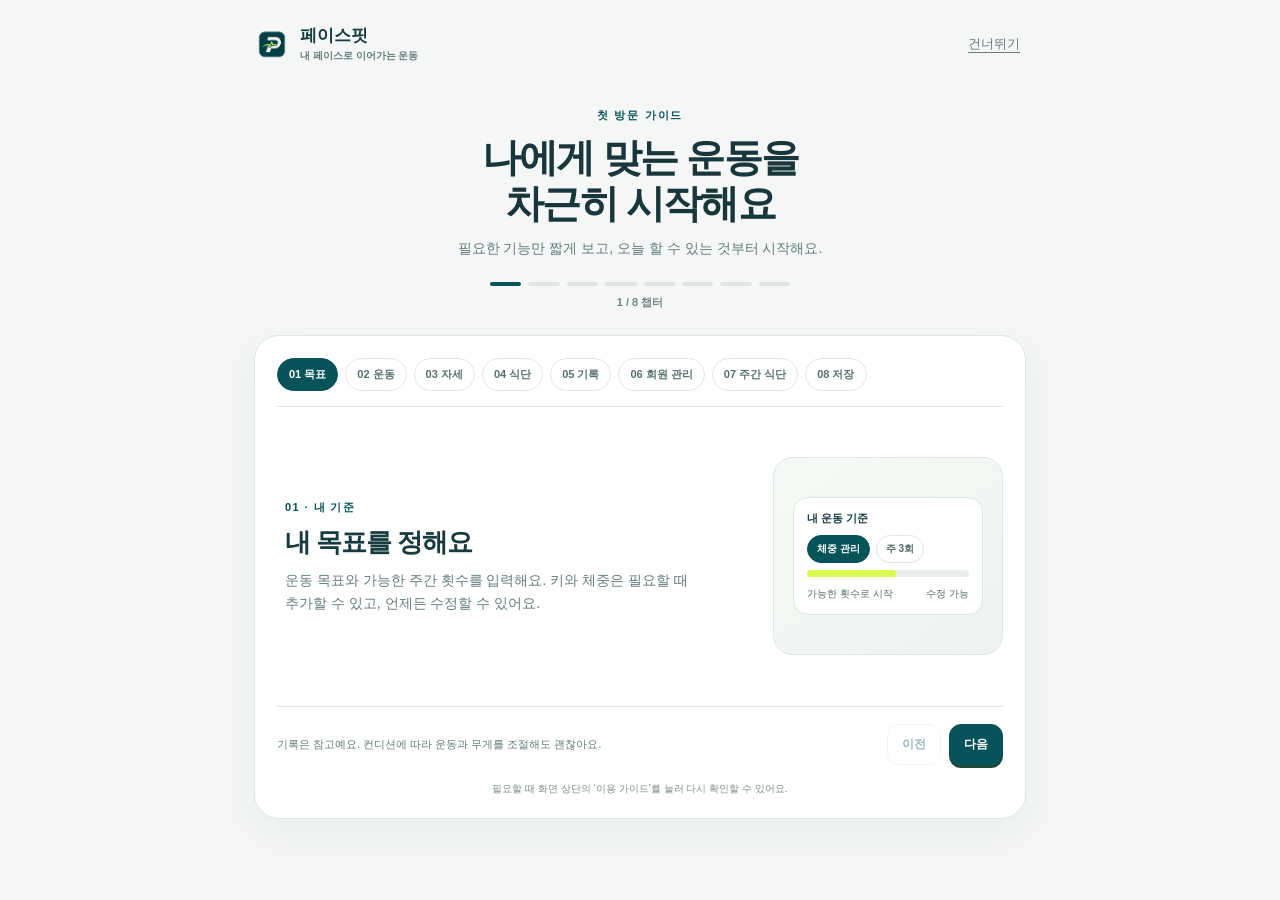
==== commit 675b63d1: "Improve account isolation, trainer management, diet planning and guide" ====
--- a/index.html
+++ b/index.html
@@ -4,7 +4,7 @@
   <meta charset="utf-8" />
   <meta name="viewport" content="width=device-width, initial-scale=1" />
   <link rel="stylesheet" href="./pacefit-prototype.css?v=20261116-prototype-1">
-  <script src="./record-period.js?v=20261120-all-period-fix-1"></script>
+  <script src="./record-period.js?v=20261121-detail-overview-1"></script>
   <meta name="theme-color" content="#023F46" />
   <meta name="description" content="한 세트부터, 내 페이스로. 운동 기록을 바탕으로 다음 운동을 준비하는 페이스핏." />
   <script>
@@ -25,7 +25,7 @@
   <link rel="manifest" href="./manifest.webmanifest" />
   <link rel="icon" href="./assets/brand/facefit-logo-social.png" type="image/png" />
   <link rel="apple-touch-icon" href="./assets/pwa/apple-touch-icon.png" />
-  <link rel="stylesheet" href="./diet-journal.css" />
+  <link rel="stylesheet" href="./diet-journal.css?v=20261121-diet-plan-3" />
   <title>페이스핏 — 한 세트부터, 내 페이스로</title>
   <style>
     :root{--bg:#f7f9fa;--surface:#fff;--ink:#152D30;--muted:#607078;--green:#023F46;--green-2:#E8F3EF;--lime:#DAFA4F;--line:#e5eaec;--orange:#e4a067;--shadow:0 12px 38px #20343a0a}
@@ -151,11 +151,11 @@
 </style>
 <link rel="stylesheet" href="./pacefit-services.css?v=20261117-services-1">
 <link rel="stylesheet" href="./pacefit-depth.css?v=20261120-1">
-<link rel="stylesheet" href="./navigation.css?v=20261120-nav-template-1">
+<link rel="stylesheet" href="./navigation.css?v=20261121-report-nav-1">
 </head>
 <body>
   <div class="app">
-    <header class="topbar"><div class="brand" aria-label="페이스핏 운동 메이트"><img class="brand-logo-web" src="./assets/brand/facefit-logo-web.png" alt="페이스핏" /><span class="brand-copy"><span class="brand-tagline">운동 메이트</span></span></div><div class="top-right"><a class="profile-edit guide-open" href="./가이드-미리보기.html" aria-label="페이스핏 이용 가이드 열기">이용 가이드</a><div class="avatar">나</div></div><div class="account-status" aria-label="계정 및 저장 상태"><span class="local-pill" id="localPill">이 기기에 저장 중</span></div></header>
+    <header class="topbar"><div class="brand" aria-label="페이스핏 운동 메이트"><img class="brand-logo-web" src="./assets/brand/facefit-logo-web.png" alt="페이스핏" /><span class="brand-copy"><span class="brand-tagline">운동 메이트</span></span></div><div class="top-right"><button type="button" class="profile-edit" id="appBackButton" aria-label="이전 화면으로 돌아가기" hidden>← 뒤로</button><a class="profile-edit guide-open" href="./가이드-미리보기.html" aria-label="페이스핏 이용 가이드 열기">이용 가이드</a><div class="avatar">나</div></div><div class="account-status" aria-label="계정 및 저장 상태"><span class="local-pill" id="localPill">이 기기에 저장 중</span></div></header>
     <section class="hello"><div><div class="date" id="todayLabel"></div><h1>안녕하세요, <span id="profileGreeting">운동 메이트</span>님</h1></div><div class="week" id="weekStrip"></div></section>
     <nav class="pace-nav" aria-label="주요 화면"><button type="button" data-view-target="home" aria-current="page">홈</button><button type="button" data-view-target="workout">운동</button><button type="button" data-view-target="diet">식단</button><button type="button" data-view-target="journal">기록</button><button type="button" data-view-target="library">운동 찾기</button></nav>
     <section class="diet-page" id="dietPage" aria-labelledby="dietTitle">
@@ -163,7 +163,7 @@
       <section class="diet-card nutrition-targets" aria-labelledby="nutritionTargetsTitle"><div class="diet-card-heading"><div><h3 id="nutritionTargetsTitle">내 목표 칼로리 가이드</h3><p id="nutritionTargetIntro">기초대사량·체중을 바탕으로 한 대략적인 시작점</p></div><label class="nutrition-goal-select">식단 목표<select id="nutritionGoal"><option value="maintain">유지</option><option value="gain">증량</option><option value="loss">감량</option></select></label></div><div id="nutritionTargetCards" class="nutrition-target-grid" aria-live="polite"></div><p class="diet-db-note">참고용 추정치입니다. 연령·활동량·건강 상태에 따라 필요한 열량은 달라질 수 있어요.</p></section>
       <section class="diet-card diet-summary" aria-labelledby="dietSummaryTitle"><div class="diet-card-heading"><div><h3 id="dietSummaryTitle">오늘 영양 요약</h3><p>공식 식품 영양정보와 입력한 섭취량 기준</p></div><span class="diet-summary-mark" aria-hidden="true">◌</span></div><div class="diet-nutrients"><div><span>열량</span><strong id="dietKcal">0</strong><small>kcal</small><div class="diet-nutrient-progress" data-nutrient-progress="kcal" data-target="0"><span>목표 미설정</span><em><i></i></em></div></div><div><span>단백질</span><strong id="dietProtein">0</strong><small>g</small><div class="diet-nutrient-progress" data-nutrient-progress="protein" data-target="0"><span>목표 미설정</span><em><i></i></em></div></div><div><span>탄수화물</span><strong id="dietCarbs">0</strong><small>g</small><div class="diet-nutrient-progress" data-nutrient-progress="carbs" data-target="0"><span>목표 미설정</span><em><i></i></em></div></div><div><span>지방</span><strong id="dietFat">0</strong><small>g</small><div class="diet-nutrient-progress" data-nutrient-progress="fat" data-target="0"><span>목표 미설정</span><em><i></i></em></div></div></div><p class="diet-db-note" id="dietDbStatus">식품 검색은 공식 K-FIND 데이터를 연결한 뒤 활성화됩니다.</p></section>
       <section class="diet-card diet-advice" aria-labelledby="dietAdviceTitle"><div class="diet-card-heading"><div><h3 id="dietAdviceTitle">오늘의 식사 팁</h3><p>부담 없이 시도할 수 있는 일반 식생활 안내</p></div><span class="diet-advice-mark" aria-hidden="true">✳</span></div><details class="diet-advice-more"><summary>식사 팁 펼쳐 보기</summary><div class="diet-advice-grid"><article><span class="diet-advice-icon" aria-hidden="true">01</span><strong>다양하게 구성해요</strong><p>곡류·단백질 식품·채소와 과일을 끼니에 나누어 골라보세요.</p></article><article><span class="diet-advice-icon" aria-hidden="true">02</span><strong>달콤한 음료는 줄여봐요</strong><p>단 음료를 자주 마신다면 물이나 무가당 음료를 선택해 보세요.</p></article><article><span class="diet-advice-icon" aria-hidden="true">03</span><strong>하루보다 반복을 살펴봐요</strong><p>하루 기록만으로 식사를 평가하지 말고 며칠의 패턴을 확인해요.</p></article></div><p class="diet-advice-source">일반 참고 정보이며 개인별 식단 처방이 아닙니다. <a href="https://www.kns.or.kr/fileroom/fileroom_view.asp?BoardID=Kdr&idx=168" target="_blank" rel="noopener noreferrer">2025 한국인 영양소 섭취기준</a> · <a href="https://various.foodsafetykorea.go.kr/nutrient/intro/data/dataInfo.do" target="_blank" rel="noopener noreferrer">K-FIND 데이터 안내</a></p></details></section>
-      <section class="diet-card weekly-diet-plan" id="weeklyDietPlan" aria-labelledby="weeklyDietPlanTitle"><div class="diet-card-heading"><div><h3 id="weeklyDietPlanTitle">이번 주 식단표</h3><p>약속 있는 날을 고르고 나머지 날의 식사 아이디어를 받아보세요.</p></div></div><div class="weekly-plan-controls"><label>시작 주 <input id="dietPlanWeek" type="date"></label><button type="button" id="dietPlanGenerate">주간 식단 추천</button></div><p class="diet-plan-help">요일별 유연한 식사를 선택하면 그날은 추천에서 제외합니다. 다른 날의 식사를 줄이거나 보상 운동을 권하지 않습니다.</p><div id="dietPlanDays" class="diet-plan-days" aria-label="요일별 계획"></div><p id="dietPlanStatus" class="diet-plan-help" role="status"></p></section>
+      <section class="diet-card weekly-diet-plan" id="weeklyDietPlan" aria-labelledby="weeklyDietPlanTitle"><div class="diet-card-heading"><div><h3 id="weeklyDietPlanTitle">이번 주 식단표</h3><p>먹을 식사를 직접 적으면 그대로 두고, 나머지 식사만 추천합니다.</p></div></div><div class="weekly-plan-controls"><label>시작 주 <input id="dietPlanWeek" type="date"></label><button type="button" id="dietPlanGenerate">빈칸 추천</button></div><p class="diet-plan-help">직접 정한 식사는 유지하고, DB 음식·분량을 넣은 끼니는 남은 목표에 맞춰 조절할 수 있어요.</p><div id="dietPlanDays" class="diet-plan-days" aria-label="요일별 계획"></div><p id="dietPlanStatus" class="diet-plan-help" role="status"></p></section>
       <div class="diet-meals" id="dietMeals"></div>
       <p class="diet-storage-note" id="dietStorageNote">기록은 현재 이 브라우저에 저장됩니다. 서버 저장을 선택하면 내 계정과 운영자에게 식단 기록이 저장되며, 트레이너에게 자동 공유되지 않습니다.</p>
       <div class="diet-backdrop" id="dietBackdrop" role="dialog" aria-modal="true" aria-labelledby="dietDialogTitle" aria-hidden="true"><form class="diet-dialog" id="dietForm"><div class="diet-dialog-head"><div><h3 id="dietDialogTitle">식단 기록</h3><p>한 끼에 먹은 음식을 모두 담은 뒤 한 번에 저장하세요.</p></div><button class="diet-close" type="button" id="dietClose" aria-label="닫기">×</button></div><label class="diet-field"><span>끼니</span><select id="dietMeal"><option>아침</option><option>점심</option><option>저녁</option><option>간식</option></select></label><label class="diet-field"><span>음식 검색</span><input id="dietFoodSearch" type="search" maxlength="80" placeholder="예: 현미밥, 닭가슴살" autocomplete="off"/><small>공식 영양 DB에서 찾아 선택하세요.</small></label><div id="dietSearchResults" class="diet-search-results" aria-live="polite"></div><div id="dietSelectedFoods" class="diet-selected-foods"></div><label class="diet-field"><span>음식 이름 (직접 입력 가능)</span><input id="dietFood" maxlength="160" placeholder="검색 결과를 선택하거나 직접 입력" /></label><label class="diet-field"><span>먹은 양 (g)</span><input id="dietAmount" type="number" min="0" max="10000" step="1" placeholder="예: 150" /></label><button class="diet-add-food" type="button" id="dietAddFood">＋ 이 음식 추가</button><div id="dietDraftFoods" class="diet-draft-foods" aria-live="polite"></div><label class="diet-field"><span>메모 (음식 추가 후 선택)</span><textarea id="dietNote" maxlength="500" placeholder="브랜드, 조리 방법이나 기억할 점"></textarea></label><section class="diet-disclosure"><h4>사진 분석 안내 · 추정 보조</h4><p>사진은 음식 종류와 대략적인 분량을 제안해 입력을 돕습니다. 실제 섭취량과 다를 수 있으니 저장 전에 음식과 분량을 직접 확인·수정해 주세요. 사진만으로 칼로리와 영양성분이 자동 확정되지는 않습니다.</p></section><label class="diet-field"><span>사진 추가 (선택)</span><input id="dietPhoto" type="file" accept="image/*" capture="environment" /><small class="diet-photo-help">서버 저장 동의 전에는 선택한 사진을 이 기기에만 보관합니다.</small><span class="diet-photo-preview" id="dietPhotoPreview" hidden></span></label><label class="diet-ai-consent"><input type="checkbox" id="dietAiConsent"/><span>사진 인식을 위해 사진이 OpenAI API로 전송되고 분석됩니다. 사진 처리와 보관은 OpenAI API의 관련 정책이 적용됩니다. AI 추정값은 부정확할 수 있어 확인·수정 후 저장하며, 선택 동의이고 언제든 해제할 수 있습니다.</span></label><button class="diet-analyze" type="button" id="dietAnalyze" disabled>사진 자동 분석 사용 불가</button><p class="diet-analyze-status" id="dietAnalyzeStatus" role="status">사진 자동 분석은 준비 중입니다. 사진 첨부와 음식 검색·직접 입력은 사용할 수 있어요. 사진만으로 칼로리는 입력되지 않습니다.</p><div class="diet-dialog-actions"><button class="diet-cancel" type="button" id="dietCancel">취소</button><button class="diet-save" type="submit">확인 후 기록 저장</button></div></form></div>
@@ -316,7 +316,7 @@
     openExerciseDetail=function(name){const item=catalog[name];if(!item)return;document.getElementById('exerciseDialogTitle').textContent=name;document.getElementById('exerciseDialogBody').innerHTML=`<figure>${exerciseAtlasMarkup(name,'atlas-detail',item.alt)}<figcaption class="image-credit">${exerciseAtlasCell[name]?.areaArt?'부위 안내 그림 · 해당 동작 시범이 아닌 사용 부위를 안내합니다.':'페이스핏 오리지널 운동 일러스트 · 시작과 끝 자세를 함께 보여줘요.'}</figcaption></figure><ul class="cues">${item.cues.map(cue=>`<li>${escapeHTML(cue)}</li>`).join('')}</ul><a class="source-link" href="${item.ace}" target="_blank" rel="noopener noreferrer">자세 안내 출처: ${escapeHTML(item.sourceName||'ACE Exercise Library')}</a>`;document.getElementById('exerciseBackdrop').classList.add('open')};
     openExerciseDetail=function(name){const item=catalog[name];if(!item||!exerciseAtlasCell[name])return;document.getElementById('exerciseDialogTitle').textContent=name;document.getElementById('exerciseDialogBody').innerHTML=`<figure>${exerciseAtlasMarkup(name,'atlas-detail',item.alt)}<figcaption class="image-credit">${exerciseAtlasCell[name]?.areaArt?'부위 안내 그림 · 해당 동작 시범이 아닌 사용 부위를 안내합니다.':'페이스핏 오리지널 운동 일러스트 · 시작과 끝 자세를 함께 보여줘요.'}</figcaption></figure><ul class="cues">${item.cues.map(cue=>`<li>${escapeHTML(cue)}</li>`).join('')}</ul><a class="source-link" href="${item.ace}" target="_blank" rel="noopener noreferrer">자세 안내 출처: ${escapeHTML(item.sourceName||'ACE Exercise Library')}</a>`;document.getElementById('exerciseBackdrop').classList.add('open')};
     function renderWeek(){const now=new Date(),day=(now.getDay()+6)%7,monday=new Date(now);monday.setDate(now.getDate()-day);document.getElementById('todayLabel').textContent=now.toLocaleDateString('ko-KR',{year:'numeric',month:'long',day:'numeric',weekday:'long'});const labels=['월','화','수','목','금','토','일'];document.getElementById('weekStrip').innerHTML=labels.map((l,i)=>{const d=new Date(monday);d.setDate(monday.getDate()+i);const iso=new Date(d.getTime()-d.getTimezoneOffset()*60000).toISOString().slice(0,10),marked=state.logs.some(x=>x.date===iso);return `<div class="week-day ${marked?'past':''} ${iso===todayISO()?'today':''}">${l}<i>${d.getDate()}</i></div>`}).join('')}
-    function renderLogs(){const P=window.PacefitRecordPeriod,period=P.bounds(historyPeriod.mode,historyPeriod.anchor),logs=P.select(state.logs,historyPeriod.mode,historyPeriod.anchor).sort((a,b)=>b.date.localeCompare(a.date));document.getElementById('rangeCaption').textContent=period.label;document.getElementById('journalSummary').textContent=`${period.label} · ${logs.length}회`;document.getElementById('logCount').textContent=`${logs.length}회`;document.getElementById('logList').innerHTML=logs.length?logs.map((l,index)=>{const d=dateObj(l.date),volume=l.items.reduce((s,i)=>s+i.sets*i.reps,0),items=l.items.map(i=>`<div class="log-detail-row"><span>${escapeHTML(i.name)}${i.equipment?` · ${escapeHTML(i.equipment)}`:' · 장비 미기록'}</span><span>${i.weight}kg · ${i.sets}세트 × ${i.reps}회/세트${i.rir?` · RIR ${i.rir}`:''}${i.formOk?' · 자세 안정':''}</span></div>`).join(''),note=l.note?`<p class="log-note">${escapeHTML(l.note)}</p>`:'',photos=(l.photoIds||[]).map((id,n)=>`<img data-photo-id="${escapeHTML(id)}" alt="${escapeHTML(l.title)} 사진 ${n+1}" />`).join(''),details=`${items}${note}${photos?`<div class="log-photo-grid">${photos}</div>`:''}`;return `<div class="log-item" data-log-id="${escapeHTML(l.id||'')}"><button class="log-summary" type="button" data-log-toggle="${index}" aria-expanded="false" aria-controls="log-detail-${index}"><span class="log-date"><span><b>${d.getDate()}</b><br>${d.toLocaleDateString('ko-KR',{month:'short'})}</span></span><span><span class="log-title">${escapeHTML(l.title)}</span><span class="log-sub">${l.items.length}종목 · ${escapeHTML(l.effort||'난이도 미기록')}${l.source==='trainer'?' · 트레이너 작성':''}${l.note?' · 메모':''}${photos?' · 사진 '+(l.photoIds||[]).length+'장':''}</span></span><span class="log-volume">${volume}<small>총 반복 횟수</small></span></button><div class="log-details" id="log-detail-${index}" hidden>${details||'<span class="log-sub">종목별 상세가 없는 기록입니다.</span>'}</div></div>`}).join(''):`<div class="empty">선택한 기간에 기록이 없어요. 오늘 운동을 마치고 첫 기록을 남겨보세요.</div>`;hydrateLogPhotos()}
+    function renderLogs(){const P=window.PacefitRecordPeriod,period=P.bounds(historyPeriod.mode,historyPeriod.anchor),logs=P.select(state.logs,historyPeriod.mode,historyPeriod.anchor).sort((a,b)=>b.date.localeCompare(a.date));document.getElementById('rangeCaption').textContent=period.label;document.getElementById('journalSummary').textContent=`${period.label} · ${logs.length}회`;document.getElementById('logCount').textContent=`${logs.length}회`;document.getElementById('logList').innerHTML=logs.length?logs.map((l,index)=>{const d=dateObj(l.date),volume=l.items.reduce((s,i)=>s+i.sets*i.reps,0),items=l.items.map(i=>`<div class="log-detail-row"><span>${escapeHTML(i.name)}${i.equipment?` · ${escapeHTML(i.equipment)}`:' · 장비 미기록'}</span><span>${i.weight}kg · ${i.sets}세트 × ${i.reps}회/세트${i.rir?` · RIR ${i.rir}`:''}${i.formOk?' · 자세 안정':''}</span></div>`).join(''),note=l.note?`<p class="log-note">${escapeHTML(l.note)}</p>`:'',photos=(l.photoIds||[]).map((id,n)=>`<img data-photo-id="${escapeHTML(id)}" alt="${escapeHTML(l.title)} 사진 ${n+1}" />`).join(''),details=`${items}${note}${photos?`<div class="log-photo-grid">${photos}</div>`:''}`;return `<div class="log-item" data-log-id="${escapeHTML(l.id||'')}"><button class="log-summary" type="button" data-log-toggle="${index}" aria-expanded="false" aria-controls="log-detail-${index}"><span class="log-date"><span><b>${d.getDate()}</b><br>${d.toLocaleDateString('ko-KR',{month:'short'})}</span></span><span><span class="log-title">${escapeHTML(l.title)}</span><span class="log-sub">${l.items.length}종목 · ${escapeHTML(l.effort||'난이도 미기록')}${l.source==='trainer'?' · <strong class="trainer-author-badge">트레이너 작성</strong>':''}${l.note?' · 메모':''}${photos?' · 사진 '+(l.photoIds||[]).length+'장':''}</span></span><span class="log-volume">${volume}<small>총 반복 횟수</small></span></button><div class="log-details" id="log-detail-${index}" hidden>${details||'<span class="log-sub">종목별 상세가 없는 기록입니다.</span>'}</div></div>`}).join(''):`<div class="empty">선택한 기간에 기록이 없어요. 오늘 운동을 마치고 첫 기록을 남겨보세요.</div>`;hydrateLogPhotos()}
     function renderStats(){const nowISO=todayISO(),monday=new Date(),weekday=(monday.getDay()+6)%7;monday.setDate(monday.getDate()-weekday);const sunday=new Date(monday);sunday.setDate(monday.getDate()+6);const startISO=new Date(monday.getTime()-monday.getTimezoneOffset()*60000).toISOString().slice(0,10),endISO=new Date(sunday.getTime()-sunday.getTimezoneOffset()*60000).toISOString().slice(0,10),monthPrefix=nowISO.slice(0,7);const thisWeekDates=new Set(state.logs.filter(l=>l.date>=startISO&&l.date<=endISO).map(l=>l.date));document.getElementById('weeklyCount').textContent=thisWeekDates.size+'회';const weeklyGoal=state.profile&&Number(state.profile.days)||3,weeklyProgress=document.getElementById('weeklyProgress'),weeklyTrack=weeklyProgress.parentElement;document.getElementById('weeklyGoal').textContent=weeklyGoal;document.getElementById('weeklyRemaining').textContent=Math.max(0,weeklyGoal-thisWeekDates.size);weeklyProgress.style.width=Math.min(100,thisWeekDates.size/weeklyGoal*100)+'%';weeklyTrack.setAttribute('aria-valuemax',String(weeklyGoal));weeklyTrack.setAttribute('aria-valuenow',String(Math.min(weeklyGoal,thisWeekDates.size)));document.getElementById('monthlyCount').textContent=state.logs.filter(l=>l.date.startsWith(monthPrefix)).length+'회';const last=state.logs.slice().sort((a,b)=>b.date.localeCompare(a.date))[0];document.getElementById('lastWorkout').textContent=last?dateObj(last.date).toLocaleDateString('ko-KR',{month:'numeric',day:'numeric'}):'—';const coach=document.getElementById('coachText');if(!last){coach.innerHTML='첫 운동 기록을 남기면 다음 운동을 함께 정리해드릴게요.';return}const hard=last.effort==='힘들었어요'||last.effort==='통증이 있었어요';coach.innerHTML=hard?`최근 <b>${escapeHTML(last.title)}</b>을 ${escapeHTML(last.effort)}로 남겼어요. 오늘은 제안된 무게를 그대로 따르기보다, 몸 상태에 맞춰 낮추거나 쉬어가도 괜찮아요.`:`최근 <b>${escapeHTML(last.title)}</b> 기록을 참고해 다음 루틴을 골랐어요. 종목별 무게는 <b>마지막으로 기록한 값</b>을 시작점으로 보여줍니다.`}
     function persist(){let saved=false;try{localStorage.setItem(STORE,JSON.stringify(state));document.getElementById('localPill').textContent='이 기기에 저장 중';saved=true}catch{document.getElementById('localPill').textContent='저장 공간을 사용할 수 없어요'}renderDemoNote();renderProfile();renderWeek();renderPlan();renderLogs();renderStats();window.dispatchEvent(new CustomEvent('refit:state-updated'));return saved}
     function toast(msg){const el=document.getElementById('toast');el.textContent=msg;el.classList.add('on');setTimeout(()=>el.classList.remove('on'),2400)}
@@ -360,30 +360,36 @@
 <script src="./calorie-estimate.js" defer></script>
 <script src="./operator-dashboard.js?v=20261113-raw-sync-1" defer></script>
 <link rel="stylesheet" href="./member-insights.css?v=20261120-monthly-1">
-<script src="./member-insights.js?v=20261120-monthly-1" defer></script>
+<script src="./nutrition-targets.js?v=20261121-management-1" defer></script>
+<script src="./member-insights.js?v=20261121-management-1" defer></script>
 <script src="./profile-onboarding.js?v=20261120-1" defer></script>
-<script src="./account.js?v=20261121-diet-status-1" defer></script>
+<script src="./account.js?v=20261121-management-1" defer></script>
 <script src="./body-records.js?v=20261116-prototype-1" defer></script>
 <link rel="stylesheet" href="./trainer-workspace.css?v=20261116-prototype-1">
 <script src="./trainer-workspace.js?v=20261119-trainer-workspace-2" defer></script>
 <link rel="stylesheet" href="./lesson-journal.css?v=20261116-lesson-1">
-<link rel="stylesheet" href="./pacefit-premium.css?v=20261121-voice-ui-1">
+<link rel="stylesheet" href="./pacefit-premium.css?v=20261121-management-1">
 <script src="./lesson-journal-core.js?v=20261116-lesson-1" defer></script>
 <script src="./lesson-journal-store.js?v=20261116-lesson-1" defer></script>
 <script src="./lesson-journal-ui.js?v=20261116-lesson-1" defer></script>
-<script src="./trainer.js?v=20261121-voice-ui-1" defer></script>
+<script src="./trainer.js?v=20261121-management-1" defer></script>
 <script src="./trainer-plans.js?v=20261105-plans-2" defer></script>
 <script src="./voice-journal.js?v=20261121-voice-ui-1" defer></script>
-<script src="./diet-journal.js?v=20261121-weekly-plan-1" defer></script>
-<script src="./diet-plan.js?v=20261121-weekly-plan-1" defer></script>
+<script src="./diet-journal.js?v=20261121-management-1" defer></script>
+<script src="./diet-plan.js?v=20261121-management-1" defer></script>
   <div class="pose-backdrop" id="poseBackdrop" role="dialog" aria-modal="true" aria-labelledby="poseTitle" aria-hidden="true"><section class="pose-dialog"><div class="pose-dialog-head"><div><div class="eyebrow">카메라 실험 기능</div><h2 id="poseTitle">스쿼트 자세 체크</h2></div><button class="pose-close" id="closePoseCheck" type="button">닫기</button></div><p class="pose-dialog-intro" id="poseGuideText">옆면에서 머리부터 발끝까지 보이게 촬영하세요.</p><label class="pose-exercise-field" for="poseExercise">분석할 운동<select id="poseExercise"><option value="squat">스쿼트</option><option value="overhead">오버헤드 프레스</option><option value="bench">벤치프레스</option><option value="deadlift">데드리프트</option><option value="lunge">런지</option></select></label><p class="pose-privacy"><strong>개인정보 안내</strong> · 카메라 사용은 시작 버튼을 눌렀을 때만 시작됩니다. 영상은 이 기기 안에서 분석하고 저장하거나 서버로 보내지 않습니다. 분석에 필요한 라이브러리와 모델 파일은 외부 CDN에서 내려받습니다.</p><div class="pose-guide"><span>① 옆면에서 촬영</span><span>② 전신이 화면 안에</span><span>③ 밝고 안정된 장소</span></div><div class="pose-stage"><video id="poseVideo" playsinline muted aria-label="실시간 카메라 화면"></video><canvas id="poseCanvas" aria-hidden="true"></canvas><div class="pose-stage-message" id="poseStageMessage">카메라를 켜기 전에 촬영 안내와 개인정보 안내를 확인해주세요.</div></div><div class="pose-readout" aria-live="polite"><div class="pose-stat"><span>반복 횟수</span><strong id="poseRepCount">0회</strong></div><div class="pose-stat"><span id="poseMetricLabel">무릎 굽힘 추정</span><strong id="poseKneeAngle">—</strong></div><div class="pose-stat"><span>움직임</span><strong id="posePhase">대기 중</strong></div></div><p class="pose-feedback" id="poseFeedback" aria-live="polite">몸이 화면에 잘 잡히면 관절 선이 표시됩니다.</p><div class="pose-actions"><button class="pose-action" id="startPoseCamera" type="button">카메라 켜고 시작</button><button class="pose-action" id="finishPoseCheck" type="button" disabled>분석 끝내고 결과 보기</button><button class="pose-action secondary" id="stopPoseCamera" type="button" disabled>카메라 끄기</button></div><section class="pose-result" id="poseResult" aria-live="polite" hidden><h3 id="poseResultTitle">스쿼트 분석 결과</h3><div class="pose-result-stats"><div><span>감지한 반복</span><strong id="poseResultCount">0회</strong></div><div><span>분석 시간</span><strong id="poseResultTime">0초</strong></div><div><span id="poseResultMetricLabel">최대 무릎 굽힘</span><strong id="poseResultBend">—</strong></div></div><p id="poseResultMessage"></p><div class="pose-compare"><div class="pose-compare-card"><h3>움직임 가이드</h3><p id="poseReference"></p></div><div class="pose-compare-card"><h3>내 움직임</h3><p id="poseObserved"></p></div></div></section><p class="pose-disclaimer">초기 실험용 동작 추정 기능입니다. 2D 카메라 각도와 가림에 따라 결과가 달라질 수 있어요. 운동 자세의 안전성이나 정확도를 판정하거나 의료 조언을 제공하지 않습니다. 불편하거나 아프면 즉시 멈춰주세요.</p></section></div>  <script src="./pose-check.js?v=18" defer></script>
 <script>
   (() => {
     const views = new Set(['home', 'workout', 'diet', 'journal', 'progress', 'library']);
-    function showView(view) {
+    const backButton=document.getElementById('appBackButton');
+    function showView(view,fromHistory=false) {
       if (!views.has(view)) view = 'home';
+      const previous=document.body.dataset.view;
+      if(!fromHistory&&previous&&previous!==view)history.pushState({pacefitView:view},'',location.href);
       document.getElementById('profileBackdrop')?.classList.remove('open');
       document.body.dataset.view = view;
+      backButton.hidden=view==='home';
+      window.dispatchEvent(new CustomEvent('pacefit:view-changed', { detail: { view } }));
       document.querySelectorAll('[data-view-target]').forEach(button => {
         if (button.dataset.viewTarget === view) button.setAttribute('aria-current', 'page');
         else button.removeAttribute('aria-current');
@@ -391,6 +397,8 @@
       window.scrollTo({ top: 0, behavior: 'smooth' });
     }
     document.querySelectorAll('[data-view-target]').forEach(button => button.addEventListener('click', () => showView(button.dataset.viewTarget)));
+    backButton.addEventListener('click',()=>{if(document.getElementById('profileBackdrop')?.classList.contains('open')){document.getElementById('profileBackdrop').classList.remove('open');return;}if(document.body.dataset.view!=='home')history.back();});
+    window.addEventListener('popstate',event=>showView(event.state?.pacefitView||'home',true));
     document.getElementById('bottomProfile').addEventListener('click', () => document.getElementById('editProfile').click());
     document.getElementById('closeProfileDialog').addEventListener('click', () => document.getElementById('profileBackdrop').classList.remove('open'));
     document.getElementById('homeStart').addEventListener('click', () => showView('workout'));
--- a/diet-journal.css
+++ b/diet-journal.css
@@ -86,4 +86,7 @@
 .diet-add-food{width:100%;min-height:42px;border:1px solid #bad2c3;border-radius:11px;background:#e9f4e8;color:var(--green);font-weight:800;cursor:pointer}
 .diet-draft-foods{display:grid;gap:7px;margin:12px 0 18px;padding:12px;border-radius:13px;background:#f3f8f5}.diet-draft-foods>strong{font-size:12px}.diet-draft-item{display:flex;align-items:center;justify-content:space-between;gap:10px;font-size:12px}.diet-draft-item button{border:0;background:transparent;color:var(--green);font-weight:750;cursor:pointer}.diet-entry-items{margin:5px 0;padding-left:16px;color:var(--muted);font-size:11px}
 .weekly-diet-plan{margin-top:12px}.weekly-plan-controls{display:flex;align-items:end;gap:10px;margin-top:14px}.weekly-plan-controls label{display:grid;gap:5px;font-size:11px;font-weight:750}.weekly-plan-controls input,.weekly-plan-controls button{min-height:40px;padding:8px 11px;border:1px solid #bfd4c6;border-radius:11px;background:#fff;color:var(--ink);font:inherit}.weekly-plan-controls button{background:var(--green);color:#fff;font-weight:800;cursor:pointer}.diet-plan-help{margin:9px 0;color:var(--muted);font-size:11px;line-height:1.5}.diet-plan-days{display:grid;gap:9px;margin-top:14px}.diet-plan-day{padding:12px;border:1px solid #d8e5da;border-radius:14px;background:#f8fbf7}.diet-plan-day.is-flexible{background:#f6f2eb}.diet-plan-day-head{display:flex;align-items:center;justify-content:space-between;gap:8px}.diet-plan-day-head strong{font-size:13px}.diet-plan-day-head small{font-weight:500;color:var(--muted)}.diet-plan-day-head label{font-size:11px;white-space:nowrap}.diet-plan-day-head input{accent-color:var(--green)}.diet-plan-day>p{margin:8px 0 0;color:var(--muted);font-size:11px}.diet-plan-meals{display:grid;grid-template-columns:repeat(3,minmax(0,1fr));gap:7px;margin-top:10px}.diet-plan-meals label{display:grid;gap:4px;font-size:11px;color:var(--muted)}.diet-plan-meals input{width:100%;min-width:0;min-height:38px;padding:7px 9px;border:1px solid #d5e4d9;border-radius:9px;background:#fff;color:var(--ink);font:inherit;font-size:11px}
+.diet-plan-server-save{min-height:40px;padding:8px 12px;border:1px solid #b9db52;border-radius:11px;background:#d8fa55;color:#103c31;font:inherit;font-weight:800;cursor:pointer}.diet-plan-server-save:disabled{opacity:.6;cursor:wait}.weekly-plan-controls .diet-plan-server-save{background:#d8fa55;color:#103c31;border-color:#b9db52}.trainer-weekly-diet-plan{margin-top:18px}.trainer-weekly-diet-plan .diet-plan-days{max-height:460px;overflow:auto;scrollbar-gutter:stable}
+.diet-avoid-open{margin-left:auto;padding:8px 11px;border:1px solid #a7c7b5;border-radius:12px;background:#e8f2ea;color:#12483e;font:inherit;font-size:11px;font-weight:800;cursor:pointer}.diet-avoid-panel{margin-bottom:16px;padding:16px;border:1px solid #a9c8b7;border-radius:17px;background:#f7faf4;color:#143e37}.diet-avoid-panel[hidden]{display:none}.diet-avoid-head{display:flex;justify-content:space-between;align-items:center;gap:12px}.diet-avoid-head strong{font-size:16px}.diet-avoid-head button{border:0;background:none;font-size:22px;color:inherit;cursor:pointer}.diet-avoid-panel p{font-size:11px;line-height:1.5}.diet-avoid-search,.diet-avoid-custom input{width:100%;min-height:40px;padding:9px 11px;border:1px solid #aac5b6;border-radius:10px;background:#fff;color:#143e37;font:inherit}.diet-avoid-options{display:flex;flex-wrap:wrap;gap:7px;margin:12px 0}.diet-avoid-options label{display:inline-flex;align-items:center;gap:5px;padding:7px 9px;border:1px solid #c9ddd1;border-radius:999px;background:#fff;font-size:11px;cursor:pointer}.diet-avoid-options label[hidden]{display:none}.diet-avoid-options input{accent-color:#14584b}.diet-avoid-custom{display:flex;gap:7px}.diet-avoid-custom button,.diet-avoid-panel [data-save-food]{padding:9px 12px;border:1px solid #14584b;border-radius:10px;background:#14584b;color:#fff;font:inherit;font-weight:800;cursor:pointer}.diet-avoid-selected{display:flex;flex-wrap:wrap;gap:6px;margin-top:10px}.diet-avoid-selected button{padding:6px 9px;border:0;border-radius:999px;background:#dcefe2;color:#12483e;cursor:pointer}.diet-avoid-warning{color:#6b5141}.diet-plan-meal{display:grid;gap:6px}.diet-plan-fixed{display:flex!important;align-items:center;gap:5px;color:#315d50!important;font-size:10px!important}.diet-plan-fixed input{width:auto!important;min-height:0!important;accent-color:#14584b}.weekly-diet-plan .diet-card-heading{display:flex;align-items:center;gap:8px;flex-wrap:wrap}
 @media(max-width:600px){.weekly-plan-controls{align-items:stretch;flex-direction:column}.diet-plan-meals{grid-template-columns:1fr}.diet-plan-day-head{align-items:flex-start}}
+
--- a/navigation.css
+++ b/navigation.css
@@ -19,3 +19,5 @@
   .class-ink-template-actions{display:flex;align-items:center;gap:8px;flex-wrap:wrap;margin-bottom:10px}
   .class-ink-template-actions [hidden]{display:none!important}
   .class-ink-template-actions .trainer-note{flex-basis:100%}
+.trainer-author-badge{display:inline-block;padding:2px 7px;border-radius:999px;background:#d8f1e2;color:#115043;font-size:11px;font-weight:800;white-space:nowrap}
+
--- a/pacefit-premium.css
+++ b/pacefit-premium.css
@@ -148,4 +148,67 @@
   .pf-bottom-nav,.trainer-bottom-nav{bottom:calc(10px + env(safe-area-inset-bottom))}
 }
 @media(prefers-reduced-motion:reduce){.library-card{transition:none}}
+/* Shared detail surfaces: same soft depth as the home screen. */
+body :is(.trainer-panel,.dialog,.diet-dialog){--detail-ink:#163e38;--detail-muted:#526e65}
+body :is(.trainer-card,.diet-card,.dialog,.body-records-panel,.lesson-editor-section,.trainer-detail-section){border:1px solid rgba(189,218,203,.65);border-radius:24px;background:linear-gradient(140deg,#fffef7,#edf5ee);box-shadow:0 12px 30px rgba(0,25,23,.12),inset 0 1px 0 #fff;color:var(--detail-ink,#163e38)}
+body .trainer-overlay :is(.trainer-profile-item,.trainer-stat,.mi-stat,.mi-month-grid>div){border:0;border-radius:17px;padding:15px;background:linear-gradient(135deg,#fff,#e7f1e9);box-shadow:0 4px 12px rgba(18,64,52,.06),inset 0 1px 0 #fff}
+body .trainer-overlay .tw-detail-nav{display:flex;flex-wrap:wrap;gap:8px;padding:10px;border-radius:21px;background:rgba(220,242,226,.09);margin:16px 0}
+body .trainer-overlay .tw-detail-nav button{flex:1 1 65px;border-radius:14px;min-height:42px}
+body :is(.trainer-panel,.dialog,.diet-card) :is(input:not([type=checkbox]):not([type=radio]):not([type=file]),select,textarea){border:1px solid #bdd1c6;border-radius:14px;box-shadow:inset 0 2px 5px rgba(24,63,52,.04);min-width:0}
+body .trainer-overlay .trainer-card :is(h3,h4){color:#173f36}
+body .trainer-overlay .trainer-card p{color:#526e65}
+body .pf-period{display:flex;flex-wrap:wrap;gap:8px;padding:16px;border-radius:22px;background:linear-gradient(135deg,#eaf5ed,#fffdf5);color:#163e38;box-shadow:0 10px 24px #001e1b20;margin:16px 0}
+body .pf-period>button{flex:1;border-radius:12px;min-height:40px}
+body .pf-period .pf-period-navigation{display:grid;grid-template-columns:42px minmax(0,1fr) 42px;gap:8px;width:100%;align-items:end}
+body .pf-period-navigation:empty{display:none}
+body .pf-period-navigation label{display:grid;gap:5px;font-size:11px;color:#526e65;min-width:0}
+body .pf-period-navigation input{width:100%;box-sizing:border-box}
+body .pf-period .pf-period-range{display:block;width:100%;font-size:15px;color:#174b40;line-height:1.5;padding-top:9px;border-top:1px solid #d5e3d9;font-variant-numeric:tabular-nums}
+body .mi-metric-charts{display:grid;gap:12px;margin:18px 0}
+body .mi-metric-chart{border-radius:18px;padding:14px;background:linear-gradient(140deg,#fff,#edf5ee);box-shadow:0 5px 15px #174b4009;min-width:0}
+body .mi-metric-chart h4{margin:0;font-size:13px}
+body .mi-volume-chart{overflow-x:auto;align-items:end;min-height:110px;padding-bottom:8px}
+body .mi-volume-chart>div{min-width:38px;flex:1}
+body .mi-volume-chart strong{display:block;font-size:11px;color:#214e42;margin-bottom:5px}
+body .mi-metric-chart:nth-child(2) .mi-volume-chart span{background:#65aaa0}
+body .mi-metric-chart:nth-child(3) .mi-volume-chart span{background:#b19c6d}
+body .mi-metric-chart>small{font-size:11px;color:#526e65}
+body .mi-workout-day{margin:12px 0;border-radius:18px;background:#ffffffa6;box-shadow:0 4px 16px #173f3608;overflow:hidden;border:1px solid #d9e6dc}
+body .mi-workout-day>summary{cursor:pointer;padding:17px;color:#174b40;line-height:1.6}
+body .mi-workout-day>summary span{display:block;padding-left:17px;font-size:12px;color:#526e65}
+body .mi-workout-day .trainer-log{padding:16px;margin:0;border-top:1px solid #e0e9e2}
+body .mi-nutrition-grid{grid-template-columns:repeat(2,minmax(0,1fr));gap:10px}
+body .mi-nutrition{border:0;border-radius:17px;background:linear-gradient(135deg,#fff,#edf4e9);padding:14px;box-shadow:0 4px 14px #173f3608}
+body .mi-nutrition b{font-size:13px;color:#285b49}
+body .mi-period-diet{padding:15px;border-radius:20px;background:#e5efdf;margin:18px 0}
+body .mi-range{font-weight:700;color:#254c40!important}
+body .trainer-diet-day{padding-top:18px;margin-top:18px;border-top:1px solid #d3e0d7}
+@media(max-width:600px){body .trainer-overlay .mi-stats{grid-template-columns:repeat(2,minmax(0,1fr))}body .trainer-card{padding:18px}body .trainer-panel .trainer-detail-section{padding:14px}body .mi-stat strong{word-break:keep-all;overflow-wrap:normal}body .mi-exercise p{word-break:keep-all;overflow-wrap:anywhere}}
+/* Trainer management: quiet secondary settings, tablet workspace. */
+body .trainer-overlay .tw-help{margin:12px 0;padding:10px 12px;border-radius:14px;background:#ffffff0a}
+body .trainer-overlay .tw-help>summary{cursor:pointer;font-size:12px;color:#c5dbd0;min-height:28px;line-height:28px}
+body .trainer-overlay .tw-help .trainer-note{color:#c5dbd0}
+body .trainer-overlay .tw-management-setting>summary{cursor:pointer;font-size:14px;font-weight:750;min-height:28px;line-height:28px}
+body .trainer-overlay .tw-management-setting[open]>summary{margin-bottom:12px}
+body .trainer-overlay .tw-alias-setting .pf-alias{margin-bottom:0}
+@media(min-width:768px){
+  body .trainer-overlay.trainer-workspace .trainer-panel{width:min(1120px,calc(100vw - 48px))!important;max-width:1120px!important;padding:24px 28px calc(160px + env(safe-area-inset-bottom))!important}
+  body .trainer-overlay .tw-layout{grid-template-columns:minmax(0,1fr) 260px!important;gap:24px}
+  body .trainer-overlay .tw-split{grid-template-columns:260px minmax(0,1fr)!important}
+  body .trainer-overlay .tw-split>aside{border-bottom:0;border-right:1px solid #9fb9ae55;padding-right:14px}
+  body .trainer-overlay .tw-recent{display:grid;grid-template-columns:repeat(2,minmax(0,1fr));gap:8px 14px}
+  body .trainer-overlay .tw-recent>:is(h3,p){grid-column:1/-1;margin:0}
+  body .trainer-overlay .tw-recent-row{margin:0;min-width:0}
+  body .trainer-overlay :is(.trainer-profile-grid,.mi-stats){grid-template-columns:repeat(4,minmax(0,1fr))!important}
+  body .trainer-overlay .trainer-fields{grid-template-columns:repeat(3,minmax(0,1fr))!important}
+  body .trainer-overlay .mi-metric-charts{grid-template-columns:repeat(3,minmax(0,1fr))}
+}
 
+/* DB meal editors remain optional and readable on phones. */
+body .plan-food-details{margin-top:10px;border-top:1px solid #dce6df;padding-top:10px;font-size:12px;min-width:0}
+body .plan-food-details summary{cursor:pointer;color:#235949;line-height:1.6}
+body .plan-food-details input{min-width:0;width:100%;box-sizing:border-box}
+body .plan-food-details button{margin:5px 0;min-height:36px;white-space:normal}
+body .plan-food-details ul{padding-left:18px}
+body .plan-food-details [data-plan-results]{display:grid;gap:5px;max-height:220px;overflow:auto}
+@media(max-width:600px){body .diet-plan-meals{grid-template-columns:1fr!important}body .diet-plan-meal{padding:8px 0;border-bottom:1px solid #dce6df}}
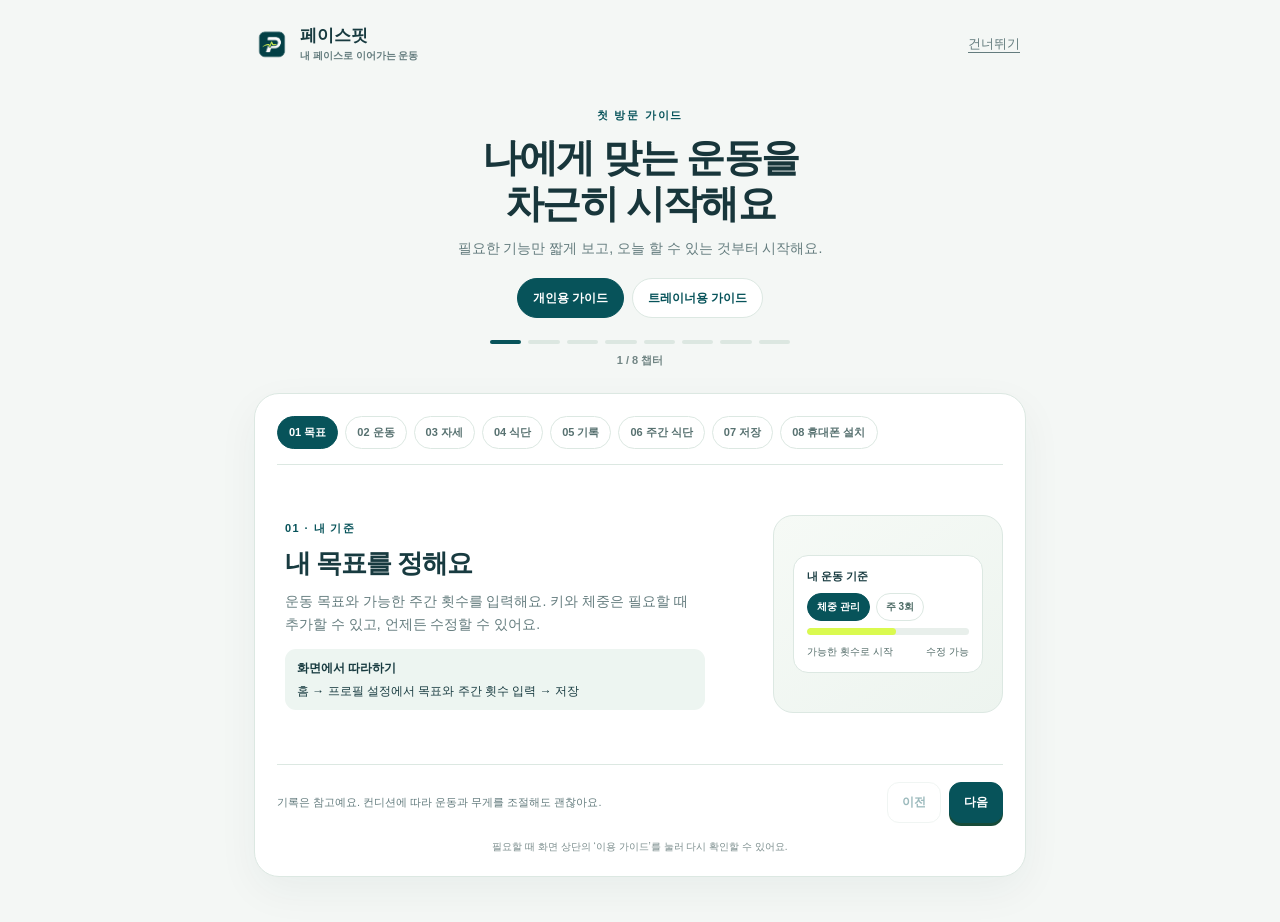
==== commit b13fb67a: "Update member and trainer workflows" ====
--- a/index.html
+++ b/index.html
@@ -123,7 +123,7 @@
       .local-pill{font-size:9px;padding:6px 8px}
     }
     @media(max-width:390px){.brand-icon{width:34px;height:34px}.brand-logo-web{width:132px}.brand-name{font-size:17px}.brand-tagline{font-size:8px}.top-right .profile-edit{padding:7px 8px}}
-</style>
+.pace-quick-add{position:fixed;right:max(20px,calc((100vw - 820px)/2 + 20px));bottom:calc(88px + env(safe-area-inset-bottom));z-index:120}.pace-quick-add>button{width:54px;height:54px;border:0;border-radius:50%;background:#dafa4f;color:#113e3c;font-size:31px;box-shadow:0 8px 24px #001d1b55}.pace-quick-add>div{position:absolute;right:0;bottom:64px;display:grid;gap:7px;width:168px;padding:9px;border:1px solid #a4c4b8;border-radius:16px;background:#f8f8f0;box-shadow:0 14px 35px #001d1b66}.pace-quick-add>div[hidden]{display:none}.pace-quick-add>div button{padding:11px;border:0;border-radius:10px;text-align:left;background:#e9f3eb;color:#103e3f;font-weight:750}body:has(#trainerOverlay:not([hidden])) .pace-quick-add{display:none}</style>
 <style id="pacefit-readable-ui">
 /* Clear type hierarchy and consistent header alignment */
 .topbar .brand{justify-content:flex-start;align-items:center;text-align:left}
@@ -152,10 +152,12 @@
 <link rel="stylesheet" href="./pacefit-services.css?v=20261117-services-1">
 <link rel="stylesheet" href="./pacefit-depth.css?v=20261120-1">
 <link rel="stylesheet" href="./navigation.css?v=20261121-report-nav-1">
+<style>.library-card-wrap{position:relative;min-width:0}.library-card-wrap .library-card{padding-right:48px}.library-favorite{position:absolute;top:50%;right:10px;transform:translateY(-50%);display:grid;place-items:center;width:36px;height:36px;border:1px solid #c9ddce;border-radius:50%;background:#f7faf4;color:#27594c;font-size:22px;cursor:pointer}.library-favorite[aria-pressed="true"]{background:#e7f6bf;color:#174c3c}.library-favorite:focus-visible{outline:3px solid #dafa4f}</style>
+<style>#journalNoticeCount{display:inline-grid;place-items:center;min-width:20px;height:20px;margin-left:3px;padding:0 4px;border-radius:12px;background:#dcfa52;color:#113c35;font-size:12px;font-weight:800}#journalNoticeCount[hidden]{display:none}.journal-notice-list{position:absolute;right:24px;top:76px;z-index:150;width:min(320px,calc(100vw - 40px));max-height:330px;overflow:auto;padding:16px;border:1px solid #b9d4c8;border-radius:18px;background:#f8f9f3;color:#123e3d;box-shadow:0 18px 38px #001e1c66}.journal-notice-list[hidden]{display:none}.journal-notice-list button{display:flex;justify-content:space-between;gap:12px;width:100%;margin-top:8px;padding:10px;border:1px solid #d2e2d9;border-radius:10px;background:white;text-align:left;color:inherit}.journal-notice-list small{white-space:nowrap}</style>
 </head>
 <body>
   <div class="app">
-    <header class="topbar"><div class="brand" aria-label="페이스핏 운동 메이트"><img class="brand-logo-web" src="./assets/brand/facefit-logo-web.png" alt="페이스핏" /><span class="brand-copy"><span class="brand-tagline">운동 메이트</span></span></div><div class="top-right"><button type="button" class="profile-edit" id="appBackButton" aria-label="이전 화면으로 돌아가기" hidden>← 뒤로</button><a class="profile-edit guide-open" href="./가이드-미리보기.html" aria-label="페이스핏 이용 가이드 열기">이용 가이드</a><div class="avatar">나</div></div><div class="account-status" aria-label="계정 및 저장 상태"><span class="local-pill" id="localPill">이 기기에 저장 중</span></div></header>
+    <header class="topbar"><div class="brand" aria-label="페이스핏 운동 메이트"><img class="brand-logo-web" src="./assets/brand/facefit-logo-web.png" alt="페이스핏" /><span class="brand-copy"><span class="brand-tagline">운동 메이트</span></span></div><div class="top-right"><button type="button" class="profile-edit" id="appBackButton" aria-label="이전 화면으로 돌아가기" hidden>← 뒤로</button><button type="button" class="profile-edit" id="journalNoticeButton" aria-label="새 일지 알림" aria-expanded="false">일지 <span id="journalNoticeCount" hidden>0</span></button><a class="profile-edit guide-open" href="./가이드-미리보기.html" aria-label="페이스핏 이용 가이드 열기">이용 가이드</a><div class="avatar">나</div></div><div class="account-status" aria-label="계정 및 저장 상태"><span class="local-pill" id="localPill">이 기기에 저장 중</span></div></header><div id="journalNoticeList" class="journal-notice-list" hidden></div>
     <section class="hello"><div><div class="date" id="todayLabel"></div><h1>안녕하세요, <span id="profileGreeting">운동 메이트</span>님</h1></div><div class="week" id="weekStrip"></div></section>
     <nav class="pace-nav" aria-label="주요 화면"><button type="button" data-view-target="home" aria-current="page">홈</button><button type="button" data-view-target="workout">운동</button><button type="button" data-view-target="diet">식단</button><button type="button" data-view-target="journal">기록</button><button type="button" data-view-target="library">운동 찾기</button></nav>
     <section class="diet-page" id="dietPage" aria-labelledby="dietTitle">
@@ -181,6 +183,7 @@
       </div>
       <aside class="side-col"><section class="card progress-card"><div class="progress-card-head"><div><div class="eyebrow">기록 요약 · 내 흐름</div><h2>이번 주 운동</h2></div><div class="progress-count"><strong id="weeklyCount">0회</strong><span>/ <b id="weeklyGoal">3</b>회</span></div></div><div class="weekly-progress-track" role="progressbar" aria-label="이번 주 운동 목표 진행률" aria-valuemin="0" aria-valuemax="3" aria-valuenow="0"><span class="weekly-progress-fill" id="weeklyProgress"></span></div><p class="progress-caption">목표까지 <b id="weeklyRemaining">3</b>회 남았어요</p><details class="progress-more"><summary>월간·최근 기록 보기</summary><div class="metrics"><div class="metric-card"><span>이번 달</span><strong id="monthlyCount">0회</strong><small>운동 세션</small></div><div class="metric-card"><span>최근 운동</span><strong id="lastWorkout">—</strong><small>마지막 기록 날짜</small></div></div></details></section><details class="card support-details"><summary><span>기록과 추천 안내</span><small>필요할 때 확인</small></summary><div class="support-body"><section class="coach"><div class="card-head"><div class="coach-mark">P</div><span class="badge">기록 기반 추천</span></div><p class="coach-text" id="coachText"></p><div class="coach-foot">추천은 참고 정보예요. 통증이나 어지럼이 있으면 운동을 멈추고 전문가와 상의하세요.</div></section><section class="storage-info"><h3>기록은 어디에 저장되나요?</h3><p>운동 기록은 <b>이 브라우저의 기기 안</b>에 저장됩니다. 아직 계정이나 온라인 서버와 연결되지 않아 운영자는 다른 사람의 기록을 볼 수 없습니다.</p></section></div></details></aside>
     </main>
+    <div class="pace-quick-add"><button type="button" id="paceQuickAdd" aria-expanded="false" aria-controls="paceQuickAddMenu" aria-label="기록 추가">＋</button><div id="paceQuickAddMenu" hidden><button type="button" data-quick-record="workout">운동 기록</button><button type="button" data-quick-record="diet">식단 기록</button><button type="button" data-quick-record="body">체중·체성분</button></div></div>
     <nav class="pf-bottom-nav" aria-label="개인 화면 바로가기"><button type="button" data-view-target="home" aria-label="홈"><span aria-hidden="true"><img src="./assets/ui-3d-web/workout-start.png" alt=""></span><small>홈</small></button><button type="button" data-view-target="workout" aria-label="운동"><span aria-hidden="true"><img src="./assets/ui-3d-web/body-area.png" alt=""></span><small>운동</small></button><button type="button" data-view-target="diet" aria-label="식단"><span aria-hidden="true"><img src="./assets/ui-3d-web/nutrition.png" alt=""></span><small>식단</small></button><button type="button" data-view-target="journal" aria-label="기록"><span aria-hidden="true"><img src="./assets/ui-3d-web/journal.png" alt=""></span><small>기록</small></button><button type="button" id="bottomProfile" aria-label="내 정보"><span aria-hidden="true"><img src="./assets/ui-3d-web/profile.png" alt=""></span><small>내 정보</small></button></nav>
   </div>
   <div class="dialog-backdrop" id="profileBackdrop" role="dialog" aria-modal="true" aria-labelledby="profileDialogTitle"><div class="dialog">
@@ -354,9 +357,9 @@
 <script src="./exercise-art-lower-2.js" defer></script>
 <script src="./exercise-art-lower-3.js" defer></script>
 <script src="./exercise-visuals.js?v=20261119-consistent-art-1" defer></script>
-<script src="./exercise-library-ui.js?v=20261118-area-art-audit-1" defer></script>
+<script src="./exercise-library-ui.js?v=20261125-1" defer></script>
 <script src="./routine-by-part.js?v=20261120-ui-1" defer></script>
-<script src="./workout-enhancements.js?v=20261120-records-3" defer></script>
+<script src="./workout-enhancements.js?v=20261125-1" defer></script>
 <script src="./calorie-estimate.js" defer></script>
 <script src="./operator-dashboard.js?v=20261113-raw-sync-1" defer></script>
 <link rel="stylesheet" href="./member-insights.css?v=20261120-monthly-1">
@@ -364,6 +367,7 @@
 <script src="./member-insights.js?v=20261121-management-1" defer></script>
 <script src="./profile-onboarding.js?v=20261120-1" defer></script>
 <script src="./account.js?v=20261121-management-1" defer></script>
+<script src="./member-notifications.js?v=20261125-1" defer></script>
 <script src="./body-records.js?v=20261116-prototype-1" defer></script>
 <link rel="stylesheet" href="./trainer-workspace.css?v=20261116-prototype-1">
 <script src="./trainer-workspace.js?v=20261119-trainer-workspace-2" defer></script>
@@ -372,7 +376,7 @@
 <script src="./lesson-journal-core.js?v=20261116-lesson-1" defer></script>
 <script src="./lesson-journal-store.js?v=20261116-lesson-1" defer></script>
 <script src="./lesson-journal-ui.js?v=20261116-lesson-1" defer></script>
-<script src="./trainer.js?v=20261121-management-1" defer></script>
+<script src="./trainer.js?v=20261125-1" defer></script>
 <script src="./trainer-plans.js?v=20261105-plans-2" defer></script>
 <script src="./voice-journal.js?v=20261121-voice-ui-1" defer></script>
 <script src="./diet-journal.js?v=20261121-management-1" defer></script>
@@ -408,6 +412,14 @@
     });
     document.getElementById('homeFree').addEventListener('click', () => document.getElementById('addLog').click());
     document.getElementById('homeJournal').addEventListener('click', () => showView('journal'));
+    const quickAdd=document.getElementById('paceQuickAdd'),quickMenu=document.getElementById('paceQuickAddMenu');
+    quickAdd.addEventListener('click',()=>{quickMenu.hidden=!quickMenu.hidden;quickAdd.setAttribute('aria-expanded',String(!quickMenu.hidden));});
+    document.querySelectorAll('[data-quick-record]').forEach(button=>button.addEventListener('click',()=>{
+      quickMenu.hidden=true;quickAdd.setAttribute('aria-expanded','false');
+      if(button.dataset.quickRecord==='workout'){showView('journal');document.getElementById('addLog')?.click();}
+      if(button.dataset.quickRecord==='diet'){showView('diet');document.querySelector('[data-diet-open]')?.click();}
+      if(button.dataset.quickRecord==='body'){document.getElementById('editProfile')?.click();setTimeout(()=>document.getElementById('bodyRecordsPanel')?.scrollIntoView({block:'start'}),100);}
+    }));
     document.getElementById('homePose').addEventListener('click', () => document.getElementById('openPoseCheck').click());
     document.getElementById('homeProfile').addEventListener('click', () => document.getElementById('editProfile').click());
     const planTitle = document.getElementById('planTitle');
@@ -440,3 +452,4 @@
 
 
 
+
